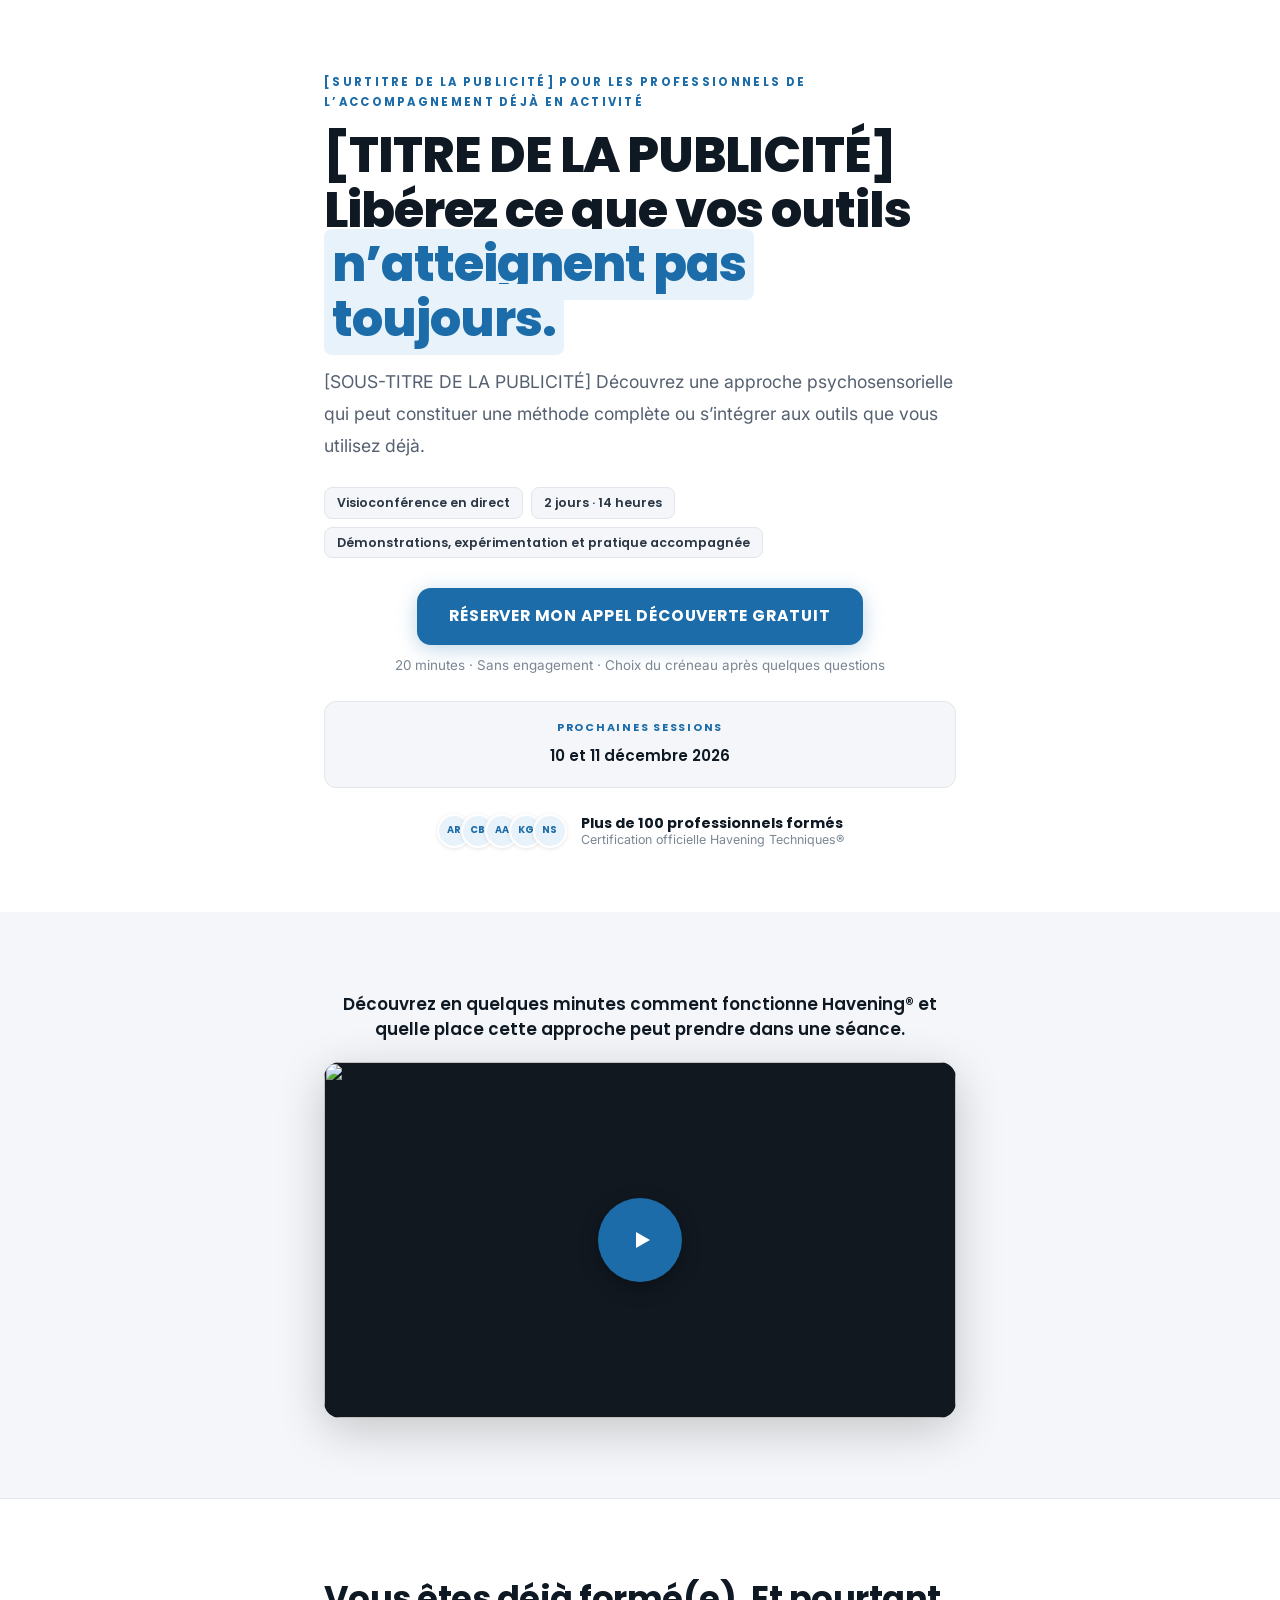
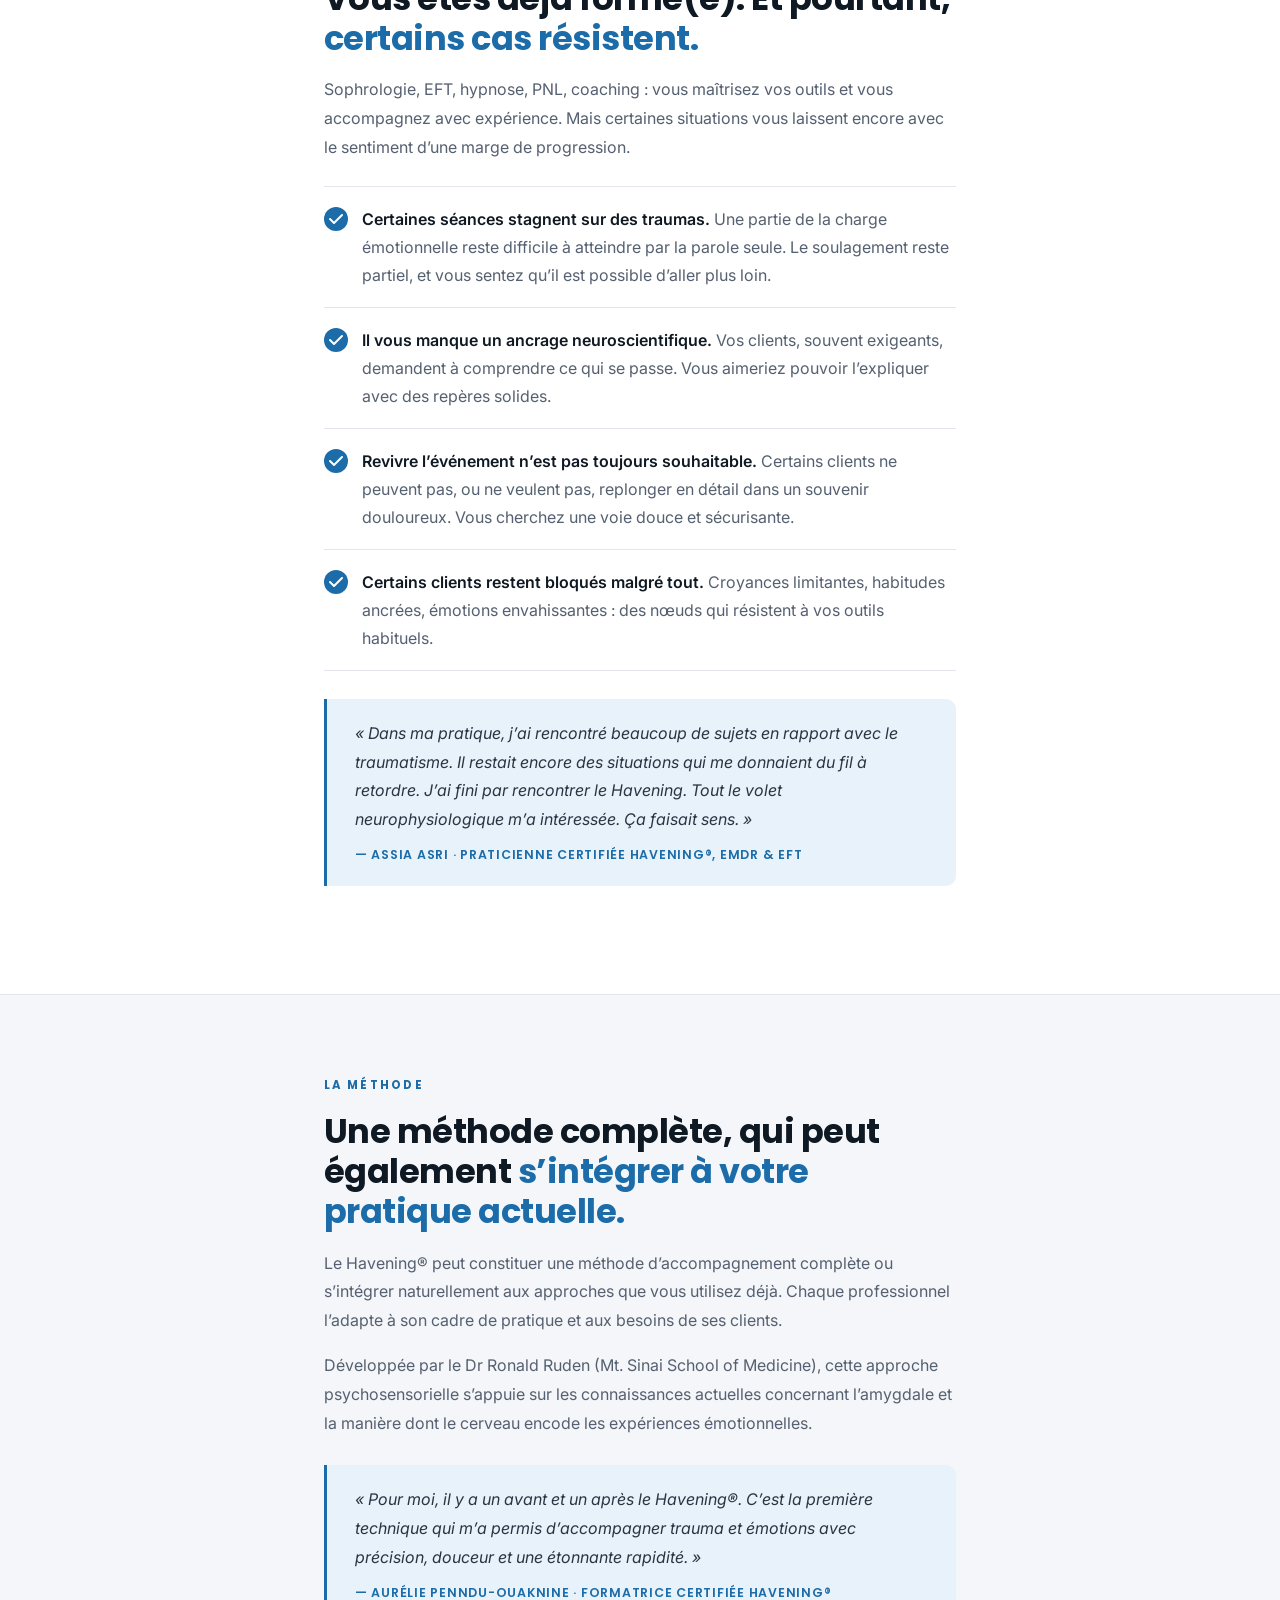
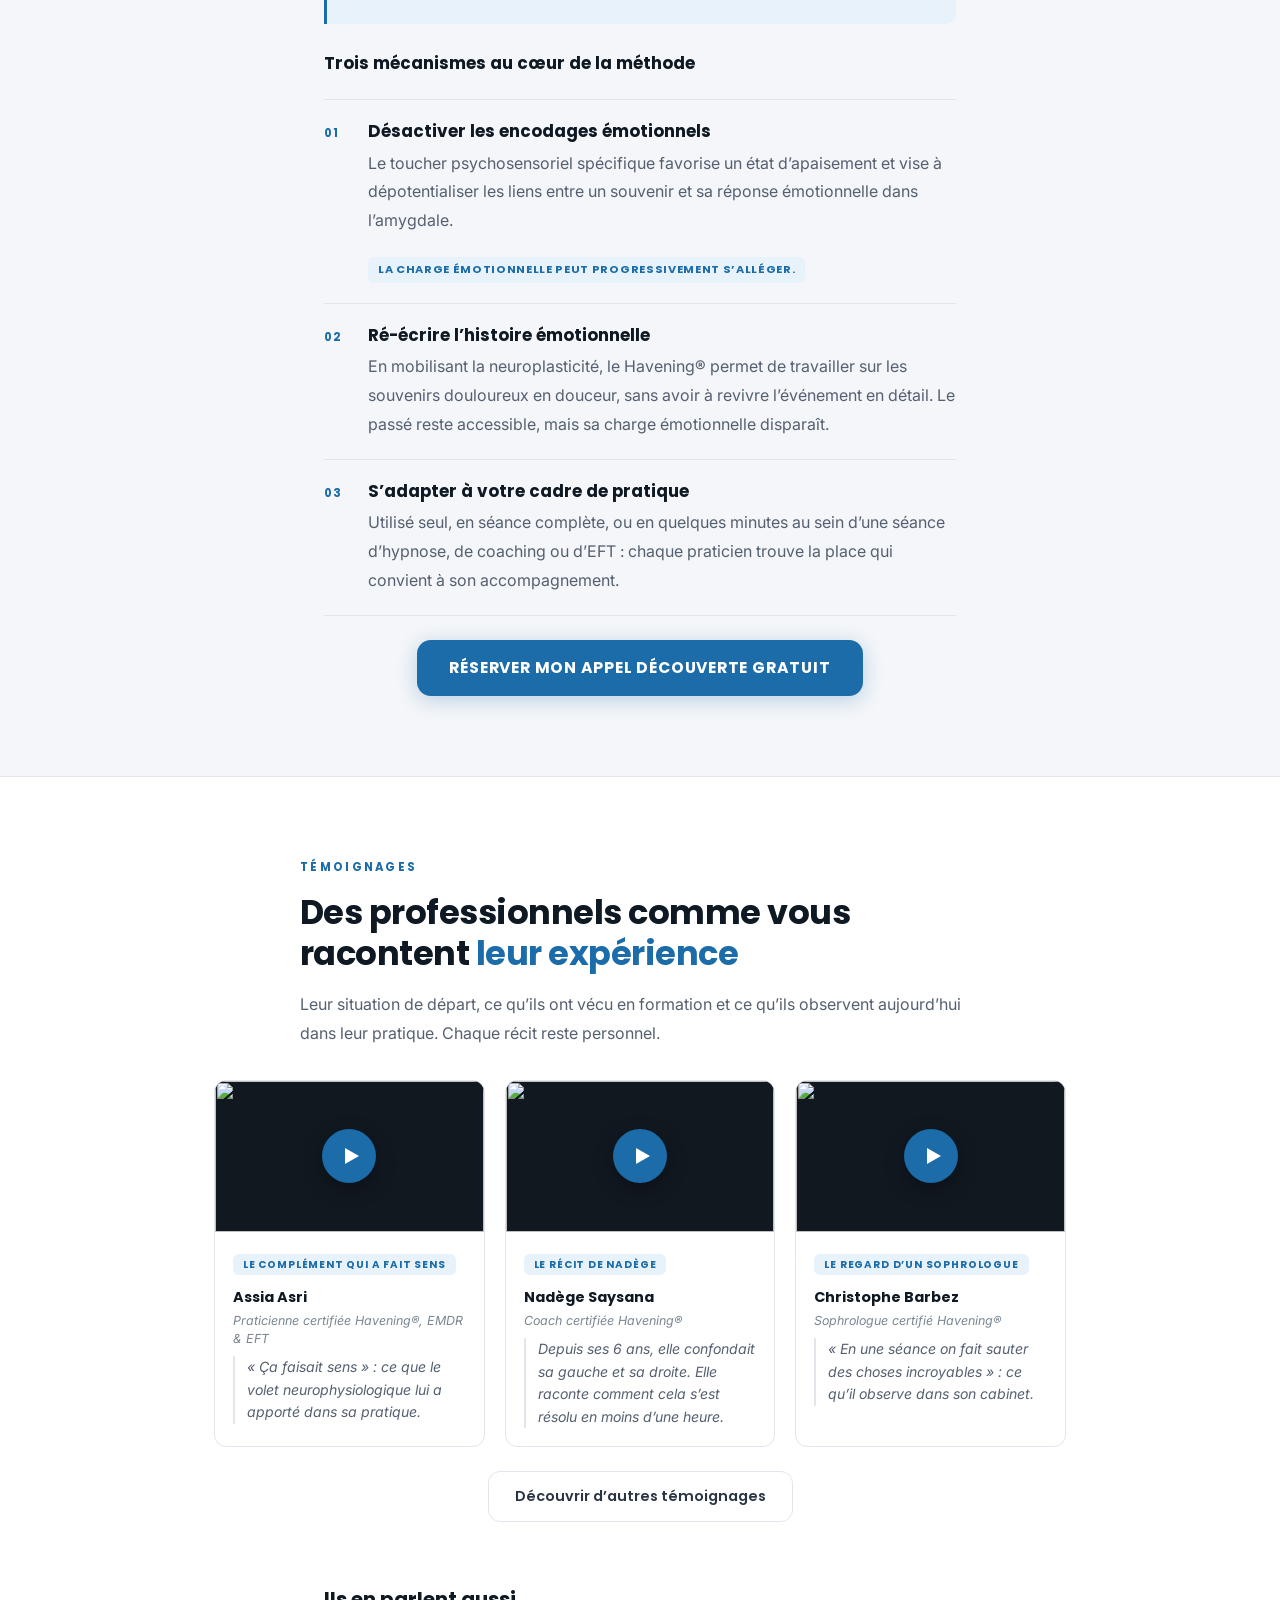
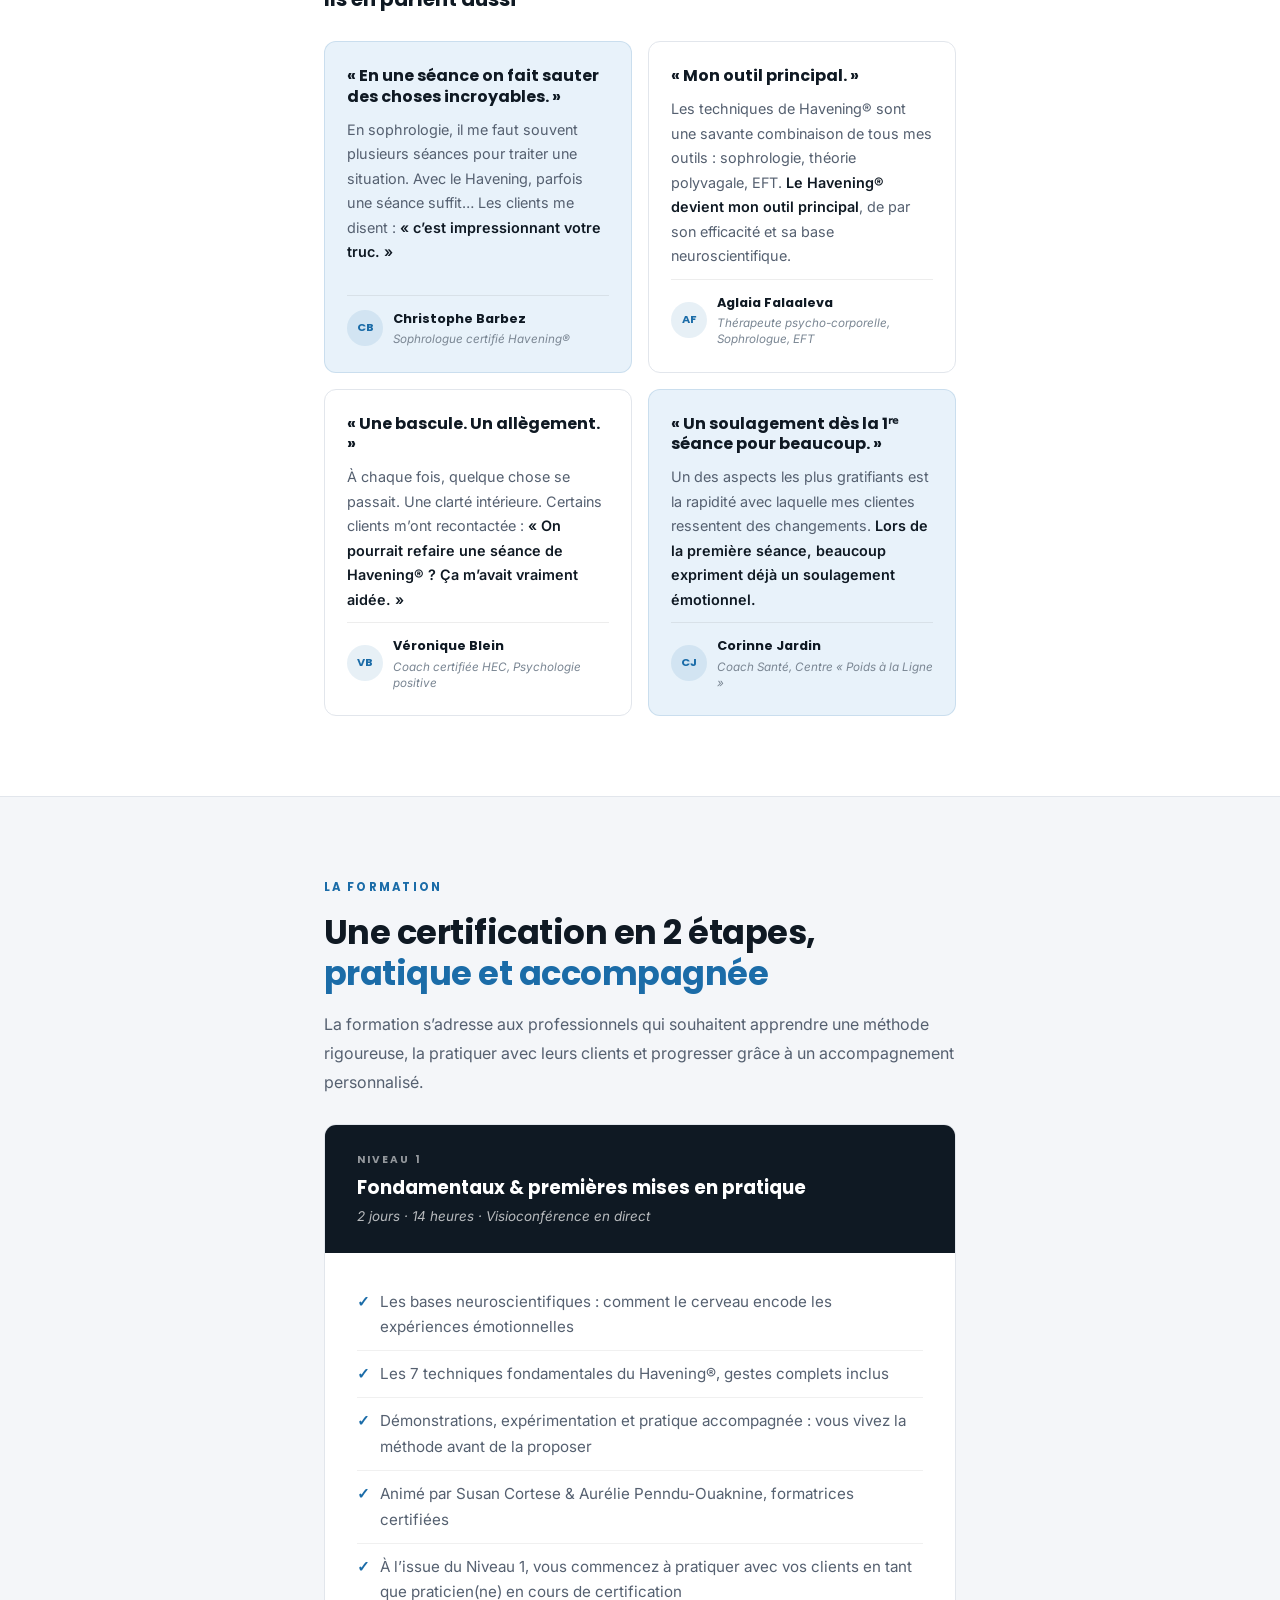
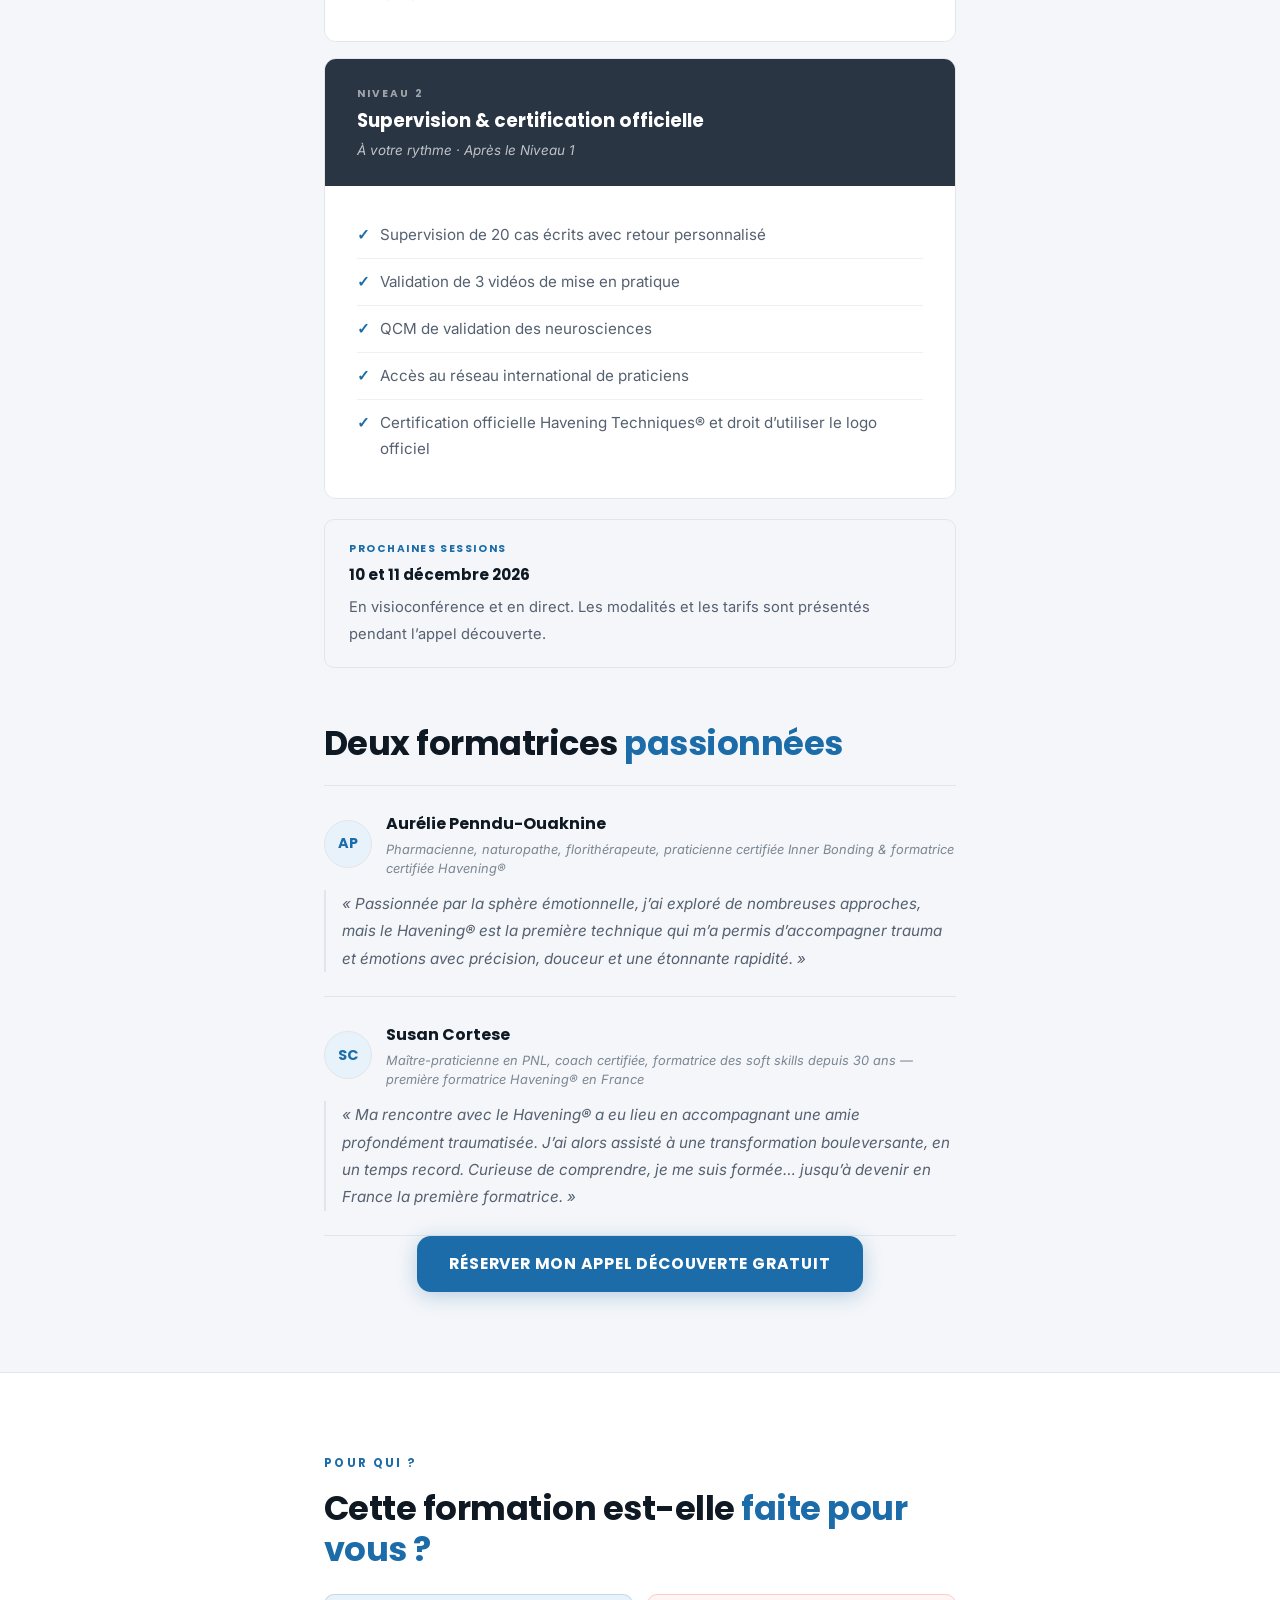
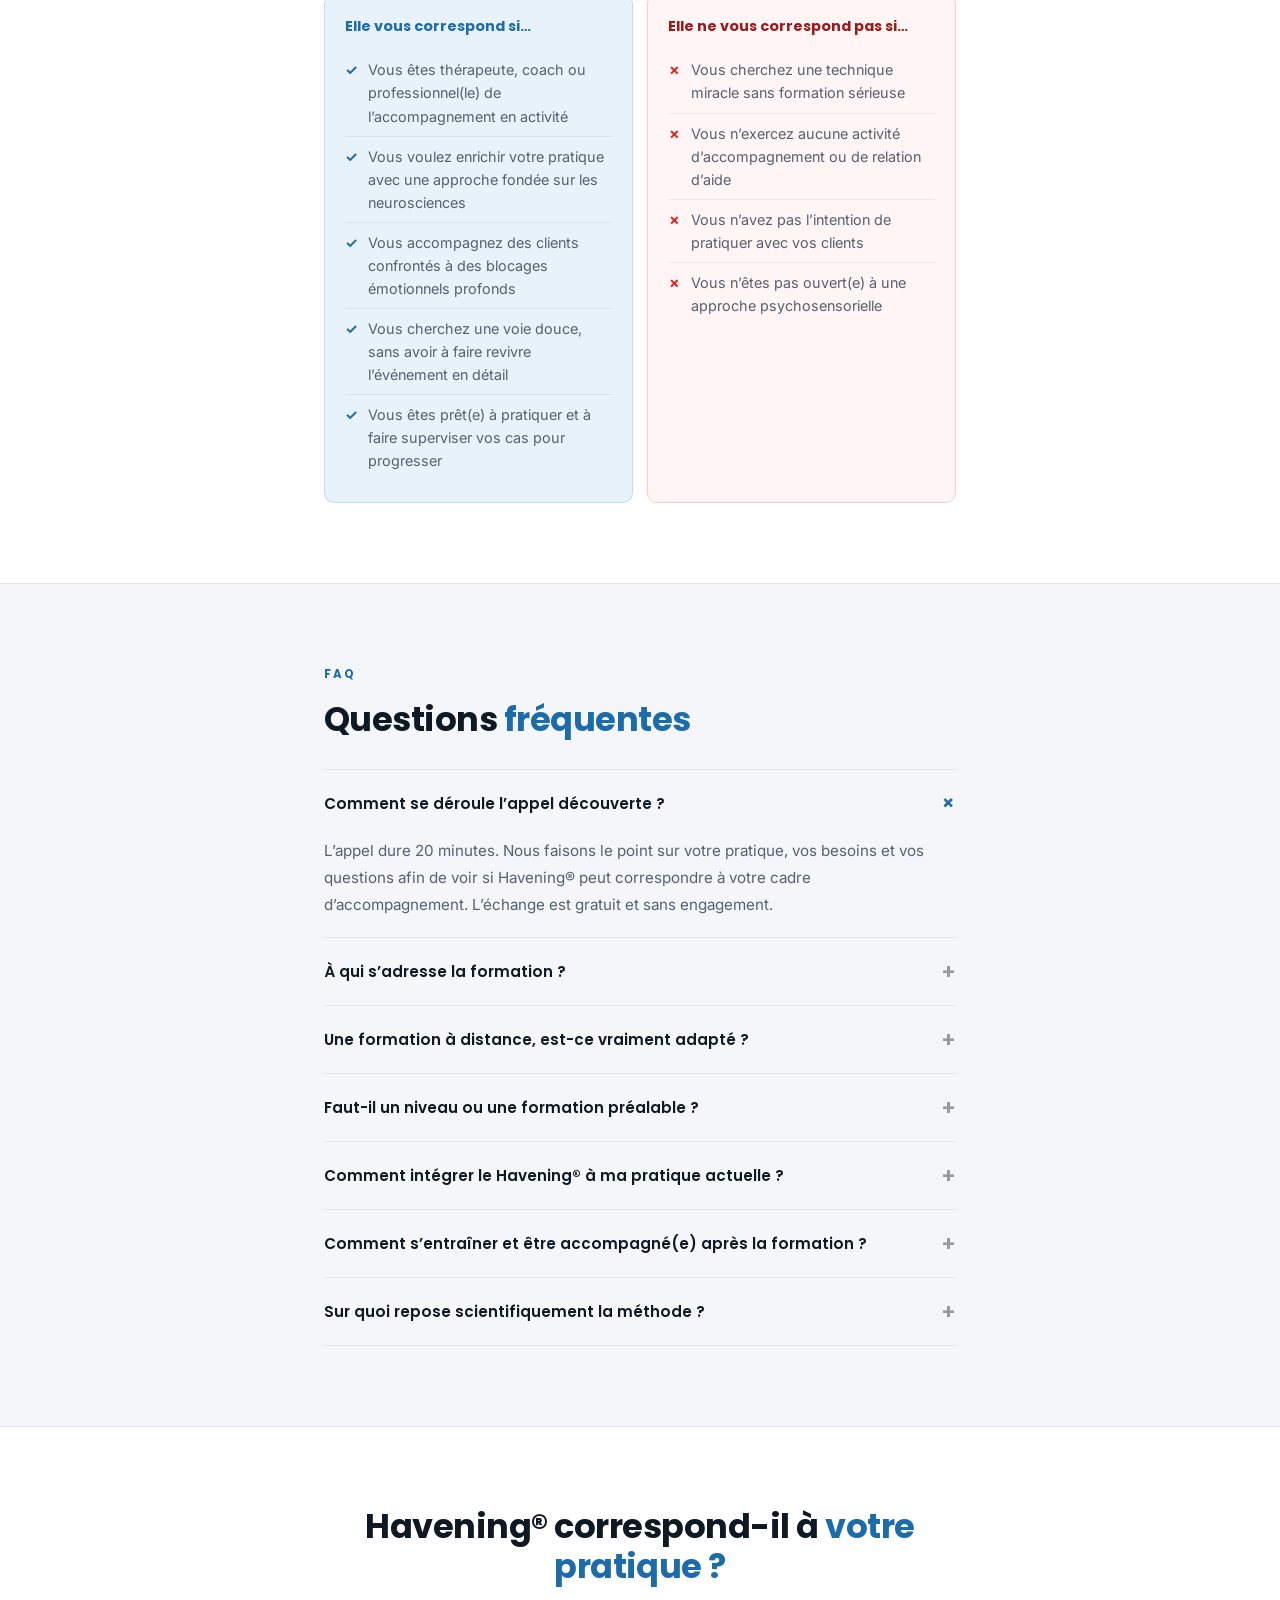
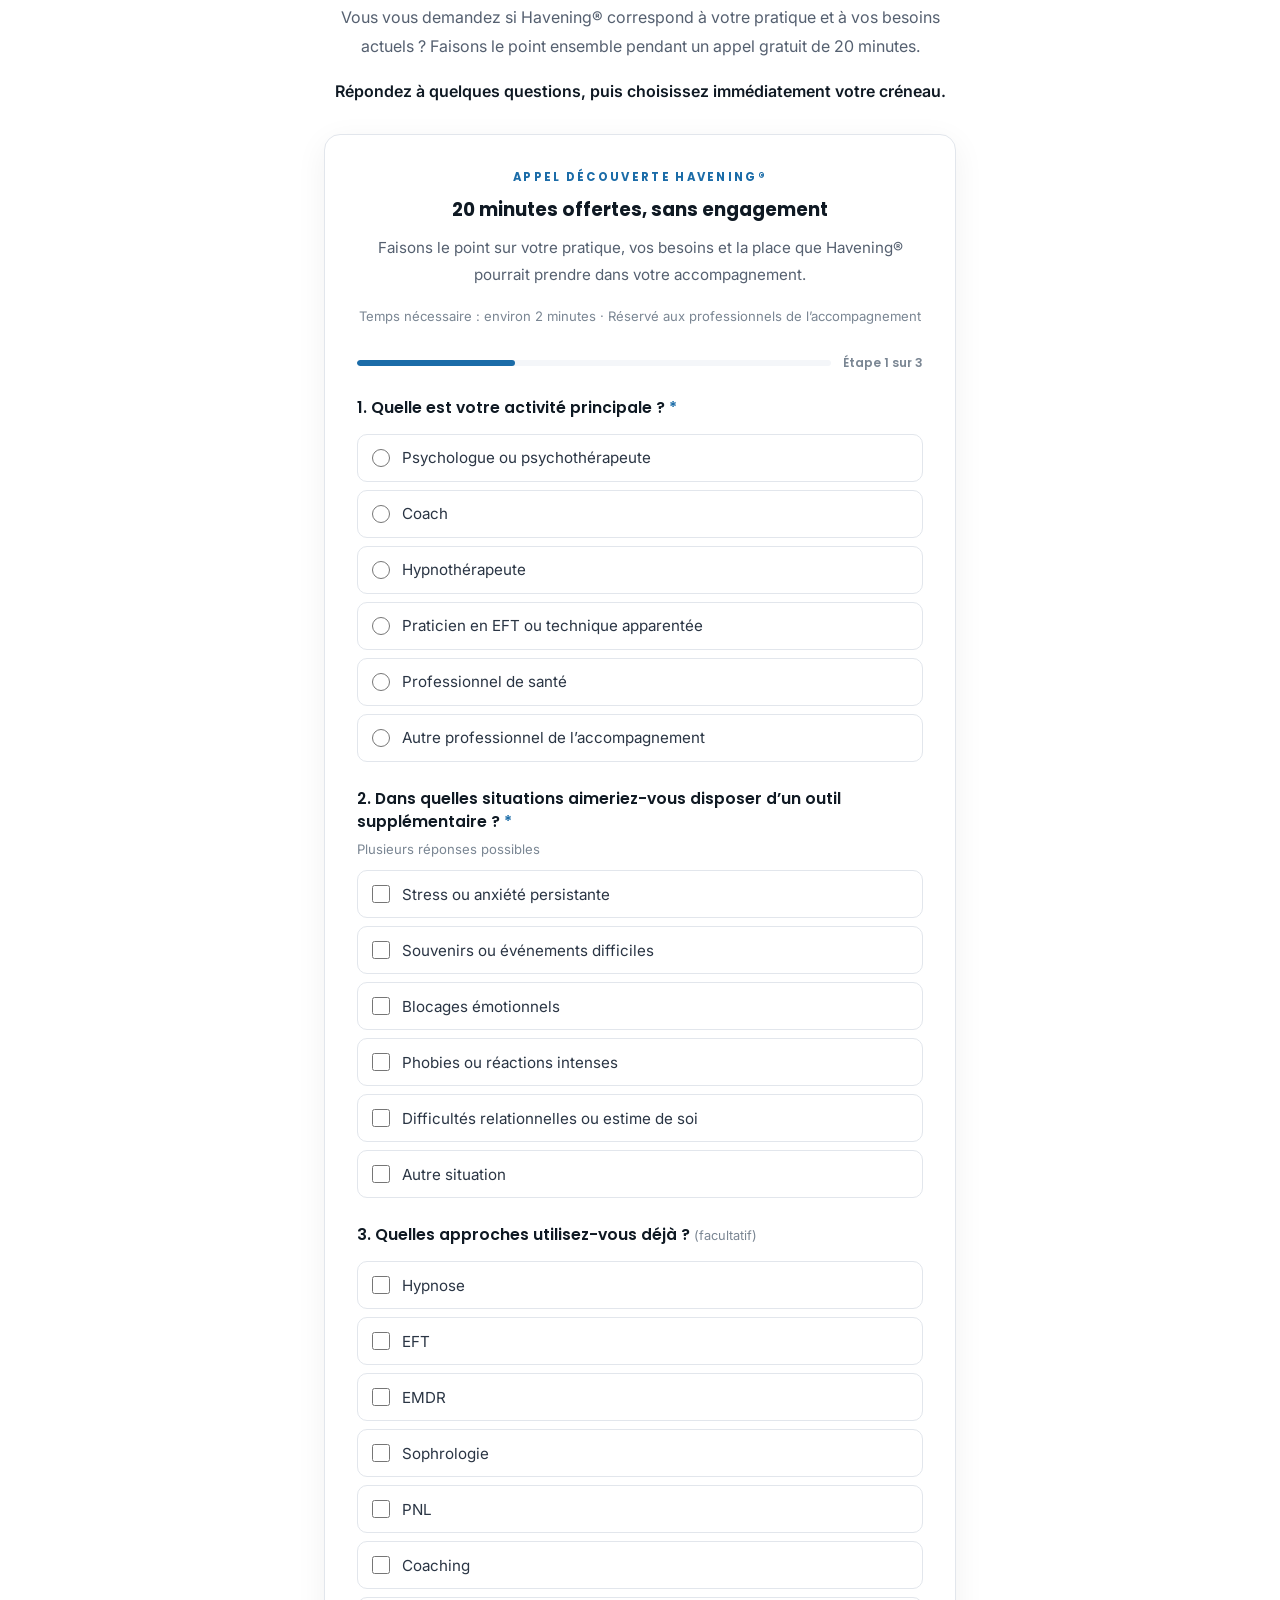
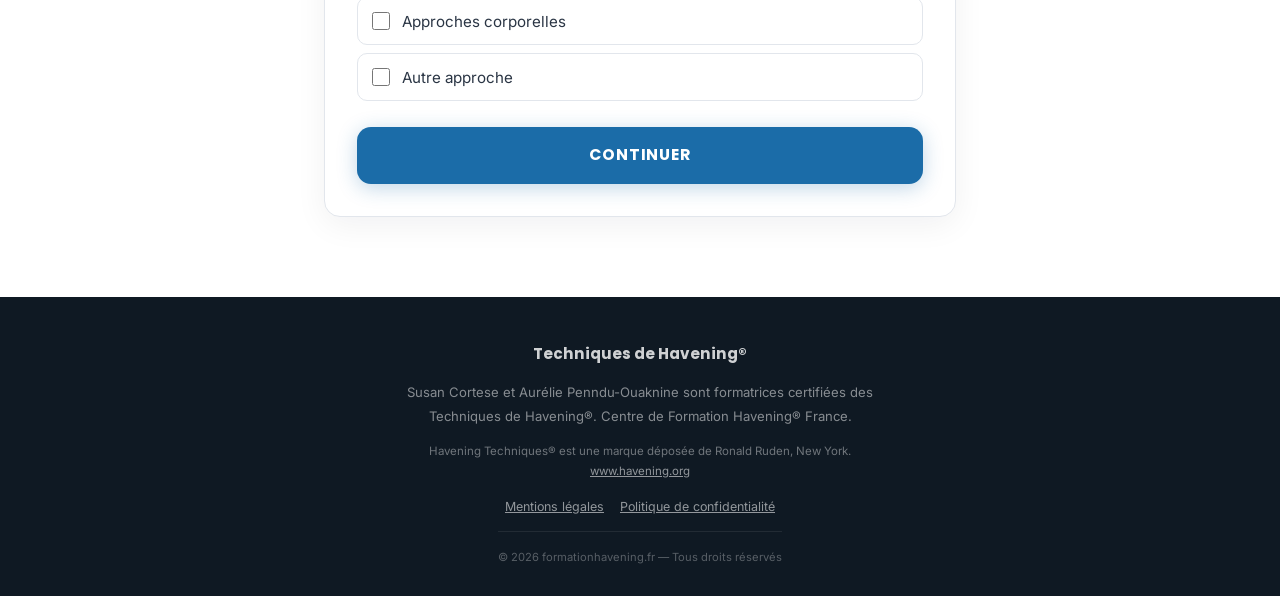
==== appel-decouverte/index.html @ 66b2cfa2 "Nouvelle page appel découverte (spec Emmanuel) Nouvelle page appel découverte (spec Emmanuel)" ====
<!DOCTYPE html>
<html lang="fr">
<head>
<meta charset="UTF-8">
<meta name="viewport" content="width=device-width, initial-scale=1.0, viewport-fit=cover">
<title>Appel découverte Havening® | Formation pour les professionnels de l’accompagnement</title>
<meta name="description" content="Formation certifiante aux Techniques de Havening®. Réservez un appel découverte gratuit de 20 minutes.">
<meta name="robots" content="noindex">
<!-- Page réservée aux publicités Meta : non indexée pour éviter le contenu dupliqué -->
<link rel="preconnect" href="https://fonts.googleapis.com">
<link rel="preconnect" href="https://fonts.gstatic.com" crossorigin>
<link href="https://fonts.googleapis.com/css2?family=Poppins:wght@400;600;700;800&family=Inter:wght@400;500;600&display=swap" rel="stylesheet">
<link rel="stylesheet" href="../assets/havening.css">
<!-- MESURE : coller ici le code Google Tag Manager et/ou Meta Pixel.
     Le script envoie déjà page_view, cta_click, form_start, form_submit,
     calendar_view, booking_confirmed dans window.dataLayer (et fbq si présent). -->
</head>
<body data-page="entree" data-source="meta" data-root="../">

<!-- ============================================================
     1 — PREMIER ÉCRAN (seul bloc qui varie entre YouTube et Meta)
============================================================ -->
<header class="section hero">
  <div class="col">
    <!-- ⚠️ PAGE META — PREMIER ÉCRAN À ALIGNER MOT POUR MOT SUR LA PUBLICITÉ
         Remplacer le surtitre, le titre (H1) et le sous-titre ci-dessous par
         la promesse exacte de l'annonce Meta. Le reste de la page est commun. -->
    <span class="eyebrow rv">[SURTITRE DE LA PUBLICITÉ] Pour les professionnels de l’accompagnement déjà en activité</span>
    <h1 class="rv">[TITRE DE LA PUBLICITÉ] Libérez ce que vos outils <span class="hl">n’atteignent pas toujours.</span></h1>
    <p class="lead rv">[SOUS-TITRE DE LA PUBLICITÉ] Découvrez une approche psychosensorielle qui peut constituer une méthode complète ou s’intégrer aux outils que vous utilisez déjà.</p>

    <div class="practical rv" aria-label="Format de la formation">
      <span>Visioconférence en direct</span><span>2 jours · 14 heures</span><span>Démonstrations, expérimentation et pratique accompagnée</span>
    </div>

    <div class="cta-wrap rv">
      <a href="#questionnaire" class="btn-cta" data-cta="hero" id="hero-cta">Réserver mon appel découverte gratuit</a>
      <span class="cta-micro">20 minutes · Sans engagement · Choix du créneau après quelques questions</span>
    </div>

    <div class="sessions-box rv" data-sessions-wrap>
      <span class="lbl">Prochaines sessions</span>
      <span class="dates" data-sessions>5 et 6 novembre 2026 · 10 et 11 décembre 2026</span>
    </div>

    <!-- Chiffre à confirmer avant mise en ligne -->
    <div class="proof-band rv">
      <div class="proof-avatars" aria-hidden="true">
        <div class="proof-av">AR</div><div class="proof-av">CB</div><div class="proof-av">AA</div><div class="proof-av">KG</div><div class="proof-av">NS</div>
      </div>
      <div class="proof-main">Plus de 100 professionnels formés<span class="proof-sub">Certification officielle Havening Techniques®</span></div>
    </div>
  </div>
</header>

<main>
<!-- ============================================================
     2 — VIDÉO DE PRÉSENTATION
============================================================ -->
<section class="section bg-alt" aria-labelledby="video-title">
  <div class="col">
    <p class="video-title rv" id="video-title">Découvrez en quelques minutes comment fonctionne Havening® et quelle place cette approche peut prendre dans une séance.</p>
    <div class="yt vsl rv" data-id="TIKTUB5kE24" data-title="Présentation Havening® — Susan Cortese et Aurélie Penndu-Ouaknine"></div>
  </div>
</section>

<hr class="sep">

<!-- ============================================================
     3 — SITUATIONS RENCONTRÉES
============================================================ -->
<section class="section">
  <div class="col">
    <h2 class="rv">Vous êtes déjà formé(e). Et pourtant, <span class="hl">certains cas résistent.</span></h2>
    <p class="rv">Sophrologie, EFT, hypnose, PNL, coaching : vous maîtrisez vos outils et vous accompagnez avec expérience. Mais certaines situations vous laissent encore avec le sentiment d’une marge de progression.</p>
    <ul class="check-list">
      <li class="rv"><svg class="chk" viewBox="0 0 24 24" fill="none" aria-hidden="true"><circle cx="12" cy="12" r="12" fill="#1B6CA8"/><polyline points="6,12 10,16 18,8" stroke="white" stroke-width="2" stroke-linecap="round" stroke-linejoin="round"/></svg><div><strong>Certaines séances stagnent sur des traumas.</strong> Une partie de la charge émotionnelle reste difficile à atteindre par la parole seule. Le soulagement reste partiel, et vous sentez qu’il est possible d’aller plus loin.</div></li>
      <li class="rv"><svg class="chk" viewBox="0 0 24 24" fill="none" aria-hidden="true"><circle cx="12" cy="12" r="12" fill="#1B6CA8"/><polyline points="6,12 10,16 18,8" stroke="white" stroke-width="2" stroke-linecap="round" stroke-linejoin="round"/></svg><div><strong>Il vous manque un ancrage neuroscientifique.</strong> Vos clients, souvent exigeants, demandent à comprendre ce qui se passe. Vous aimeriez pouvoir l’expliquer avec des repères solides.</div></li>
      <li class="rv"><svg class="chk" viewBox="0 0 24 24" fill="none" aria-hidden="true"><circle cx="12" cy="12" r="12" fill="#1B6CA8"/><polyline points="6,12 10,16 18,8" stroke="white" stroke-width="2" stroke-linecap="round" stroke-linejoin="round"/></svg><div><strong>Revivre l’événement n’est pas toujours souhaitable.</strong> Certains clients ne peuvent pas, ou ne veulent pas, replonger en détail dans un souvenir douloureux. Vous cherchez une voie douce et sécurisante.</div></li>
      <li class="rv"><svg class="chk" viewBox="0 0 24 24" fill="none" aria-hidden="true"><circle cx="12" cy="12" r="12" fill="#1B6CA8"/><polyline points="6,12 10,16 18,8" stroke="white" stroke-width="2" stroke-linecap="round" stroke-linejoin="round"/></svg><div><strong>Certains clients restent bloqués malgré tout.</strong> Croyances limitantes, habitudes ancrées, émotions envahissantes : des nœuds qui résistent à vos outils habituels.</div></li>
    </ul>
    <blockquote class="bq rv">
      « Dans ma pratique, j’ai rencontré beaucoup de sujets en rapport avec le traumatisme. Il restait encore des situations qui me donnaient du fil à retordre. J’ai fini par rencontrer le Havening. Tout le volet neurophysiologique m’a intéressée. Ça faisait sens. »
      <cite>— Assia Asri · Praticienne certifiée Havening®, EMDR &amp; EFT</cite>
    </blockquote>
  </div>
</section>

<hr class="sep">

<!-- ============================================================
     4 — POSITIONNEMENT DE HAVENING®
============================================================ -->
<section class="section bg-alt" id="methode">
  <div class="col">
    <span class="eyebrow rv">La méthode</span>
    <h2 class="rv">Une méthode complète, qui peut également <span class="hl">s’intégrer à votre pratique actuelle.</span></h2>
    <p class="rv">Le Havening® peut constituer une méthode d’accompagnement complète ou s’intégrer naturellement aux approches que vous utilisez déjà. Chaque professionnel l’adapte à son cadre de pratique et aux besoins de ses clients.</p>
    <p class="rv">Développée par le Dr Ronald Ruden (Mt. Sinai School of Medicine), cette approche psychosensorielle s’appuie sur les connaissances actuelles concernant l’amygdale et la manière dont le cerveau encode les expériences émotionnelles.</p>
    <blockquote class="bq rv">
      « Pour moi, il y a un avant et un après le Havening®. C’est la première technique qui m’a permis d’accompagner trauma et émotions avec précision, douceur et une étonnante rapidité. »
      <cite>— Aurélie Penndu-Ouaknine · Formatrice certifiée Havening®</cite>
    </blockquote>
    <h3 class="rv" style="margin-top:8px;">Trois mécanismes au cœur de la méthode</h3>
    <div class="mecas">
      <div class="meca rv">
        <span class="meca-num">01</span>
        <div>
          <h3>Désactiver les encodages émotionnels</h3>
          <p>Le toucher psychosensoriel spécifique favorise un état d’apaisement et vise à dépotentialiser les liens entre un souvenir et sa réponse émotionnelle dans l’amygdale.</p>
          <span class="meca-tag">La charge émotionnelle peut progressivement s’alléger.</span>
        </div>
      </div>
      <div class="meca rv">
        <span class="meca-num">02</span>
        <div>
          <h3>Ré-écrire l’histoire émotionnelle</h3>
          <p>En mobilisant la neuroplasticité, le Havening® permet de travailler sur les souvenirs douloureux en douceur, sans avoir à revivre l’événement en détail. Le passé reste accessible, mais sa charge émotionnelle disparaît.</p>
        </div>
      </div>
      <div class="meca rv">
        <span class="meca-num">03</span>
        <div>
          <h3>S’adapter à votre cadre de pratique</h3>
          <p>Utilisé seul, en séance complète, ou en quelques minutes au sein d’une séance d’hypnose, de coaching ou d’EFT : chaque praticien trouve la place qui convient à son accompagnement.</p>
        </div>
      </div>
    </div>
    <div class="cta-wrap rv">
      <a href="#questionnaire" class="btn-cta" data-cta="methode">Réserver mon appel découverte gratuit</a>
      
    </div>
  </div>
</section>

<hr class="sep">

<!-- ============================================================
     5 — PREUVES ET TÉMOIGNAGES
============================================================ -->
<section class="section" id="temoignages">
  <div class="col-w">
    <div class="col" style="padding:0;">
      <span class="eyebrow rv">Témoignages</span>
      <h2 class="rv">Des professionnels comme vous racontent <span class="hl">leur expérience</span></h2>
      <p class="rv">Leur situation de départ, ce qu’ils ont vécu en formation et ce qu’ils observent aujourd’hui dans leur pratique. Chaque récit reste personnel.</p>
    </div>
    <div class="vcaps-grid">
      <article class="vcap-card rv">
        <div class="yt" data-id="d1nTHNxgK-o" data-title="Témoignage de Assia Asri"></div>
        <div class="vcap-info">
          <span class="vcap-label">Le complément qui a fait sens</span>
          <div class="vcap-name">Assia Asri</div>
          <div class="vcap-role">Praticienne certifiée Havening®, EMDR &amp; EFT</div>
          <p class="vcap-excerpt">« Ça faisait sens » : ce que le volet neurophysiologique lui a apporté dans sa pratique.</p>
        </div>
      </article>
      <article class="vcap-card rv">
        <div class="yt" data-id="MORXqnJ2fpM" data-title="Témoignage de Nadège Saysana"></div>
        <div class="vcap-info">
          <span class="vcap-label">Le récit de Nadège</span>
          <div class="vcap-name">Nadège Saysana</div>
          <div class="vcap-role">Coach certifiée Havening®</div>
          <p class="vcap-excerpt">Depuis ses 6 ans, elle confondait sa gauche et sa droite. Elle raconte comment cela s’est résolu en moins d’une heure.</p>
        </div>
      </article>
      <article class="vcap-card rv">
        <div class="yt" data-id="PdjAirt2N_8" data-title="Témoignage de Christophe Barbez"></div>
        <div class="vcap-info">
          <span class="vcap-label">Le regard d’un sophrologue</span>
          <div class="vcap-name">Christophe Barbez</div>
          <div class="vcap-role">Sophrologue certifié Havening®</div>
          <p class="vcap-excerpt">« En une séance on fait sauter des choses incroyables » : ce qu’il observe dans son cabinet.</p>
        </div>
      </article>
    </div>
    <div class="vcaps-grid vcaps-more" id="more-testimonials">
      <article class="vcap-card">
        <div class="yt" data-id="2Y4aPY_aAiM" data-title="Témoignage de Anne Rigaud Walker"></div>
        <div class="vcap-info">
          <span class="vcap-label">Découverte sur scène</span>
          <div class="vcap-name">Anne Rigaud Walker</div>
          <div class="vcap-role">Thérapeute RTT &amp; hypnose certifiée Havening®</div>
          <p class="vcap-excerpt">« J’avais jamais vu ça » : la démonstration qui l’a convaincue.</p>
        </div>
      </article>
      <article class="vcap-card">
        <div class="yt" data-id="m8uNyORZWqs" data-title="Témoignage de Sébastien Roger"></div>
        <div class="vcap-info">
          <span class="vcap-label">Blocages émotionnels profonds</span>
          <div class="vcap-name">Sébastien Roger</div>
          <div class="vcap-role">Coach transition de carrière certifié Havening®</div>
          <p class="vcap-excerpt">« Son passé ne va plus dicter son avenir » : l’accompagnement d’un client bloqué.</p>
        </div>
      </article>
      <article class="vcap-card">
        <div class="yt" data-id="l86QuWbDgC4" data-title="Témoignage de Karine Giraud"></div>
        <div class="vcap-info">
          <span class="vcap-label">Une rapidité inattendue</span>
          <div class="vcap-name">Karine Giraud</div>
          <div class="vcap-role">Art-thérapeute certifiée Havening®</div>
          <p class="vcap-excerpt">« C’est allé trop vite » : une semaine après, sa cliente lui disait ne plus ressentir d’angoisse.</p>
        </div>
      </article>
      <article class="vcap-card">
        <div class="yt" data-id="O12qx7CHIMM" data-title="Témoignage de Pierre Valla"></div>
        <div class="vcap-info">
          <span class="vcap-label">Neurosciences — amygdale &amp; sécurité</span>
          <div class="vcap-name">Pierre Valla</div>
          <div class="vcap-role">Thérapeute intégratif certifié Havening®</div>
          <p class="vcap-excerpt">« C’est l’amygdale qui mène le bal » : pourquoi il cherchait cet outil depuis des années.</p>
        </div>
      </article>
      <article class="vcap-card">
        <div class="yt" data-id="A2jwwsX2fCQ" data-title="Témoignage de Assia Asri"></div>
        <div class="vcap-info">
          <span class="vcap-label">Un cadre qui protège aussi le praticien</span>
          <div class="vcap-name">Assia Asri</div>
          <div class="vcap-role">Praticienne certifiée Havening®, EMDR &amp; EFT</div>
          <p class="vcap-excerpt">Comment le Havening® l’aide à préserver sa propre énergie pendant les séances.</p>
        </div>
      </article>
    </div>
    <div class="more-wrap">
      <button type="button" class="btn-ghost" id="more-testimonials-btn" aria-expanded="false" aria-controls="more-testimonials">Découvrir d’autres témoignages</button>
    </div>
    <!-- Satisfaction : n'afficher qu'après validation de la mesure, par ex. :
         « 100 % de satisfaction parmi les répondants aux questionnaires d'évaluation (période à préciser). » -->
  </div>

  <div class="col" style="margin-top:64px;">
    <h3 class="rv" style="font-size:1.25rem;">Ils en parlent aussi</h3>
    <div class="tc-grid">
      <div class="tc-card tc-blue rv">
        <p class="tc-result">« En une séance on fait sauter des choses incroyables. »</p>
        <p class="tc-body">En sophrologie, il me faut souvent plusieurs séances pour traiter une situation. Avec le Havening, parfois une séance suffit… Les clients me disent : <strong>« c’est impressionnant votre truc. »</strong></p>
        <div class="tc-footer"><div class="tc-av" aria-hidden="true">CB</div><div><div class="tc-name">Christophe Barbez</div><div class="tc-role">Sophrologue certifié Havening®</div></div></div>
      </div>
      <div class="tc-card tc-gray rv">
        <p class="tc-result">« Mon outil principal. »</p>
        <p class="tc-body">Les techniques de Havening® sont une savante combinaison de tous mes outils : sophrologie, théorie polyvagale, EFT. <strong>Le Havening® devient mon outil principal</strong>, de par son efficacité et sa base neuroscientifique.</p>
        <div class="tc-footer"><div class="tc-av" aria-hidden="true">AF</div><div><div class="tc-name">Aglaia Falaaleva</div><div class="tc-role">Thérapeute psycho-corporelle, Sophrologue, EFT</div></div></div>
      </div>
      <div class="tc-card tc-gray rv">
        <p class="tc-result">« Une bascule. Un allègement. »</p>
        <p class="tc-body">À chaque fois, quelque chose se passait. Une clarté intérieure. Certains clients m’ont recontactée : <strong>« On pourrait refaire une séance de Havening® ? Ça m’avait vraiment aidée. »</strong></p>
        <div class="tc-footer"><div class="tc-av" aria-hidden="true">VB</div><div><div class="tc-name">Véronique Blein</div><div class="tc-role">Coach certifiée HEC, Psychologie positive</div></div></div>
      </div>
      <div class="tc-card tc-blue rv">
        <p class="tc-result">« Un soulagement dès la 1ʳᵉ séance pour beaucoup. »</p>
        <p class="tc-body">Un des aspects les plus gratifiants est la rapidité avec laquelle mes clientes ressentent des changements. <strong>Lors de la première séance, beaucoup expriment déjà un soulagement émotionnel.</strong></p>
        <div class="tc-footer"><div class="tc-av" aria-hidden="true">CJ</div><div><div class="tc-name">Corinne Jardin</div><div class="tc-role">Coach Santé, Centre « Poids à la Ligne »</div></div></div>
      </div>
    </div>
  </div>
</section>

<hr class="sep">

<!-- ============================================================
     6 — CONTENU DE LA FORMATION (+ formatrices)
============================================================ -->
<section class="section bg-alt" id="programme">
  <div class="col">
    <span class="eyebrow rv">La formation</span>
    <h2 class="rv">Une certification en 2 étapes, <span class="hl">pratique et accompagnée</span></h2>
    <p class="rv">La formation s’adresse aux professionnels qui souhaitent apprendre une méthode rigoureuse, la pratiquer avec leurs clients et progresser grâce à un accompagnement personnalisé.</p>
    <div class="prog-cards">
      <div class="prog-card rv">
        <div class="prog-head">
          <div class="prog-level">Niveau 1</div>
          <h3>Fondamentaux &amp; premières mises en pratique</h3>
          <div class="prog-dur">2 jours · 14 heures · Visioconférence en direct</div>
        </div>
        <div class="prog-body">
          <ul class="prog-feats">
            <li>Les bases neuroscientifiques : comment le cerveau encode les expériences émotionnelles</li>
            <li>Les 7 techniques fondamentales du Havening®, gestes complets inclus</li>
            <li>Démonstrations, expérimentation et pratique accompagnée : vous vivez la méthode avant de la proposer</li>
            <li>Animé par Susan Cortese &amp; Aurélie Penndu-Ouaknine, formatrices certifiées</li>
            <li>À l’issue du Niveau 1, vous commencez à pratiquer avec vos clients en tant que praticien(ne) en cours de certification</li>
          </ul>
        </div>
      </div>
      <div class="prog-card rv">
        <div class="prog-head alt">
          <div class="prog-level">Niveau 2</div>
          <h3>Supervision &amp; certification officielle</h3>
          <div class="prog-dur">À votre rythme · Après le Niveau 1</div>
        </div>
        <div class="prog-body">
          <ul class="prog-feats">
            <li>Supervision de 20 cas écrits avec retour personnalisé</li>
            <li>Validation de 3 vidéos de mise en pratique</li>
            <li>QCM de validation des neurosciences</li>
            <li>Accès au réseau international de praticiens</li>
            <li>Certification officielle Havening Techniques® et droit d’utiliser le logo officiel</li>
          </ul>
        </div>
      </div>
    </div>
    <div class="note-box rv" data-sessions-wrap>
      <div class="lbl">Prochaines sessions</div>
      <h4 data-sessions>5 et 6 novembre 2026 · 10 et 11 décembre 2026</h4>
      <p>En visioconférence et en direct. Les modalités et les tarifs sont présentés pendant l’appel découverte.</p>
    </div>

    <h2 class="rv sub-title">Deux formatrices <span class="hl">passionnées</span></h2>
    <div class="fmt-cards">
      <div class="fmt-card rv">
        <div class="fmt-header">
          <div class="fmt-av" aria-hidden="true">AP</div>
          <div>
            <div class="fmt-name">Aurélie Penndu-Ouaknine</div>
            <div class="fmt-role">Pharmacienne, naturopathe, florithérapeute, praticienne certifiée Inner Bonding &amp; formatrice certifiée Havening®</div>
          </div>
        </div>
        <p class="fmt-quote">« Passionnée par la sphère émotionnelle, j’ai exploré de nombreuses approches, mais le Havening® est la première technique qui m’a permis d’accompagner trauma et émotions avec précision, douceur et une étonnante rapidité. »</p>
      </div>
      <div class="fmt-card rv">
        <div class="fmt-header">
          <div class="fmt-av" aria-hidden="true">SC</div>
          <div>
            <div class="fmt-name">Susan Cortese</div>
            <div class="fmt-role">Maître-praticienne en PNL, coach certifiée, formatrice des soft skills depuis 30 ans — première formatrice Havening® en France</div>
          </div>
        </div>
        <p class="fmt-quote">« Ma rencontre avec le Havening® a eu lieu en accompagnant une amie profondément traumatisée. J’ai alors assisté à une transformation bouleversante, en un temps record. Curieuse de comprendre, je me suis formée… jusqu’à devenir en France la première formatrice. »</p>
      </div>
    </div>
    <div class="cta-wrap rv">
      <a href="#questionnaire" class="btn-cta" data-cta="programme">Réserver mon appel découverte gratuit</a>
      
    </div>
  </div>
</section>

<hr class="sep">

<!-- ============================================================
     7 — POUR QUI / POUR QUI NON
============================================================ -->
<section class="section">
  <div class="col">
    <span class="eyebrow rv">Pour qui ?</span>
    <h2 class="rv">Cette formation est-elle <span class="hl">faite pour vous ?</span></h2>
    <div class="qual-cols">
      <div class="qc qoui rv">
        <h3>Elle vous correspond si…</h3>
        <ul class="qlist">
          <li><span class="co" aria-hidden="true">✓</span>Vous êtes thérapeute, coach ou professionnel(le) de l’accompagnement en activité</li>
          <li><span class="co" aria-hidden="true">✓</span>Vous voulez enrichir votre pratique avec une approche fondée sur les neurosciences</li>
          <li><span class="co" aria-hidden="true">✓</span>Vous accompagnez des clients confrontés à des blocages émotionnels profonds</li>
          <li><span class="co" aria-hidden="true">✓</span>Vous cherchez une voie douce, sans avoir à faire revivre l’événement en détail</li>
          <li><span class="co" aria-hidden="true">✓</span>Vous êtes prêt(e) à pratiquer et à faire superviser vos cas pour progresser</li>
        </ul>
      </div>
      <div class="qc qnon rv">
        <h3>Elle ne vous correspond pas si…</h3>
        <ul class="qlist">
          <li><span class="cn" aria-hidden="true">✗</span>Vous cherchez une technique miracle sans formation sérieuse</li>
          <li><span class="cn" aria-hidden="true">✗</span>Vous n’exercez aucune activité d’accompagnement ou de relation d’aide</li>
          <li><span class="cn" aria-hidden="true">✗</span>Vous n’avez pas l’intention de pratiquer avec vos clients</li>
          <li><span class="cn" aria-hidden="true">✗</span>Vous n’êtes pas ouvert(e) à une approche psychosensorielle</li>
        </ul>
      </div>
    </div>
  </div>
</section>

<hr class="sep">

<!-- ============================================================
     8 — QUESTIONS FRÉQUENTES (1re ouverte par défaut)
============================================================ -->
<section class="section bg-alt" id="faq">
  <div class="col">
    <span class="eyebrow rv">FAQ</span>
    <h2 class="rv">Questions <span class="hl">fréquentes</span></h2>
    <div class="faq-list">
      <div class="faq-item">
        <h3><button class="faq-btn" type="button" aria-expanded="true" aria-controls="faq-0" id="faq-q-0">Comment se déroule l’appel découverte ?<span class="faq-ico" aria-hidden="true">+</span></button></h3>
        <div class="faq-ans" id="faq-0" role="region" aria-labelledby="faq-q-0">L’appel dure 20 minutes. Nous faisons le point sur votre pratique, vos besoins et vos questions afin de voir si Havening® peut correspondre à votre cadre d’accompagnement. L’échange est gratuit et sans engagement.</div>
      </div>
      <div class="faq-item">
        <h3><button class="faq-btn" type="button" aria-expanded="false" aria-controls="faq-1" id="faq-q-1">À qui s’adresse la formation ?<span class="faq-ico" aria-hidden="true">+</span></button></h3>
        <div class="faq-ans" id="faq-1" role="region" aria-labelledby="faq-q-1" hidden>Aux professionnels de l’accompagnement déjà en activité : psychologues, psychothérapeutes, coachs, hypnothérapeutes, praticiens EFT, sophrologues, naturopathes, professionnels de santé et toute personne exerçant dans la relation d’aide.</div>
      </div>
      <div class="faq-item">
        <h3><button class="faq-btn" type="button" aria-expanded="false" aria-controls="faq-2" id="faq-q-2">Une formation à distance, est-ce vraiment adapté ?<span class="faq-ico" aria-hidden="true">+</span></button></h3>
        <div class="faq-ans" id="faq-2" role="region" aria-labelledby="faq-q-2" hidden>Oui. La formation se déroule en visioconférence et en direct, sur 2 jours (14 heures). Elle alterne démonstrations, expérimentation et pratique accompagnée en petits groupes. Le Havening® ne nécessite aucun matériel particulier.</div>
      </div>
      <div class="faq-item">
        <h3><button class="faq-btn" type="button" aria-expanded="false" aria-controls="faq-3" id="faq-q-3">Faut-il un niveau ou une formation préalable ?<span class="faq-ico" aria-hidden="true">+</span></button></h3>
        <div class="faq-ans" id="faq-3" role="region" aria-labelledby="faq-q-3" hidden>La formation s’adresse aux professionnels qui accompagnent déjà des personnes. Aucune connaissance préalable en neurosciences n’est nécessaire : les bases sont expliquées pendant la formation.</div>
      </div>
      <div class="faq-item">
        <h3><button class="faq-btn" type="button" aria-expanded="false" aria-controls="faq-4" id="faq-q-4">Comment intégrer le Havening® à ma pratique actuelle ?<span class="faq-ico" aria-hidden="true">+</span></button></h3>
        <div class="faq-ans" id="faq-4" role="region" aria-labelledby="faq-q-4" hidden>Le Havening® peut être utilisé comme méthode à part entière ou combiné aux approches que vous utilisez déjà : hypnose, EFT, coaching, sophrologie, thérapies corporelles… Chaque professionnel l’adapte à son cadre et aux besoins de ses clients.</div>
      </div>
      <div class="faq-item">
        <h3><button class="faq-btn" type="button" aria-expanded="false" aria-controls="faq-5" id="faq-q-5">Comment s’entraîner et être accompagné(e) après la formation ?<span class="faq-ico" aria-hidden="true">+</span></button></h3>
        <div class="faq-ans" id="faq-5" role="region" aria-labelledby="faq-q-5" hidden>Après le Niveau 1, vous commencez à pratiquer avec vos clients en tant que praticien(ne) en cours de certification. La certification officielle demande 20 cas écrits supervisés, 3 vidéos de mise en pratique et un QCM sur les neurosciences. Vous progressez ainsi avec un retour personnalisé sur votre pratique.</div>
      </div>
      <div class="faq-item">
        <h3><button class="faq-btn" type="button" aria-expanded="false" aria-controls="faq-6" id="faq-q-6">Sur quoi repose scientifiquement la méthode ?<span class="faq-ico" aria-hidden="true">+</span></button></h3>
        <div class="faq-ans" id="faq-6" role="region" aria-labelledby="faq-q-6" hidden>Le Havening® a été développé par le Dr Ronald Ruden (Mt. Sinai School of Medicine) à partir de travaux sur l’amygdale et l’encodage des expériences émotionnelles. Les recherches se poursuivent ; nous présentons pendant la formation ce qui est établi et ce qui reste à confirmer.</div>
      </div>
    </div>
  </div>
</section>

<hr class="sep">

<!-- ============================================================
     9 — APPEL À L'ACTION FINAL + QUESTIONNAIRE COMMUN
     (ancre unique de tous les boutons : #questionnaire)
============================================================ -->
<section class="section" id="questionnaire" aria-labelledby="form-title">
  <div class="col">
    <div class="form-intro rv">
      <h2>Havening® correspond-il à <span class="hl">votre pratique ?</span></h2>
      <p>Vous vous demandez si Havening® correspond à votre pratique et à vos besoins actuels ? Faisons le point ensemble pendant un appel gratuit de 20 minutes.</p>
      <p><strong>Répondez à quelques questions, puis choisissez immédiatement votre créneau.</strong></p>
    </div>

    <div class="form-card">
      <div class="form-head">
        <span class="eyebrow">Appel découverte Havening®</span>
        <p class="offer" id="form-title">20 minutes offertes, sans engagement</p>
        <p>Faisons le point sur votre pratique, vos besoins et la place que Havening® pourrait prendre dans votre accompagnement.</p>
        <p class="meta">Temps nécessaire : environ 2 minutes · Réservé aux professionnels de l’accompagnement</p>
      </div>

      <div class="progress" aria-hidden="true">
        <div class="progress-bar"><span id="progress-fill" style="width:33%"></span></div>
        <span class="progress-txt" id="progress-txt">Étape 1 sur 3</span>
      </div>

      <form id="hv-form" novalidate>
        <!-- ÉTAPE 1 — VOTRE PRATIQUE -->
        <div class="step" data-step="1">
          <fieldset class="q" data-validate="radio">
            <legend>1. Quelle est votre activité principale ? <span class="req" aria-hidden="true">*</span></legend>
            <div class="choices">
              <label class="choice"><input type="radio" name="activite" value="Psychologue ou psychothérapeute"> Psychologue ou psychothérapeute</label>
              <label class="choice"><input type="radio" name="activite" value="Coach"> Coach</label>
              <label class="choice"><input type="radio" name="activite" value="Hypnothérapeute"> Hypnothérapeute</label>
              <label class="choice"><input type="radio" name="activite" value="Praticien en EFT ou technique apparentée"> Praticien en EFT ou technique apparentée</label>
              <label class="choice"><input type="radio" name="activite" value="Professionnel de santé"> Professionnel de santé</label>
              <label class="choice"><input type="radio" name="activite" value="Autre professionnel de l’accompagnement"> Autre professionnel de l’accompagnement</label>
            </div>
            <span class="err" role="alert"></span>
          </fieldset>

          <fieldset class="q" data-validate="checkbox">
            <legend>2. Dans quelles situations aimeriez-vous disposer d’un outil supplémentaire ? <span class="req" aria-hidden="true">*</span></legend>
            <span class="hint">Plusieurs réponses possibles</span>
            <div class="choices">
              <label class="choice"><input type="checkbox" name="situations" value="Stress ou anxiété persistante"> Stress ou anxiété persistante</label>
              <label class="choice"><input type="checkbox" name="situations" value="Souvenirs ou événements difficiles"> Souvenirs ou événements difficiles</label>
              <label class="choice"><input type="checkbox" name="situations" value="Blocages émotionnels"> Blocages émotionnels</label>
              <label class="choice"><input type="checkbox" name="situations" value="Phobies ou réactions intenses"> Phobies ou réactions intenses</label>
              <label class="choice"><input type="checkbox" name="situations" value="Difficultés relationnelles ou estime de soi"> Difficultés relationnelles ou estime de soi</label>
              <label class="choice"><input type="checkbox" name="situations" value="Autre situation" data-other="situations-autre"> Autre situation</label>
            </div>
            <input type="text" class="other-input" id="situations-autre" name="situations_autre" placeholder="Précisez en quelques mots (facultatif)" aria-label="Autre situation" hidden>
            <span class="err" role="alert"></span>
          </fieldset>

          <fieldset class="q">
            <legend>3. Quelles approches utilisez-vous déjà ? <span class="opt">(facultatif)</span></legend>
            <div class="choices">
              <label class="choice"><input type="checkbox" name="approches" value="Hypnose"> Hypnose</label>
              <label class="choice"><input type="checkbox" name="approches" value="EFT"> EFT</label>
              <label class="choice"><input type="checkbox" name="approches" value="EMDR"> EMDR</label>
              <label class="choice"><input type="checkbox" name="approches" value="Sophrologie"> Sophrologie</label>
              <label class="choice"><input type="checkbox" name="approches" value="PNL"> PNL</label>
              <label class="choice"><input type="checkbox" name="approches" value="Coaching"> Coaching</label>
              <label class="choice"><input type="checkbox" name="approches" value="Approches corporelles"> Approches corporelles</label>
              <label class="choice"><input type="checkbox" name="approches" value="Autre approche" data-other="approches-autre"> Autre approche</label>
            </div>
            <input type="text" class="other-input" id="approches-autre" name="approches_autre" placeholder="Laquelle ?" aria-label="Autre approche" hidden>
          </fieldset>

          <div class="form-nav">
            <button type="button" class="btn-cta" data-next>Continuer</button>
          </div>
        </div>

        <!-- ÉTAPE 2 — VOTRE APPEL -->
        <div class="step" data-step="2" hidden>
          <fieldset class="q" data-validate="radio">
            <legend>4. Qu’aimeriez-vous clarifier pendant cet appel ? <span class="req" aria-hidden="true">*</span></legend>
            <div class="choices">
              <label class="choice"><input type="radio" name="objectif" value="Vérifier si Havening® correspond à ma pratique"> Vérifier si Havening® correspond à ma pratique</label>
              <label class="choice"><input type="radio" name="objectif" value="Comprendre le contenu et le déroulement de la formation"> Comprendre le contenu et le déroulement de la formation</label>
              <label class="choice"><input type="radio" name="objectif" value="Savoir comment intégrer la méthode à mes outils actuels"> Savoir comment intégrer la méthode à mes outils actuels</label>
              <label class="choice"><input type="radio" name="objectif" value="Poser des questions sur une situation professionnelle"> Poser des questions sur une situation professionnelle</label>
              <label class="choice"><input type="radio" name="objectif" value="Autre question"> Autre question</label>
            </div>
            <span class="err" role="alert"></span>
          </fieldset>

          <fieldset class="q" data-validate="radio">
            <legend>5. À quel moment envisagez-vous de vous former ? <span class="req" aria-hidden="true">*</span></legend>
            <!-- Options générées depuis assets/config.js (sessions) -->
            <div class="choices" id="horizon-choices"></div>
            <span class="err" role="alert"></span>
          </fieldset>

          <div class="form-nav">
            <button type="button" class="btn-ghost" data-prev>← Retour</button>
            <button type="button" class="btn-cta" data-next>Continuer</button>
          </div>
        </div>

        <!-- ÉTAPE 3 — VOS COORDONNÉES -->
        <div class="step" data-step="3" hidden>
          <p class="q-label">6. Vos coordonnées</p>
          <div class="fields">
            <div class="q field" data-validate="text">
              <label for="f-prenom">Prénom <span class="req" aria-hidden="true">*</span></label>
              <input id="f-prenom" name="prenom" type="text" autocomplete="given-name" required aria-describedby="e-prenom">
              <span class="err" id="e-prenom" role="alert"></span>
            </div>
            <div class="q field" data-validate="text">
              <label for="f-nom">Nom <span class="req" aria-hidden="true">*</span></label>
              <input id="f-nom" name="nom" type="text" autocomplete="family-name" required aria-describedby="e-nom">
              <span class="err" id="e-nom" role="alert"></span>
            </div>
            <div class="q field" data-validate="text">
              <label for="f-email">Adresse email <span class="req" aria-hidden="true">*</span></label>
              <input id="f-email" name="email" type="email" autocomplete="email" inputmode="email" required aria-describedby="e-email">
              <span class="err" id="e-email" role="alert"></span>
            </div>
            <div class="q field" data-validate="text">
              <label for="f-tel">Téléphone <span class="req" aria-hidden="true">*</span></label>
              <input id="f-tel" name="telephone" type="tel" autocomplete="tel" inputmode="tel" required aria-describedby="e-tel">
              <span class="err" id="e-tel" role="alert"></span>
            </div>
          </div>

          <div class="q field" style="margin-top:22px;">
            <label for="f-precision">7. Souhaitez-vous ajouter une précision avant l’appel ? <span class="opt">(facultatif)</span></label>
            <textarea id="f-precision" name="precision" rows="3"></textarea>
          </div>

          <div class="form-nav">
            <button type="button" class="btn-ghost" data-prev>← Retour</button>
            <button type="submit" class="btn-cta">Continuer et choisir mon créneau</button>
          </div>
          <p class="form-status" id="form-status" role="status" aria-live="polite"></p>

          <p class="rgpd">Vos réponses servent uniquement à préparer l’appel découverte et à vous recontacter à ce sujet. Elles sont conservées par le Centre de Formation Havening® France et ne sont jamais cédées. Vous pouvez demander leur modification ou leur suppression à tout moment. <a href="#" data-link="confidentialite">Politique de confidentialité</a></p>
        </div>
      </form>
    </div>
  </div>
</section>
</main>

<!-- === BOUTON FIXE MOBILE (masqué quand le questionnaire est visible) === -->
<div class="sticky-cta" id="sticky-cta" aria-hidden="true">
  <a href="#questionnaire" class="btn-cta" data-cta="sticky-mobile" tabindex="-1">Réserver mon appel découverte gratuit</a>
</div>

<!-- === FOOTER === -->
<footer>
  <div class="col">
    <div class="footer-inner">
      <div class="footer-logo">Techniques de Havening®</div>
      <p class="footer-desc">Susan Cortese et Aurélie Penndu-Ouaknine sont formatrices certifiées des Techniques de Havening®. Centre de Formation Havening® France.</p>
      <p class="footer-legal">Havening Techniques® est une marque déposée de Ronald Ruden, New York. <a href="https://havening.org" target="_blank" rel="noopener">www.havening.org</a></p>
      <div class="footer-links"><a href="#" data-link="mentions">Mentions légales</a><a href="#" data-link="confidentialite">Politique de confidentialité</a></div>
      <div class="footer-copy">© 2026 formationhavening.fr — Tous droits réservés</div>
    </div>
  </div>
</footer>

<script src="../assets/config.js"></script>
<script src="../assets/app.js"></script>
</body>
</html>
---- assets/havening.css ----
/* ============================================================
   TOKENS — charte actuelle (bleu institutionnel)
============================================================ */
:root {
  --ink:#0F1923; --ink2:#2A3544; --mid:#556070; --soft:#7A8693;
  --bg:#FFFFFF; --bg-alt:#F4F6F9; --border:#E2E6EC;
  --accent:#1B6CA8; --accent-bg:#E8F2FA;
  --cta:#1B6CA8; --cta-hover:#155A8E;
  --gold:#C49A3C; --error:#B42318; --error-bg:#FEF3F2;
  --poppins:'Poppins',sans-serif; --inter:'Inter',sans-serif;
}

/* === RESET === */
*,*::before,*::after{margin:0;padding:0;box-sizing:border-box}
html{scroll-behavior:smooth}
body{font-family:var(--inter);background:var(--bg);color:var(--ink2);font-size:17px;line-height:1.75;overflow-x:hidden}
body.has-sticky{padding-bottom:84px}
img{max-width:100%;display:block}
:focus-visible{outline:3px solid var(--accent);outline-offset:3px;border-radius:4px}

/* === LAYOUT === */
.col{max-width:680px;margin:0 auto;padding:0 24px}
.col-w{max-width:900px;margin:0 auto;padding:0 24px}
.section{padding:80px 0}
.bg-alt{background:var(--bg-alt)}
hr.sep{border:none;border-top:1px solid var(--border);margin:0}
.center{text-align:center}

/* === TYPOGRAPHIE === */
h1{font-family:var(--poppins);font-size:clamp(2.1rem,5vw,3.1rem);font-weight:800;line-height:1.1;color:var(--ink);letter-spacing:-0.02em;margin-bottom:20px}
h1 .hl{background:var(--accent-bg);color:var(--accent);border-radius:8px;padding:0 8px 2px;-webkit-box-decoration-break:clone;box-decoration-break:clone}
h2{font-family:var(--poppins);font-size:clamp(1.5rem,3.5vw,2.1rem);font-weight:700;line-height:1.2;color:var(--ink);letter-spacing:-0.015em;margin-bottom:16px}
h2 .hl{color:var(--accent)}
h3{font-family:var(--poppins);font-size:1.05rem;font-weight:700;color:var(--ink);margin-bottom:6px;line-height:1.35}
p{font-size:1rem;color:var(--mid);line-height:1.8;margin-bottom:16px}
p:last-child{margin-bottom:0}
p strong,li strong{font-weight:600;color:var(--ink)}
.lead{font-size:1.1rem;color:var(--mid);line-height:1.8;margin-bottom:0}

/* === EYEBROW === */
.eyebrow{display:block;font-family:var(--poppins);font-size:.72rem;font-weight:700;letter-spacing:.2em;text-transform:uppercase;color:var(--accent);margin-bottom:16px}

/* === BOUTON CTA (libellé unique) === */
.btn-cta{display:inline-flex;align-items:center;justify-content:center;text-align:center;background:var(--cta);color:#fff;text-decoration:none;border-radius:14px;padding:18px 32px;border:none;cursor:pointer;box-shadow:0 4px 20px rgba(27,108,168,.28);transition:background .2s,transform .15s,box-shadow .2s;font-family:var(--poppins);font-size:.98rem;font-weight:700;letter-spacing:.05em;text-transform:uppercase;line-height:1.3;min-height:56px}
.btn-cta:hover{background:var(--cta-hover);transform:translateY(-2px);box-shadow:0 8px 28px rgba(27,108,168,.35)}
.btn-cta:disabled{opacity:.6;cursor:wait;transform:none}
.cta-wrap{text-align:center}
.cta-micro{display:block;margin-top:10px;font-size:.84rem;color:var(--soft);line-height:1.5}
.btn-ghost{background:none;border:1.5px solid var(--border);color:var(--ink2);font-family:var(--poppins);font-size:.9rem;font-weight:600;border-radius:12px;padding:14px 26px;cursor:pointer;transition:border-color .2s,color .2s;min-height:48px}
.btn-ghost:hover{border-color:var(--accent);color:var(--accent)}

/* === PREMIER ÉCRAN === */
.hero{padding-top:72px;padding-bottom:64px}
.practical{display:flex;flex-wrap:wrap;gap:8px;margin:26px 0 30px}
.practical span{font-family:var(--poppins);font-size:.78rem;font-weight:600;color:var(--ink2);background:var(--bg-alt);border:1px solid var(--border);border-radius:8px;padding:6px 12px;line-height:1.4}
.sessions-box{margin-top:26px;padding:16px 20px;border:1px solid var(--border);border-radius:12px;background:var(--bg-alt);text-align:center}
.sessions-box .lbl{display:block;font-family:var(--poppins);font-size:.68rem;font-weight:700;letter-spacing:.16em;text-transform:uppercase;color:var(--accent);margin-bottom:4px}
.sessions-box .dates{font-family:var(--poppins);font-size:.95rem;font-weight:600;color:var(--ink)}
.proof-band{display:flex;align-items:center;justify-content:center;gap:14px;margin-top:26px}
.proof-avatars{display:flex}
.proof-av{width:34px;height:34px;border-radius:50%;border:2px solid #fff;background:var(--accent-bg);display:flex;align-items:center;justify-content:center;font-family:var(--poppins);font-size:.6rem;font-weight:700;color:var(--accent);margin-left:-10px;box-shadow:0 1px 4px rgba(0,0,0,.1)}
.proof-av:first-child{margin-left:0}
.proof-main{font-family:var(--poppins);font-size:.9rem;font-weight:700;color:var(--ink);line-height:1.25}
.proof-sub{display:block;font-size:.78rem;color:var(--soft);line-height:1.3;font-weight:400;font-family:var(--inter)}

/* === VIDÉO (façade cliquable, ratio 16:9) === */
.video-title{font-family:var(--poppins);font-size:1.05rem;font-weight:600;color:var(--ink);text-align:center;line-height:1.5;margin-bottom:20px}
.yt{position:relative;width:100%;padding-top:56.25%;background:#111820;overflow:hidden;cursor:pointer}
.yt img{position:absolute;inset:0;width:100%;height:100%;object-fit:cover;transition:opacity .2s}
.yt:hover img{opacity:.85}
.yt iframe{position:absolute;inset:0;width:100%;height:100%;border:none}
.yt-play{position:absolute;top:50%;left:50%;transform:translate(-50%,-50%);width:68px;height:68px;border-radius:50%;background:var(--cta);border:none;cursor:pointer;display:flex;align-items:center;justify-content:center;box-shadow:0 6px 20px rgba(0,0,0,.3);transition:transform .2s}
.yt:hover .yt-play{transform:translate(-50%,-50%) scale(1.06)}
.yt-play svg{width:24px;height:24px;margin-left:4px}
.vsl{border-radius:16px;box-shadow:0 12px 48px rgba(0,0,0,.2)}
.vsl .yt-play{width:84px;height:84px}

/* === SITUATIONS === */
.check-list{list-style:none;margin:24px 0}
.check-list li{display:flex;gap:14px;align-items:flex-start;padding:18px 0;border-bottom:1px solid var(--border);font-size:1rem;color:var(--mid);line-height:1.75}
.check-list li:first-child{border-top:1px solid var(--border)}
.chk{width:24px;height:24px;flex-shrink:0;margin-top:2px}

/* === CITATION === */
.bq{border-left:3px solid var(--accent);background:var(--accent-bg);border-radius:0 10px 10px 0;padding:20px 28px;margin:28px 0;font-style:italic;font-size:1rem;color:var(--ink2);line-height:1.8}
.bq cite{display:block;margin-top:10px;font-style:normal;font-size:.78rem;font-weight:600;font-family:var(--poppins);color:var(--accent);letter-spacing:.06em;text-transform:uppercase}

/* === MÉCANISMES === */
.mecas{margin:24px 0}
.meca{display:flex;gap:16px;align-items:flex-start;padding:20px 0;border-bottom:1px solid var(--border)}
.meca:first-child{border-top:1px solid var(--border)}
.meca-num{font-family:var(--poppins);font-size:.72rem;font-weight:700;color:var(--accent);letter-spacing:.1em;flex-shrink:0;margin-top:3px;width:28px}
.meca-tag{display:inline-block;background:var(--accent-bg);color:var(--accent);font-family:var(--poppins);font-size:.7rem;font-weight:700;letter-spacing:.06em;text-transform:uppercase;padding:3px 10px;border-radius:6px;margin-top:6px}

/* === TÉMOIGNAGES VIDÉO === */
.vcaps-grid{display:grid;grid-template-columns:repeat(3,1fr);gap:20px;margin-top:32px}
.vcaps-more{display:none;margin-top:20px}
.vcaps-more.open{display:grid}
.vcap-card{background:var(--bg);border:1px solid var(--border);border-radius:12px;overflow:hidden;transition:border-color .2s,transform .2s,box-shadow .2s;display:flex;flex-direction:column}
.vcap-card:hover{border-color:var(--accent);transform:translateY(-3px);box-shadow:0 10px 28px rgba(0,0,0,.08)}
.vcap-card .yt-play{width:54px;height:54px}
.vcap-info{padding:16px 18px 18px}
.vcap-label{display:inline-block;background:var(--accent-bg);color:var(--accent);font-family:var(--poppins);font-size:.64rem;font-weight:700;letter-spacing:.08em;text-transform:uppercase;padding:3px 10px;border-radius:6px;margin-bottom:10px;line-height:1.5}
.vcap-name{font-family:var(--poppins);font-size:.9rem;font-weight:700;color:var(--ink);margin-bottom:2px}
.vcap-role{font-size:.78rem;color:var(--soft);font-style:italic;margin-bottom:8px;line-height:1.45}
.vcap-excerpt{font-size:.88rem;font-style:italic;color:var(--mid);line-height:1.6;border-left:2px solid var(--border);padding-left:12px;margin:0}
.more-wrap{text-align:center;margin-top:24px}
.stat-line{margin-top:26px;text-align:center;font-family:var(--poppins);font-size:.9rem;font-weight:600;color:var(--ink2)}

/* === TÉMOIGNAGES ÉCRITS === */
.tc-grid{display:grid;grid-template-columns:1fr 1fr;gap:16px;margin-top:28px}
.tc-card{border-radius:12px;padding:24px 22px;display:flex;flex-direction:column;gap:10px}
.tc-blue{background:var(--accent-bg);border:1px solid rgba(27,108,168,.15)}
.tc-gray{background:var(--bg);border:1px solid var(--border)}
.tc-result{font-family:var(--poppins);font-size:1rem;font-weight:700;color:var(--ink);line-height:1.3;margin:0}
.tc-body{font-size:.9rem;color:var(--mid);line-height:1.7;margin:0;flex:1}
.tc-footer{display:flex;align-items:center;gap:10px;padding-top:12px;border-top:1px solid rgba(0,0,0,.07);margin-top:auto}
.tc-av{width:36px;height:36px;border-radius:50%;background:rgba(27,108,168,.1);flex-shrink:0;display:flex;align-items:center;justify-content:center;font-family:var(--poppins);font-size:.7rem;font-weight:700;color:var(--accent)}
.tc-name{font-family:var(--poppins);font-size:.8rem;font-weight:700;color:var(--ink);margin-bottom:1px}
.tc-role{font-size:.73rem;color:var(--soft);font-style:italic;line-height:1.4}

/* === PROGRAMME === */
.prog-cards{display:flex;flex-direction:column;gap:16px;margin-top:28px}
.prog-card{border-radius:12px;overflow:hidden;border:1px solid var(--border)}
.prog-head{padding:26px 32px;background:var(--ink);color:#fff}
.prog-head.alt{background:var(--ink2)}
.prog-level{font-family:var(--poppins);font-size:.65rem;font-weight:700;letter-spacing:.2em;text-transform:uppercase;opacity:.55;margin-bottom:6px}
.prog-head h3{font-size:1.15rem;color:#fff;margin-bottom:6px}
.prog-dur{font-size:.84rem;opacity:.7;font-style:italic;line-height:1.5}
.prog-body{background:#fff;padding:26px 32px}
.prog-feats{list-style:none}
.prog-feats li{display:flex;gap:10px;align-items:flex-start;font-size:.95rem;color:var(--mid);line-height:1.7;padding:10px 0;border-bottom:1px solid #f0f0f0}
.prog-feats li:last-child{border-bottom:none}
.prog-feats li::before{content:'✓';color:var(--accent);font-weight:700;flex-shrink:0;font-family:var(--poppins)}
.note-box{background:var(--bg-alt);border:1px solid var(--border);border-radius:10px;padding:20px 24px;margin-top:20px}
.note-box .lbl{font-family:var(--poppins);font-size:.65rem;font-weight:700;letter-spacing:.15em;text-transform:uppercase;color:var(--accent);margin-bottom:4px}
.note-box h4{font-family:var(--poppins);font-size:.95rem;font-weight:700;color:var(--ink);margin-bottom:6px}
.note-box p{font-size:.92rem}

/* === FORMATRICES === */
.sub-title{margin-top:56px}
.fmt-cards{margin-top:20px}
.fmt-card{padding:24px 0;border-bottom:1px solid var(--border)}
.fmt-card:first-child{border-top:1px solid var(--border)}
.fmt-header{display:flex;align-items:center;gap:14px;margin-bottom:12px}
.fmt-av{width:48px;height:48px;border-radius:50%;background:var(--accent-bg);display:flex;align-items:center;justify-content:center;font-family:var(--poppins);font-size:.9rem;font-weight:700;color:var(--accent);flex-shrink:0;border:1px solid var(--border)}
.fmt-name{font-family:var(--poppins);font-size:1rem;font-weight:700;color:var(--ink);margin-bottom:2px}
.fmt-role{font-size:.8rem;color:var(--soft);font-style:italic;line-height:1.5}
.fmt-quote{font-style:italic;font-size:.95rem;color:var(--mid);line-height:1.8;border-left:2px solid var(--border);padding-left:16px}

/* === POUR QUI === */
.qual-cols{display:grid;grid-template-columns:1fr 1fr;gap:14px;margin-top:24px}
.qc{border-radius:10px;padding:22px 20px}
.qoui{background:var(--accent-bg);border:1px solid rgba(27,108,168,.18)}
.qnon{background:#FFF5F5;border:1px solid #FECACA}
.qc h3{font-size:.9rem;margin-bottom:14px}
.qoui h3{color:var(--accent)} .qnon h3{color:#991B1B}
.qlist{list-style:none}
.qlist li{display:flex;gap:10px;align-items:flex-start;padding:8px 0;border-bottom:1px solid rgba(0,0,0,.06);font-size:.9rem;color:var(--mid);line-height:1.6}
.qlist li:last-child{border-bottom:none}
.co{color:var(--accent);font-weight:700;flex-shrink:0} .cn{color:#DC2626;font-weight:700;flex-shrink:0}

/* === FAQ (accordéon accessible) === */
.faq-list{margin:28px 0 0}
.faq-item{border-bottom:1px solid var(--border)}
.faq-item:first-child{border-top:1px solid var(--border)}
.faq-item h3{margin:0;font-size:inherit}
.faq-btn{width:100%;background:none;border:none;cursor:pointer;text-align:left;padding:18px 0;display:flex;justify-content:space-between;align-items:center;gap:16px;font-family:var(--poppins);font-size:.95rem;font-weight:600;color:var(--ink);transition:color .2s;min-height:48px}
.faq-btn:hover{color:var(--accent)}
.faq-ico{font-size:1.3rem;color:#999;flex-shrink:0;transition:transform .25s}
.faq-btn[aria-expanded="true"] .faq-ico{transform:rotate(45deg);color:var(--accent)}
.faq-ans{padding:0 0 18px;font-size:.95rem;color:var(--mid);line-height:1.8}
.faq-ans[hidden]{display:none}

/* === QUESTIONNAIRE === */
.form-intro{text-align:center;margin-bottom:28px}
.form-card{background:#fff;border:1px solid var(--border);border-radius:16px;padding:32px;box-shadow:0 8px 32px rgba(15,25,35,.06)}
.form-head{text-align:center;margin-bottom:24px}
.form-head .eyebrow{margin-bottom:6px}
.form-head .offer{font-family:var(--poppins);font-size:1.15rem;font-weight:700;color:var(--ink);margin-bottom:8px}
.form-head p{font-size:.95rem}
.form-head .meta{font-size:.82rem;color:var(--soft)}
.progress{display:flex;align-items:center;gap:12px;margin-bottom:24px}
.progress-bar{flex:1;height:6px;background:var(--bg-alt);border-radius:6px;overflow:hidden}
.progress-bar span{display:block;height:100%;background:var(--accent);border-radius:6px;transition:width .3s}
.progress-txt{font-family:var(--poppins);font-size:.75rem;font-weight:600;color:var(--soft);white-space:nowrap}
.step[hidden]{display:none}
.q{border:none;margin:0 0 26px;padding:0}
.q legend,.q .q-label{display:block;font-family:var(--poppins);font-size:.98rem;font-weight:600;color:var(--ink);margin-bottom:4px;line-height:1.45}
.q .hint{display:block;font-size:.82rem;color:var(--soft);margin-bottom:10px}
.req{color:var(--accent)}
.opt{font-family:var(--inter);font-weight:400;font-size:.8rem;color:var(--soft)}
.choices{display:grid;gap:8px;margin-top:10px}
.choice{display:flex;align-items:center;gap:12px;padding:12px 14px;border:1.5px solid var(--border);border-radius:10px;cursor:pointer;transition:border-color .15s,background .15s;font-size:.95rem;color:var(--ink2);line-height:1.4;min-height:48px}
.choice:hover{border-color:#B9CCDD}
.choice input{width:18px;height:18px;accent-color:var(--accent);flex-shrink:0;margin:0}
.choice:has(input:checked){border-color:var(--accent);background:var(--accent-bg)}
.fields{display:grid;grid-template-columns:1fr 1fr;gap:14px}
.field label{display:block;font-family:var(--poppins);font-size:.84rem;font-weight:600;color:var(--ink);margin-bottom:6px}
.field input,.field textarea,.other-input{width:100%;font-family:var(--inter);font-size:16px;color:var(--ink);border:1.5px solid var(--border);border-radius:10px;padding:12px 14px;background:#fff;transition:border-color .15s}
.field input:focus,.field textarea:focus,.other-input:focus{outline:none;border-color:var(--accent);box-shadow:0 0 0 3px var(--accent-bg)}
.field textarea{resize:vertical;min-height:84px}
.other-input{margin-top:8px}
[aria-invalid="true"]{border-color:var(--error)!important;background:var(--error-bg)}
.q[data-invalid="true"] .choice{border-color:#F3B4AE}
.err{display:block;color:var(--error);font-size:.84rem;font-weight:500;margin-top:6px;min-height:0}
.err:empty{display:none}
.form-nav{display:flex;gap:12px;justify-content:space-between;align-items:center;margin-top:8px}
.form-nav .btn-cta{flex:1}
.rgpd{font-size:.78rem;color:var(--soft);line-height:1.6;margin-top:18px}
.rgpd a{color:var(--mid)}
.form-status{margin-top:14px;font-size:.9rem;text-align:center;color:var(--mid)}

/* === BOUTON FIXE MOBILE === */
.sticky-cta{position:fixed;left:0;right:0;bottom:0;z-index:50;padding:10px 16px calc(10px + env(safe-area-inset-bottom));background:rgba(255,255,255,.96);border-top:1px solid var(--border);box-shadow:0 -6px 20px rgba(0,0,0,.06);transform:translateY(110%);transition:transform .25s ease;display:none}
.sticky-cta.show{transform:translateY(0)}
.sticky-cta .btn-cta{width:100%;font-size:.88rem;padding:14px 16px;min-height:52px}

/* === FOOTER === */
footer{background:var(--ink);padding:44px 0 28px}
.footer-inner{display:flex;flex-direction:column;align-items:center;text-align:center;gap:14px}
.footer-logo{font-family:var(--poppins);font-size:.95rem;font-weight:700;color:rgba(255,255,255,.8)}
.footer-desc{font-size:.82rem;color:rgba(255,255,255,.5);line-height:1.8;max-width:480px;margin:0}
.footer-legal{font-size:.72rem;color:rgba(255,255,255,.4);line-height:1.7;max-width:480px;margin:0}
.footer-legal a,.footer-links a{color:rgba(255,255,255,.55)}
.footer-links{font-size:.78rem;display:flex;gap:16px;flex-wrap:wrap;justify-content:center}
.footer-copy{font-size:.7rem;color:rgba(255,255,255,.3);padding-top:16px;border-top:1px solid rgba(255,255,255,.08)}

/* === PAGE CRÉNEAU === */
.slot-head{text-align:center;padding:56px 0 24px}
.steps-mini{display:flex;justify-content:center;gap:8px;flex-wrap:wrap;margin-bottom:22px}
.steps-mini span{font-family:var(--poppins);font-size:.72rem;font-weight:600;padding:5px 12px;border-radius:20px;background:var(--bg-alt);color:var(--soft);border:1px solid var(--border)}
.steps-mini span.done{background:var(--accent-bg);color:var(--accent);border-color:rgba(27,108,168,.2)}
.calendly-box{min-height:700px;border:1px solid var(--border);border-radius:16px;overflow:hidden;background:#fff}
.notice{background:#FFF8E6;border:1px solid #F1D79A;border-radius:12px;padding:18px 22px;font-size:.95rem;color:#6B5310;line-height:1.6}
.confirm{display:none;text-align:center;padding:48px 24px;border:1px solid rgba(27,108,168,.2);border-radius:16px;background:var(--accent-bg)}
.confirm.show{display:block}
.confirm .ico{width:56px;height:56px;margin:0 auto 16px}
.back-link{display:inline-block;margin-top:18px;font-size:.88rem;color:var(--mid)}

/* === RESPONSIVE === */
@media (max-width:860px){ .vcaps-grid{grid-template-columns:1fr 1fr} }
@media (max-width:767px){
  body{font-size:16px}
  .col,.col-w{padding:0 18px}
  .section{padding:56px 0}
  .hero{padding-top:48px}
  .vcaps-grid,.tc-grid,.qual-cols,.fields{grid-template-columns:1fr}
  .btn-cta{width:100%;padding:16px 18px;font-size:.9rem}
  .proof-band{flex-direction:column;gap:8px;text-align:center}
  .prog-body,.prog-head{padding:20px 18px}
  .form-card{padding:22px 16px}
  .form-nav{flex-direction:column-reverse}
  .form-nav .btn-ghost{width:100%}
  .sticky-cta{display:block}
  .calendly-box{min-height:900px}
}

/* === ANIMATIONS SCROLL === */
.rv{opacity:0;transform:translateY(16px);transition:opacity .4s ease,transform .4s ease}
.rv.visible{opacity:1;transform:none}
@media (prefers-reduced-motion:reduce){ .rv{opacity:1;transform:none;transition:none} html{scroll-behavior:auto} }
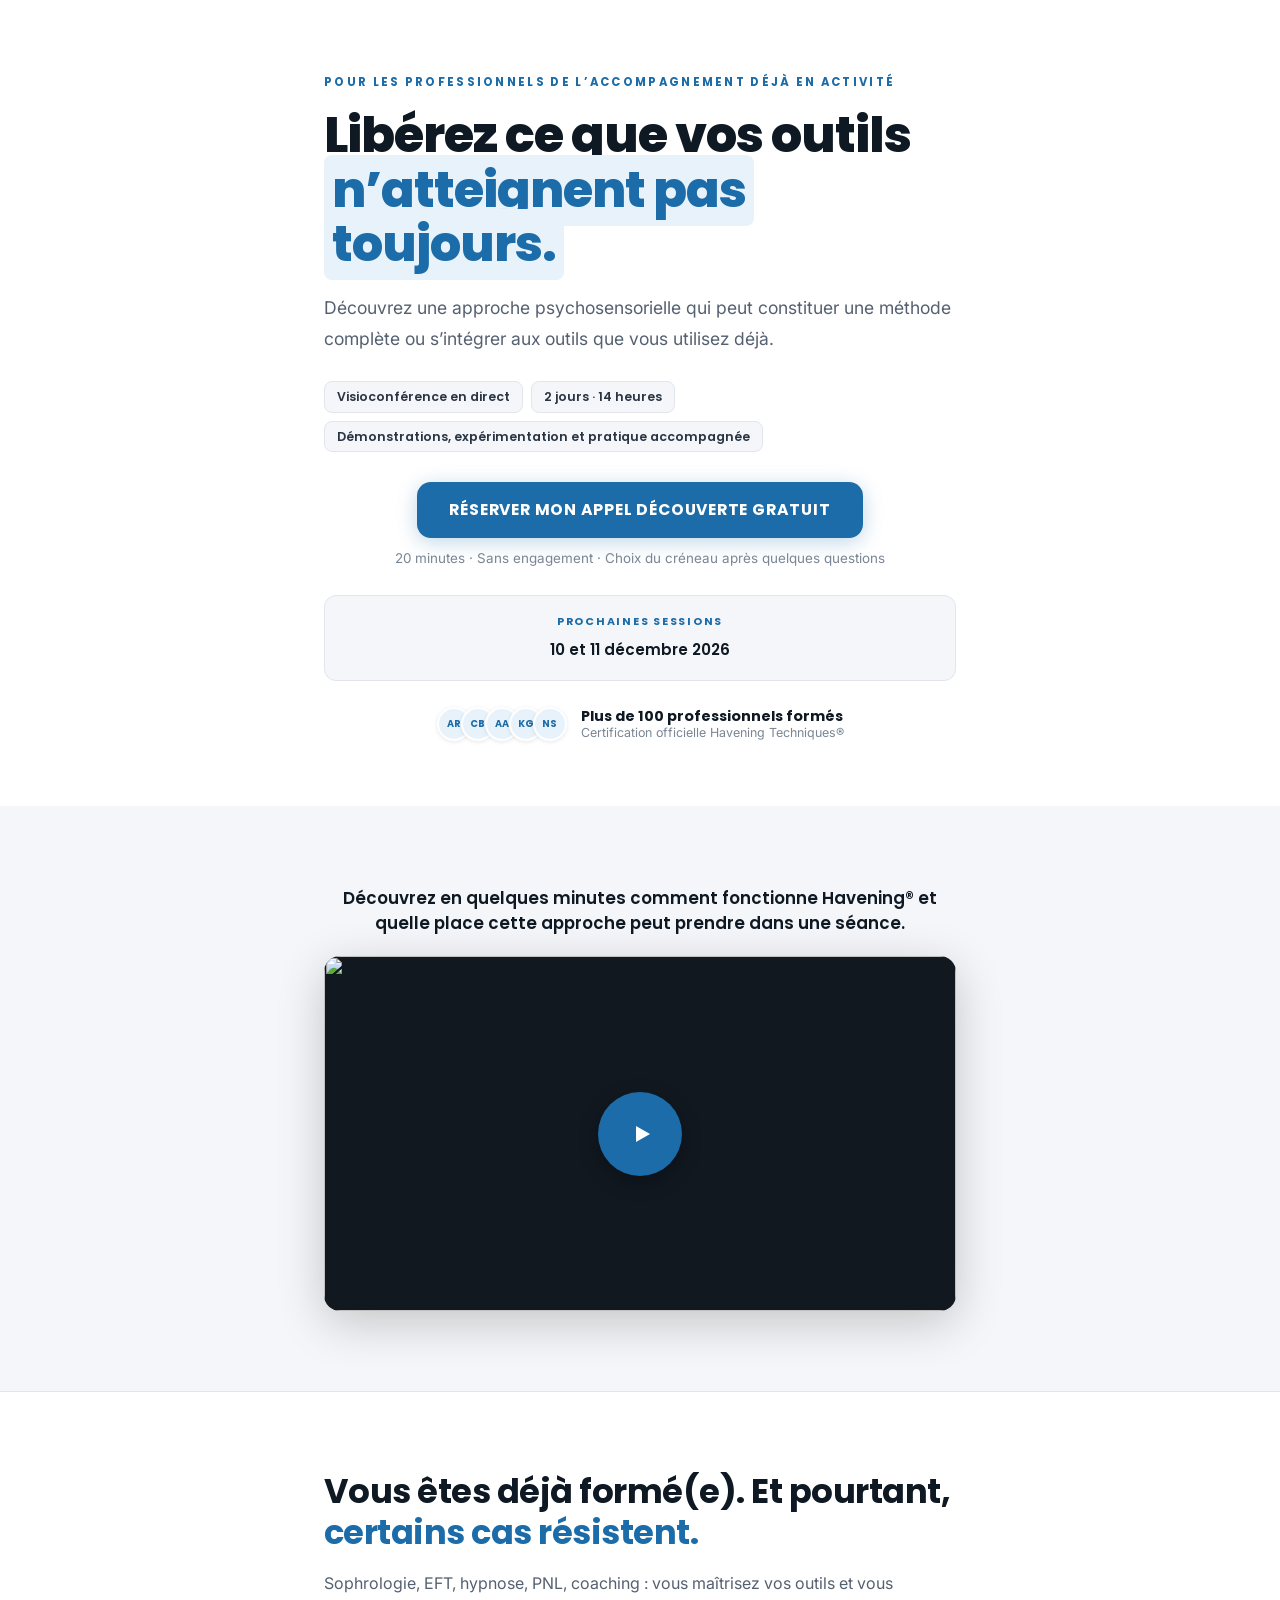
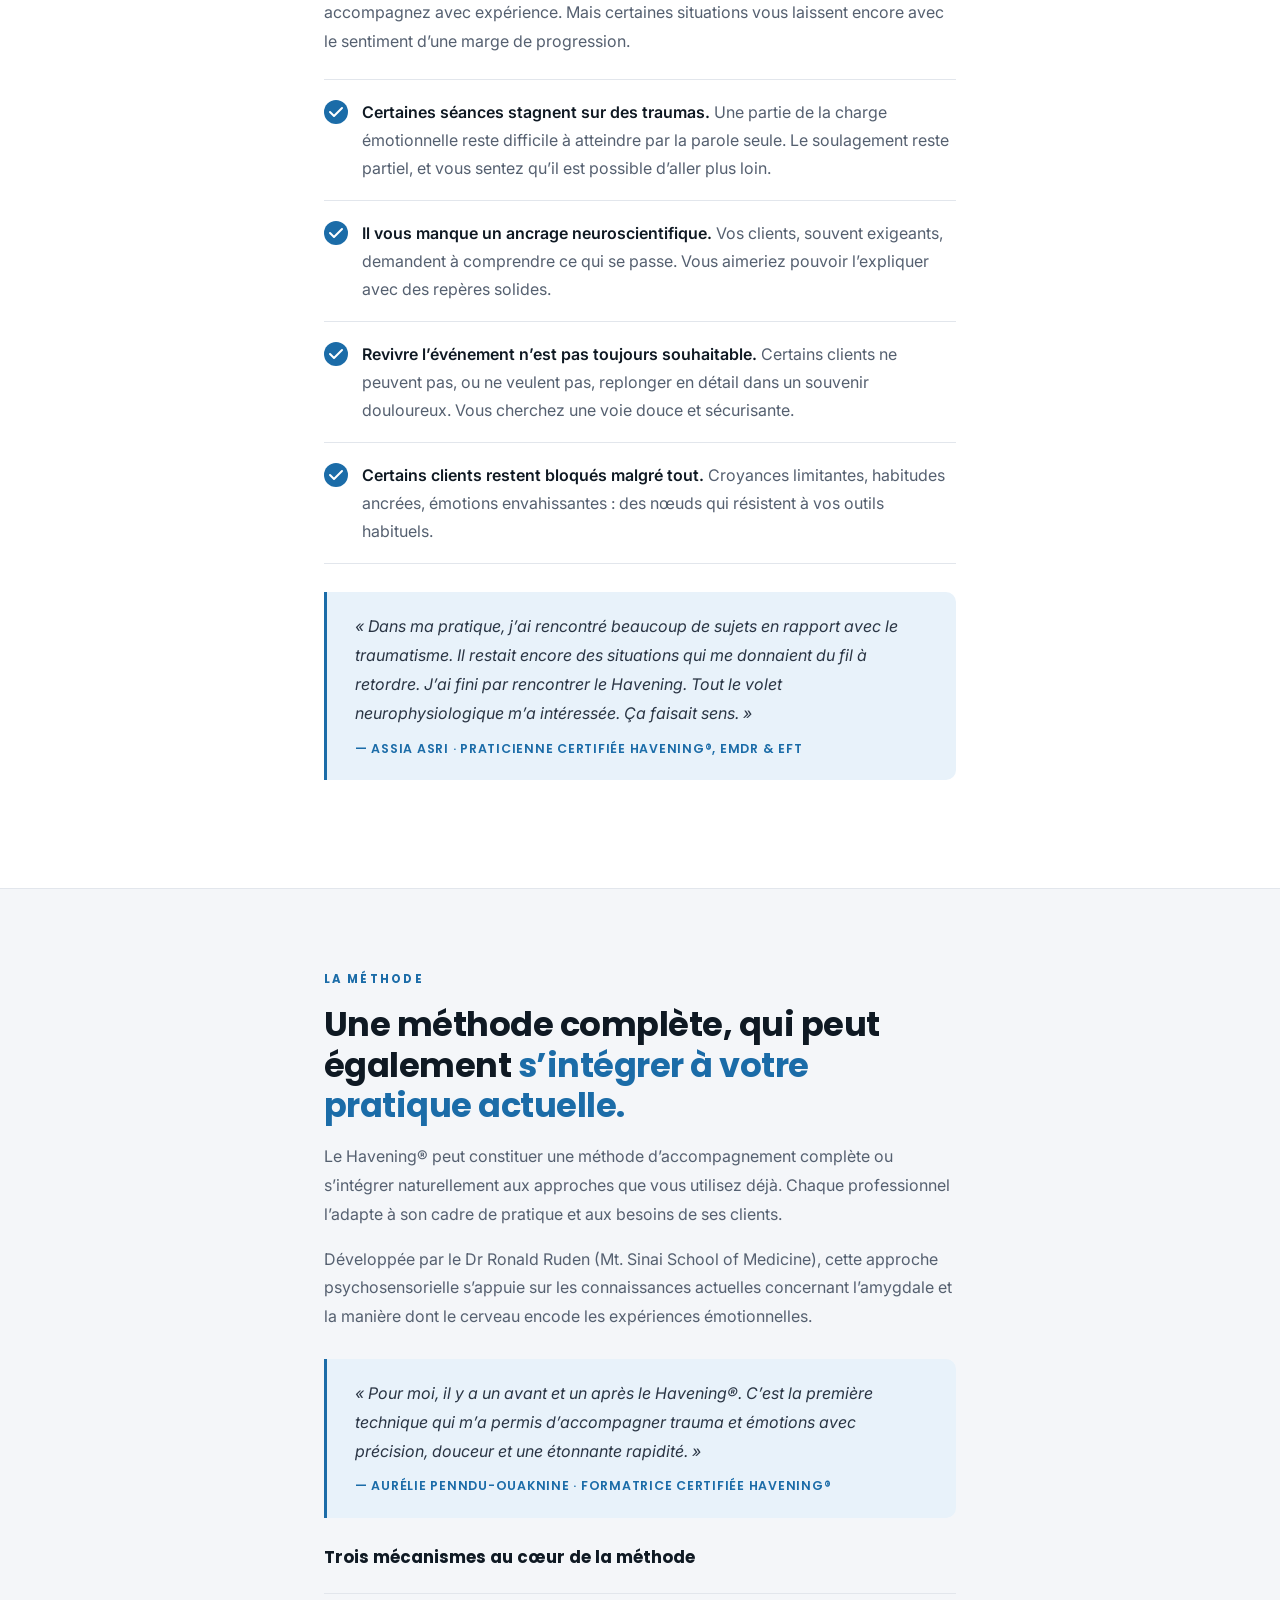
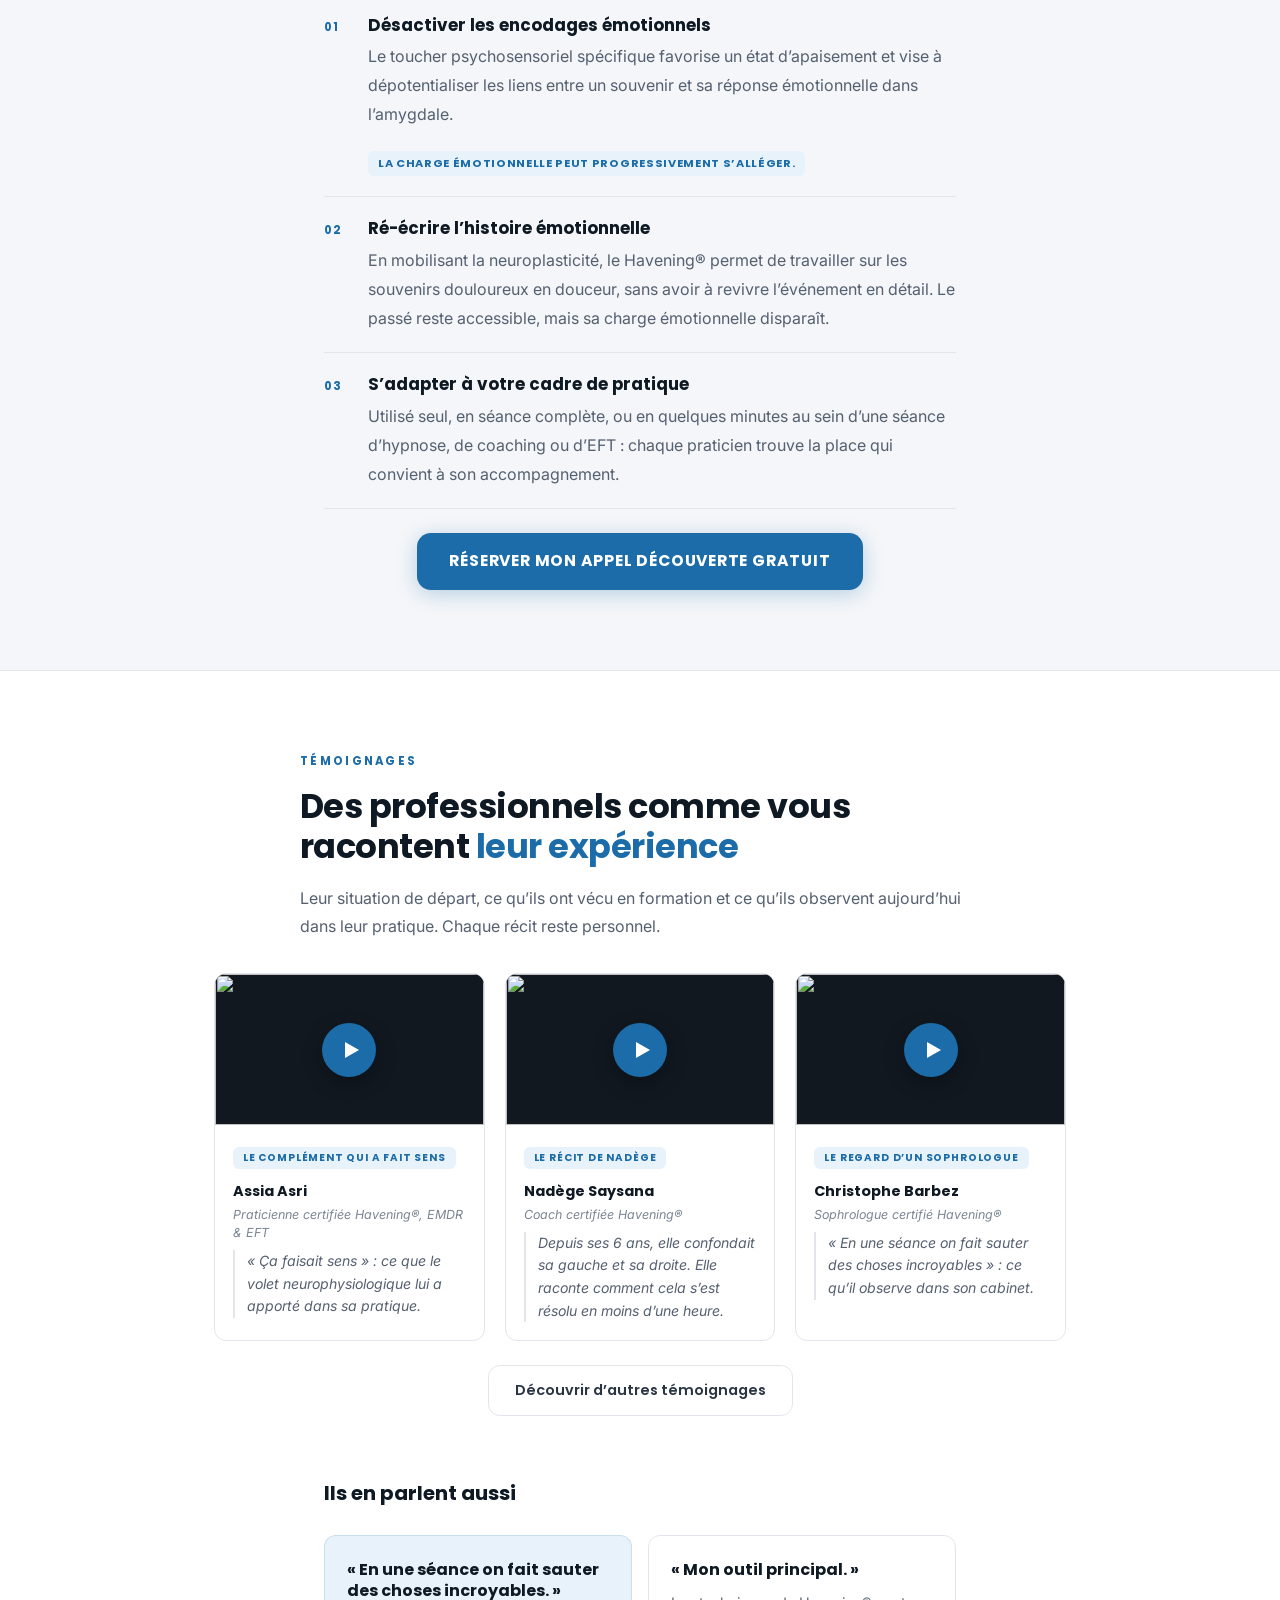
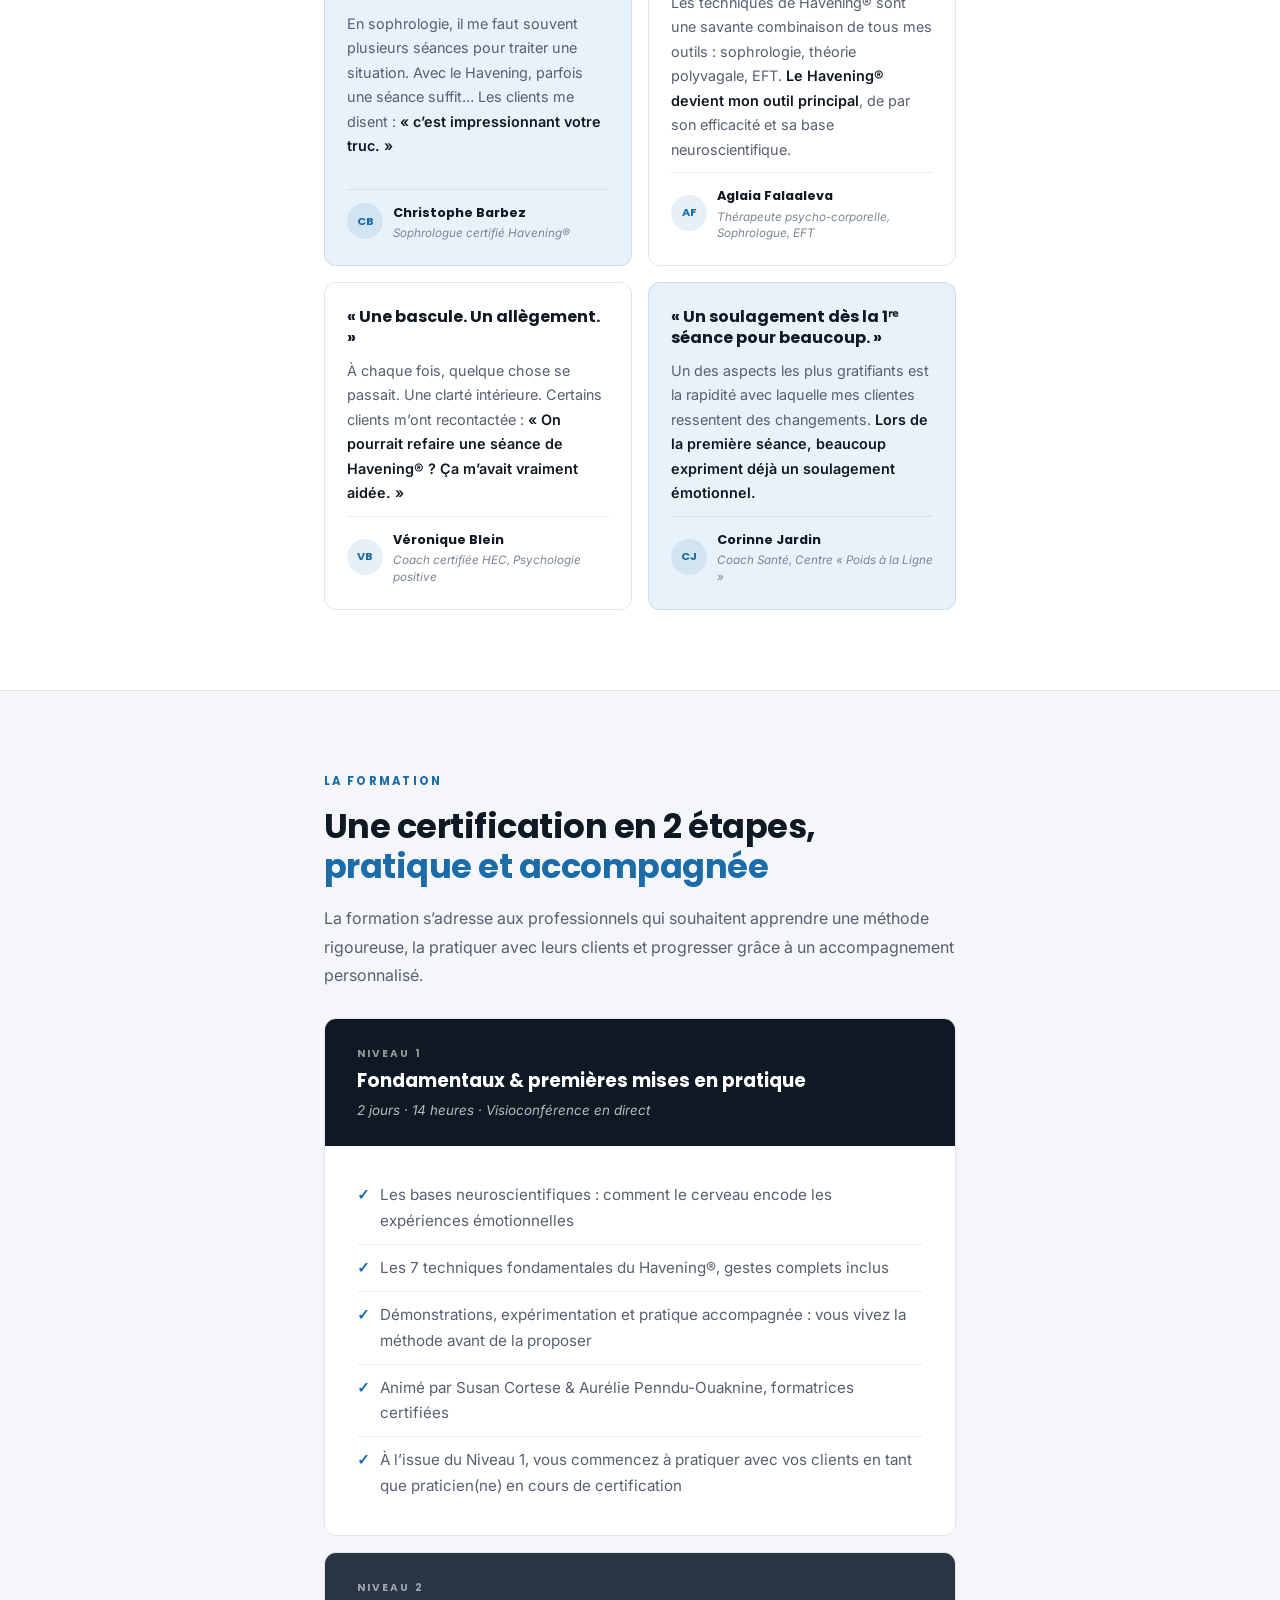
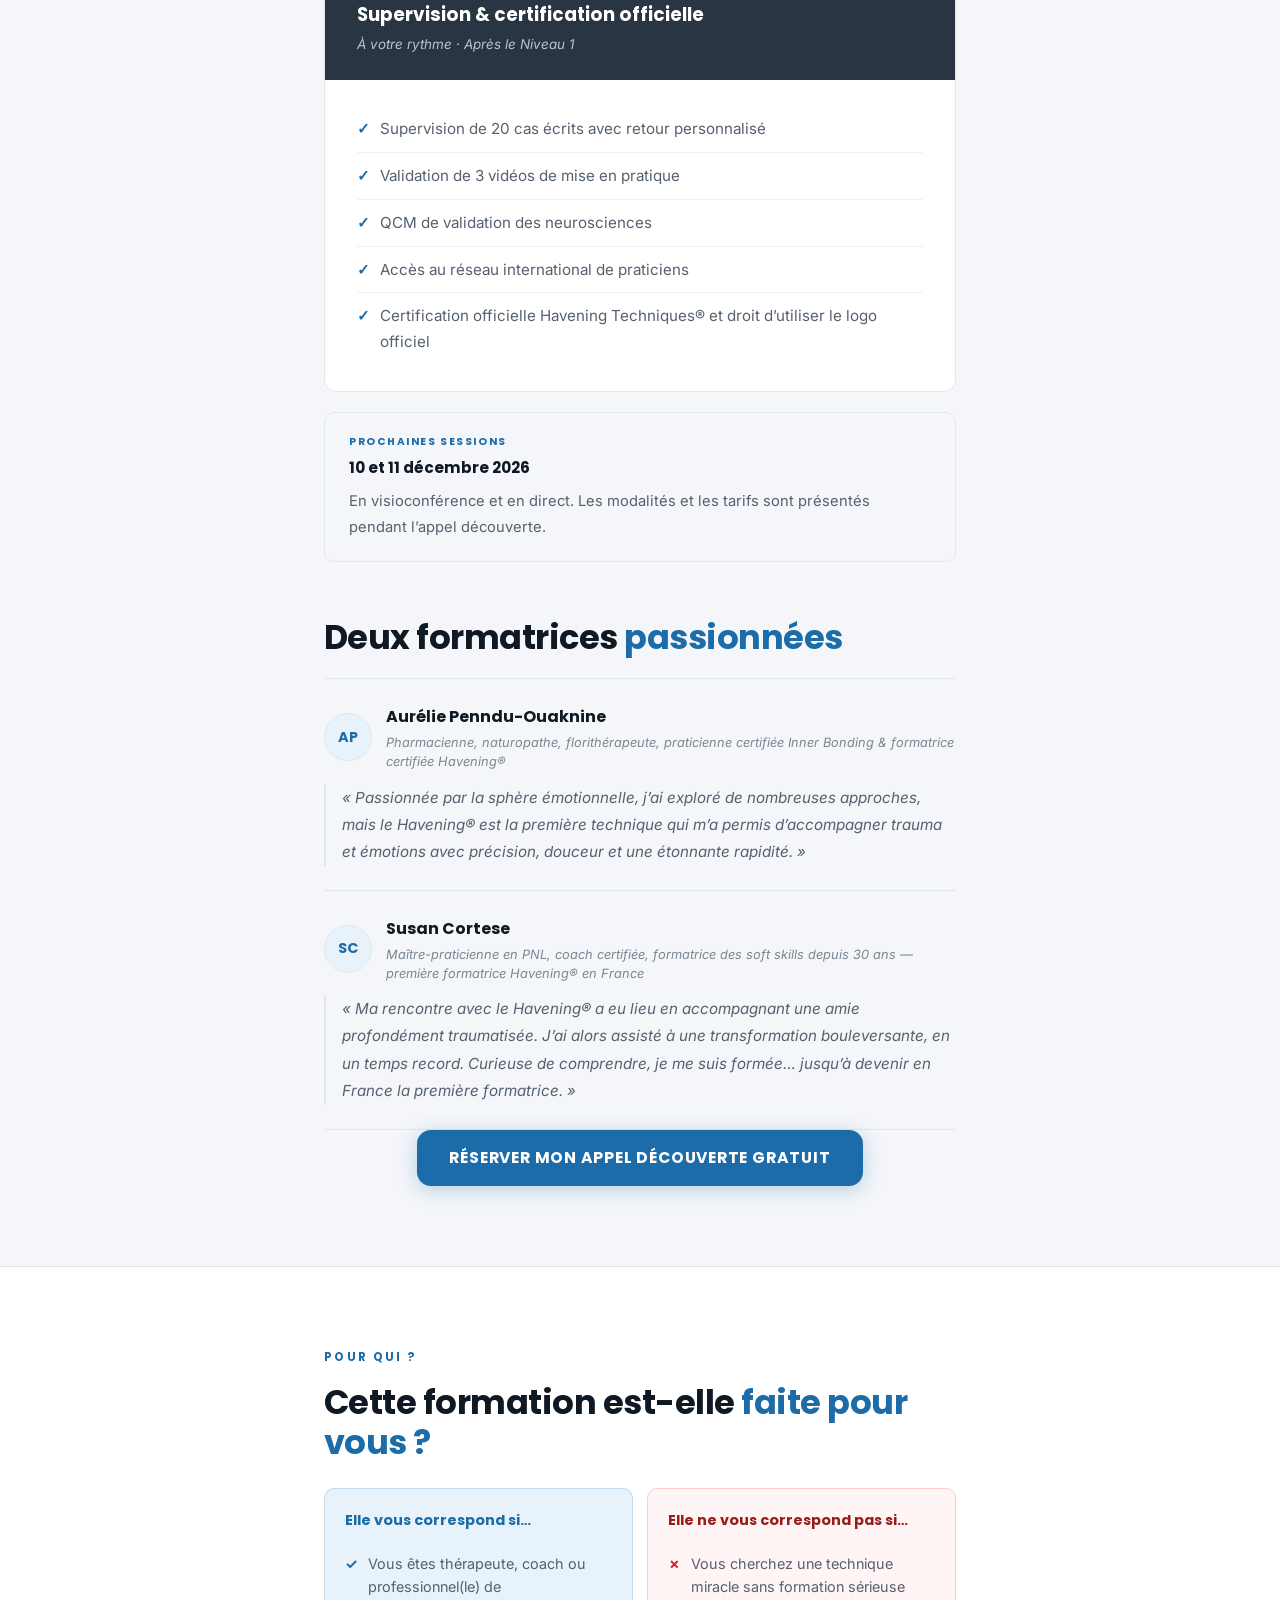
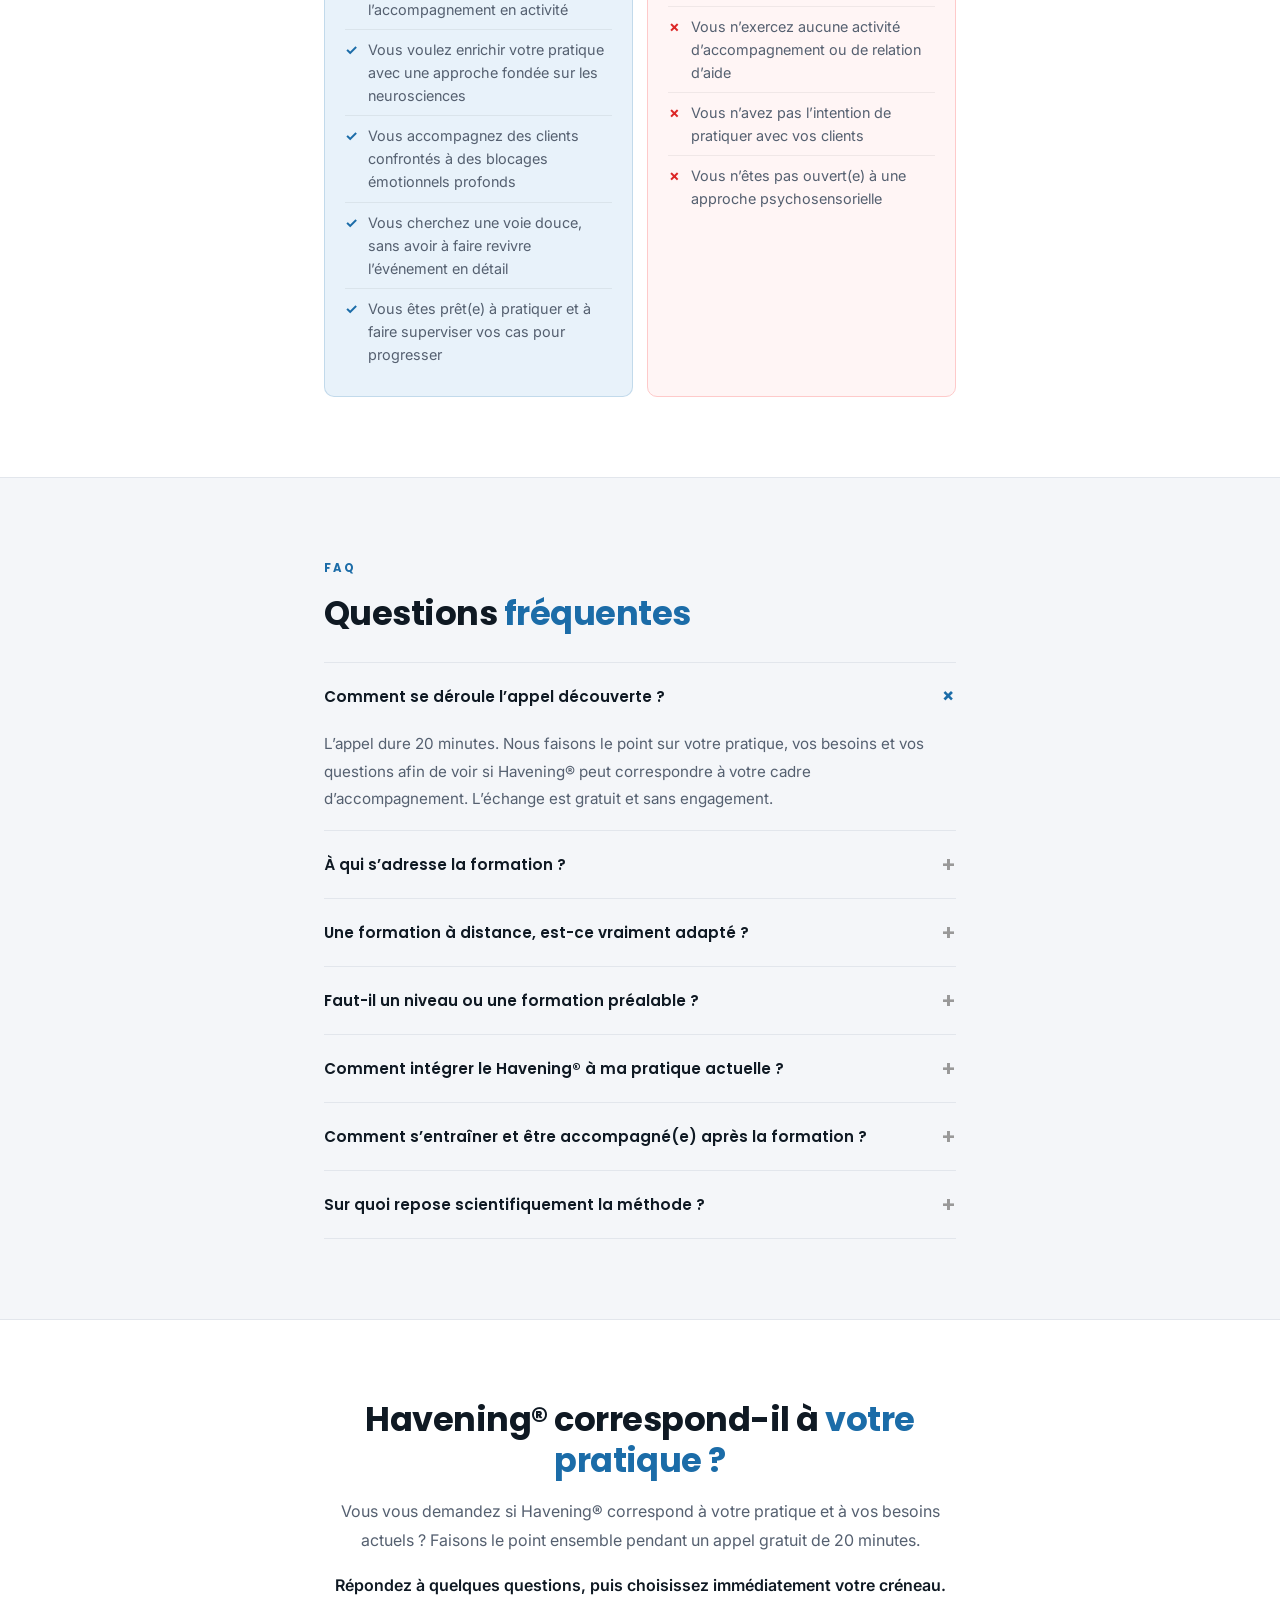
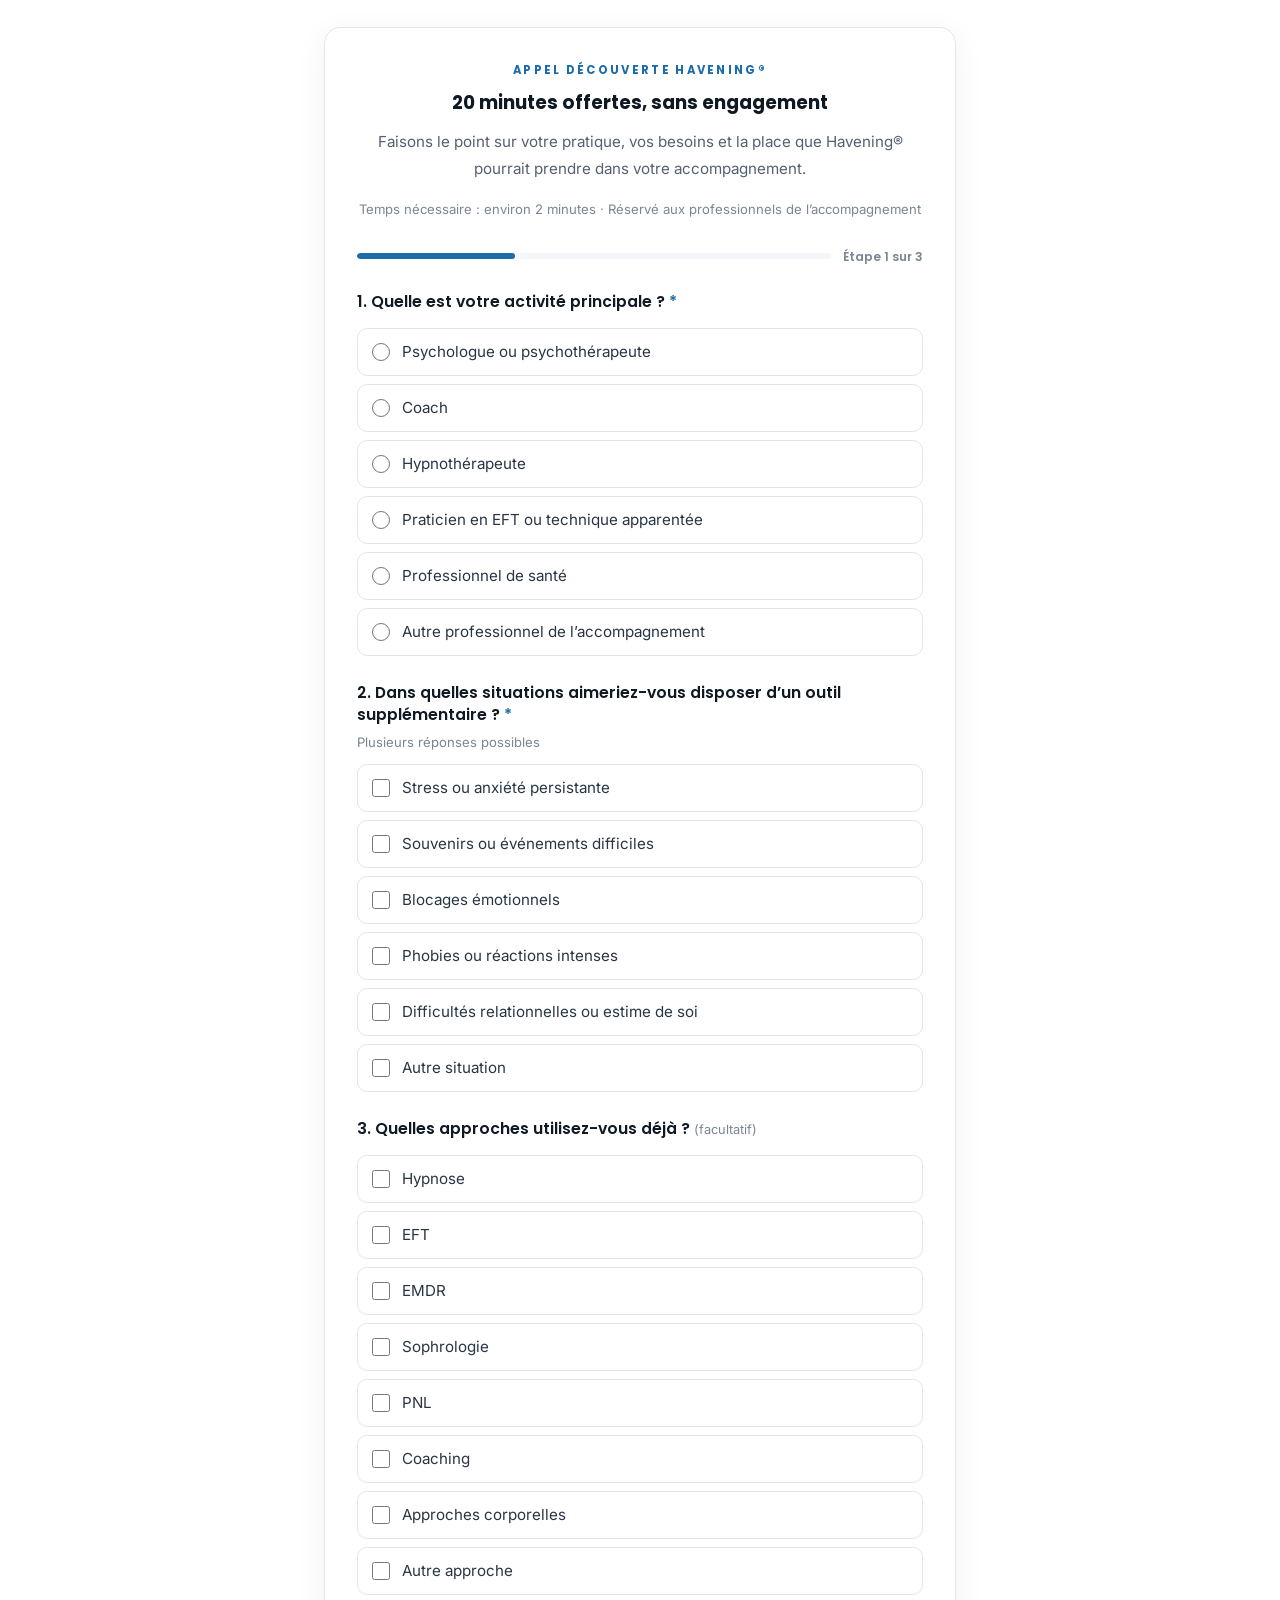
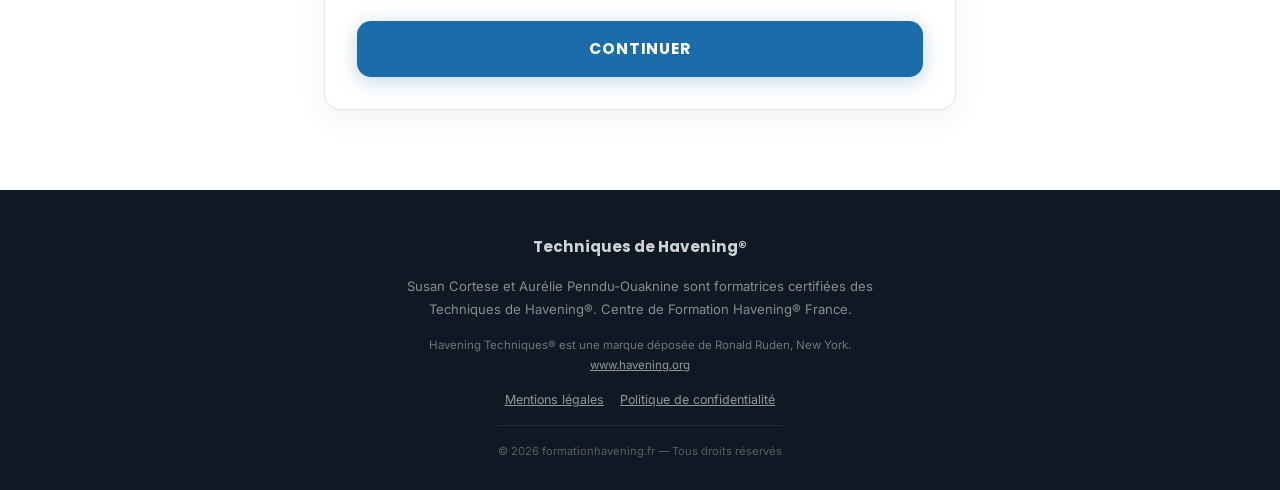
==== commit 25ff99f0: "Add files via upload" ====
--- a/appel-decouverte/index.html
+++ b/appel-decouverte/index.html
@@ -22,12 +22,12 @@
 ============================================================ -->
 <header class="section hero">
   <div class="col">
-    <!-- ⚠️ PAGE META — PREMIER ÉCRAN À ALIGNER MOT POUR MOT SUR LA PUBLICITÉ
-         Remplacer le surtitre, le titre (H1) et le sous-titre ci-dessous par
-         la promesse exacte de l'annonce Meta. Le reste de la page est commun. -->
-    <span class="eyebrow rv">[SURTITRE DE LA PUBLICITÉ] Pour les professionnels de l’accompagnement déjà en activité</span>
-    <h1 class="rv">[TITRE DE LA PUBLICITÉ] Libérez ce que vos outils <span class="hl">n’atteignent pas toujours.</span></h1>
-    <p class="lead rv">[SOUS-TITRE DE LA PUBLICITÉ] Découvrez une approche psychosensorielle qui peut constituer une méthode complète ou s’intégrer aux outils que vous utilisez déjà.</p>
+    <!-- PAGE META — premier écran provisoire identique à la page YouTube.
+         Quand l'annonce sera rédigée, remplacer le surtitre, le titre (H1)
+         et le sous-titre par la promesse exacte de la publicité. -->
+    <span class="eyebrow rv">Pour les professionnels de l’accompagnement déjà en activité</span>
+    <h1 class="rv">Libérez ce que vos outils <span class="hl">n’atteignent pas toujours.</span></h1>
+    <p class="lead rv">Découvrez une approche psychosensorielle qui peut constituer une méthode complète ou s’intégrer aux outils que vous utilisez déjà.</p>
 
     <div class="practical rv" aria-label="Format de la formation">
       <span>Visioconférence en direct</span><span>2 jours · 14 heures</span><span>Démonstrations, expérimentation et pratique accompagnée</span>
--- a/assets/havening.css
+++ b/assets/havening.css
@@ -231,7 +231,9 @@
 .steps-mini{display:flex;justify-content:center;gap:8px;flex-wrap:wrap;margin-bottom:22px}
 .steps-mini span{font-family:var(--poppins);font-size:.72rem;font-weight:600;padding:5px 12px;border-radius:20px;background:var(--bg-alt);color:var(--soft);border:1px solid var(--border)}
 .steps-mini span.done{background:var(--accent-bg);color:var(--accent);border-color:rgba(27,108,168,.2)}
-.calendly-box{min-height:700px;border:1px solid var(--border);border-radius:16px;overflow:hidden;background:#fff}
+.calendly-box{height:760px;transition:height .2s}
+.calendly-box iframe{width:100%;height:100%;border:none}
+body[data-page="creneau"] .col-w{max-width:1080px}
 .notice{background:#FFF8E6;border:1px solid #F1D79A;border-radius:12px;padding:18px 22px;font-size:.95rem;color:#6B5310;line-height:1.6}
 .confirm{display:none;text-align:center;padding:48px 24px;border:1px solid rgba(27,108,168,.2);border-radius:16px;background:var(--accent-bg)}
 .confirm.show{display:block}
@@ -253,7 +255,7 @@
   .form-nav{flex-direction:column-reverse}
   .form-nav .btn-ghost{width:100%}
   .sticky-cta{display:block}
-  .calendly-box{min-height:900px}
+  .calendly-box{height:1050px}
 }
 
 /* === ANIMATIONS SCROLL === */
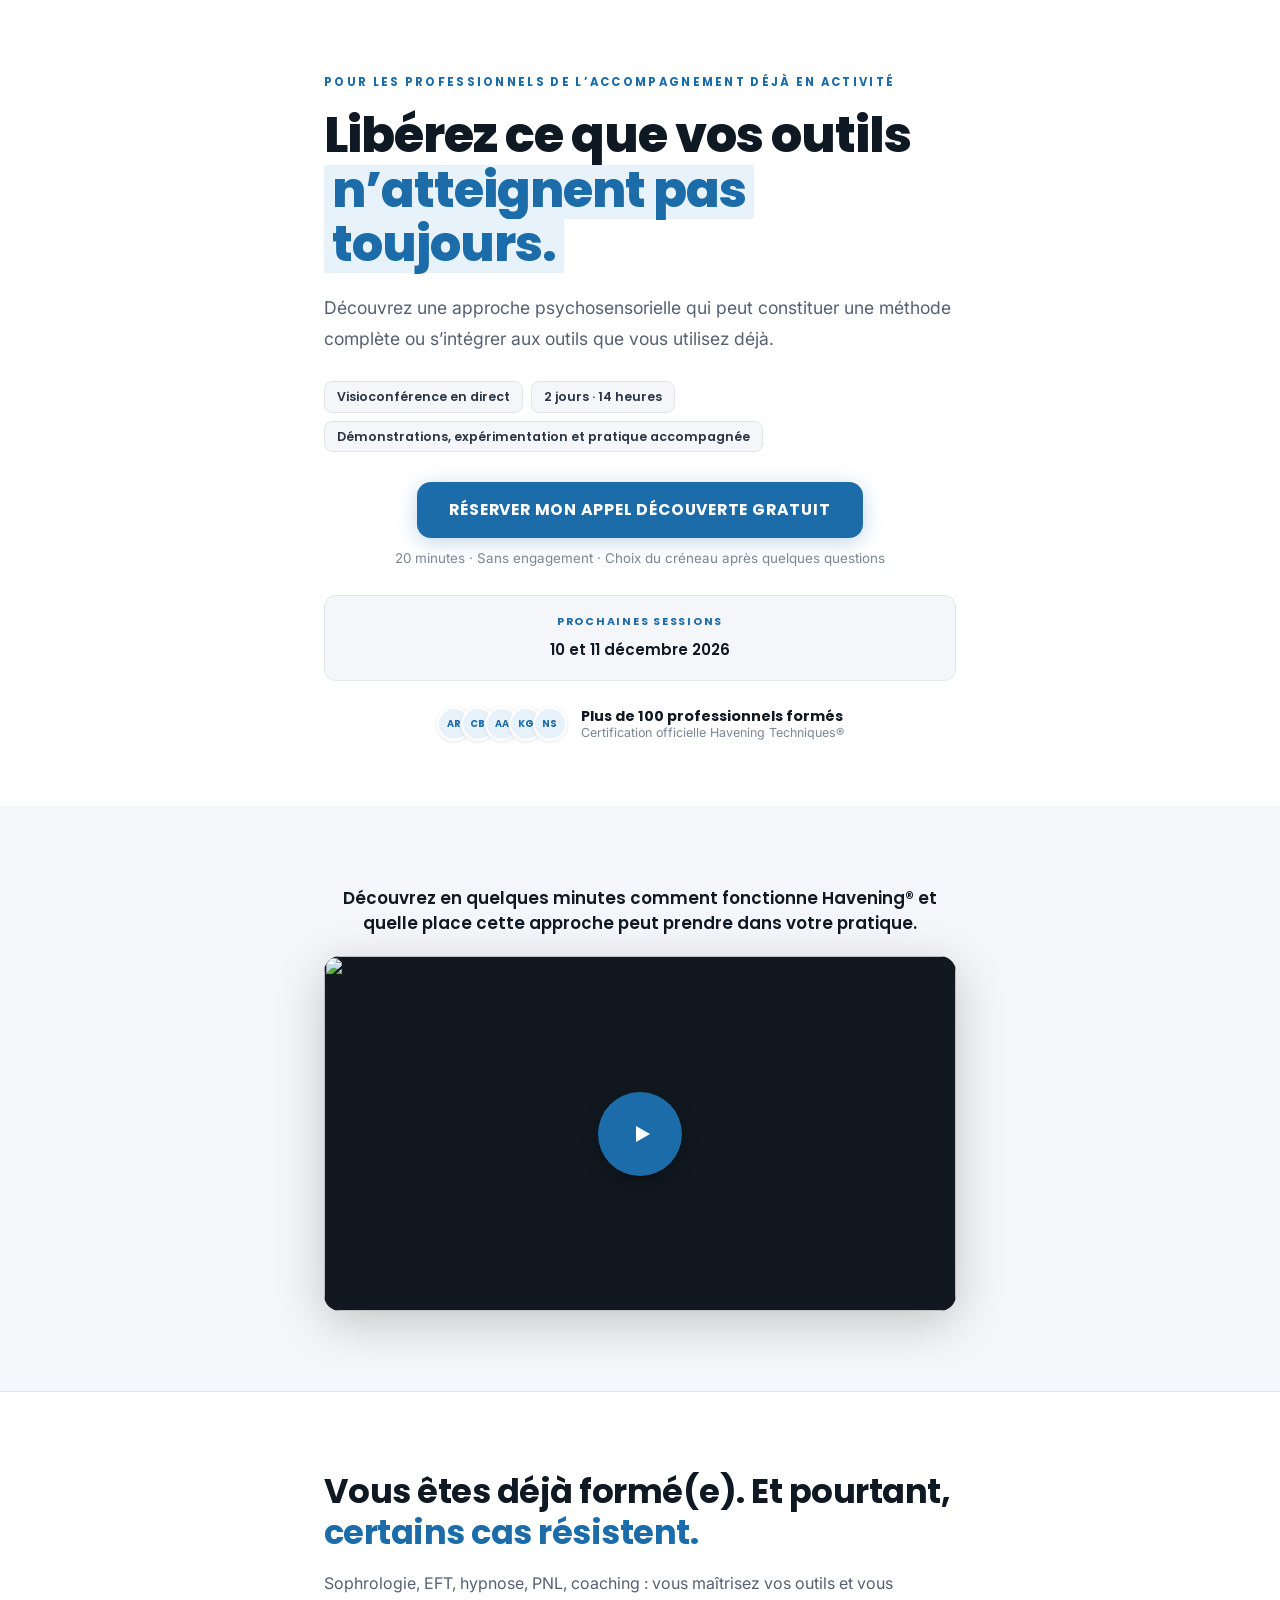
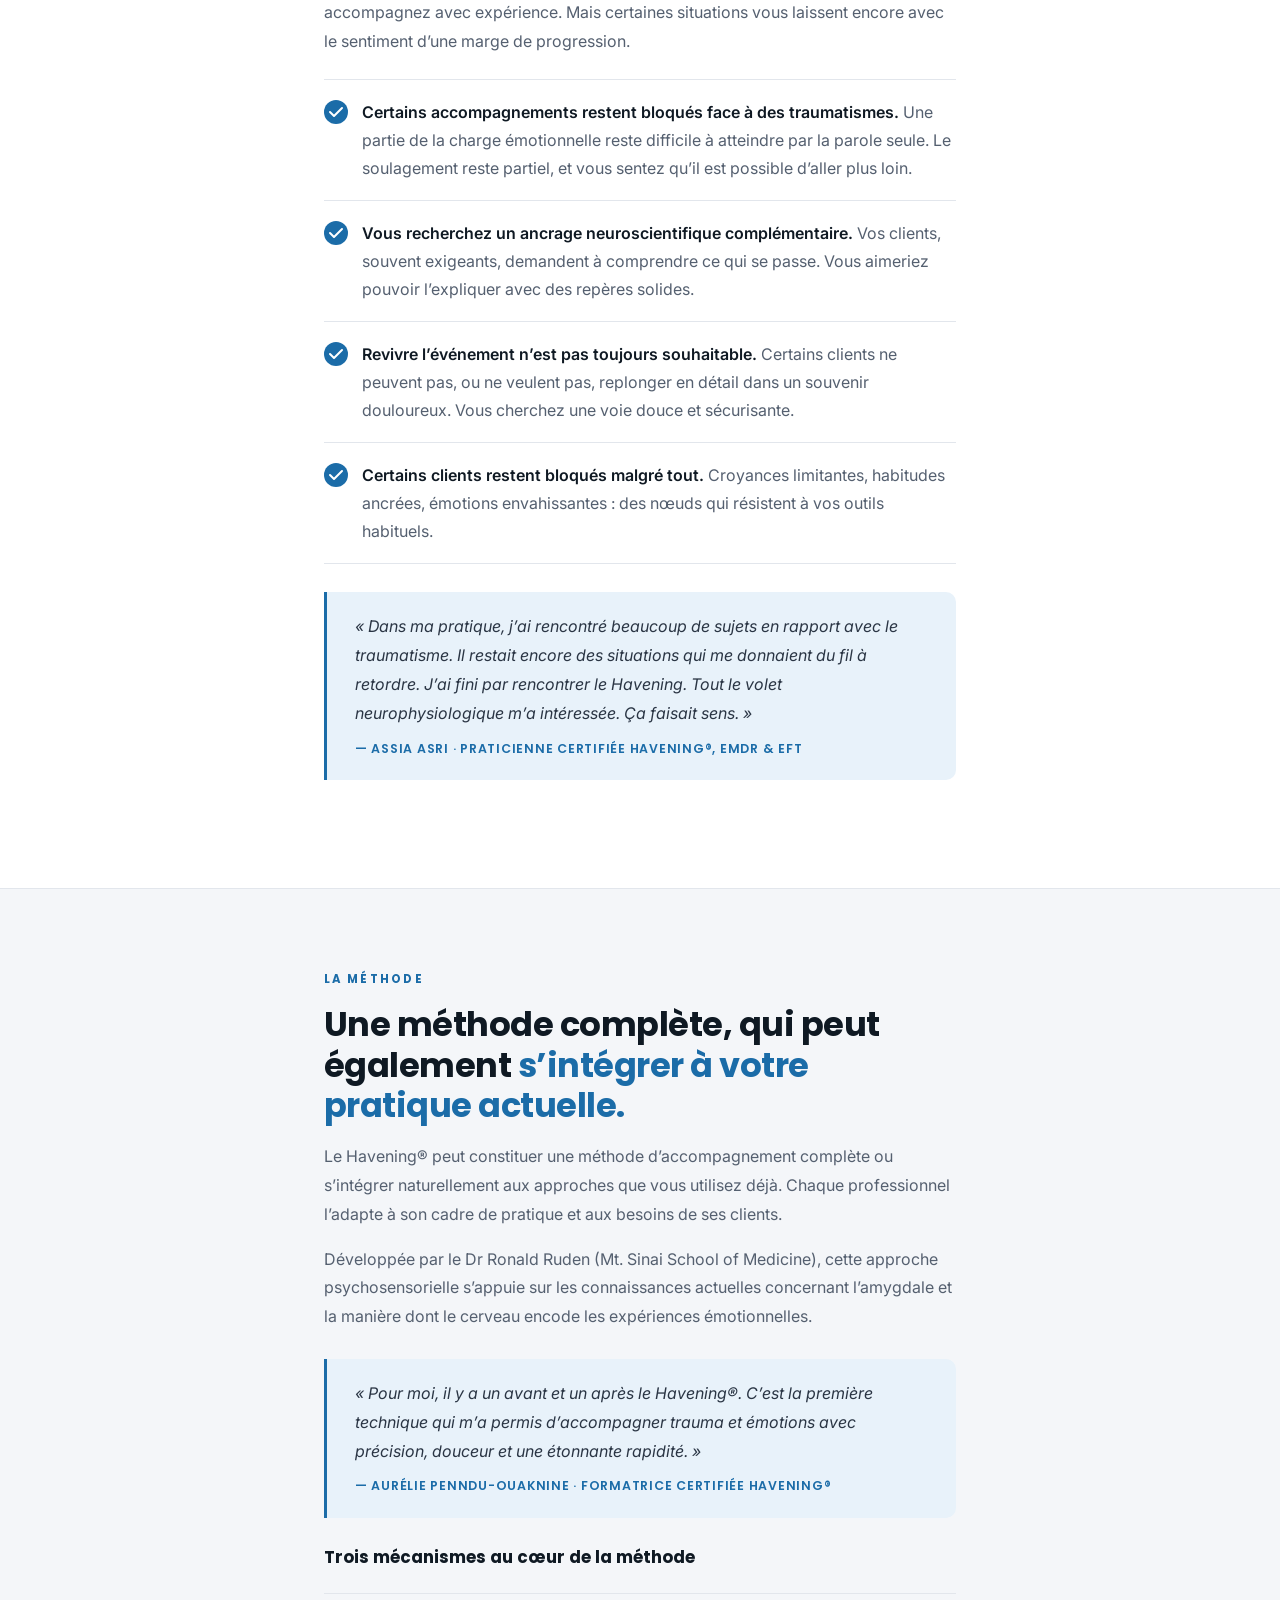
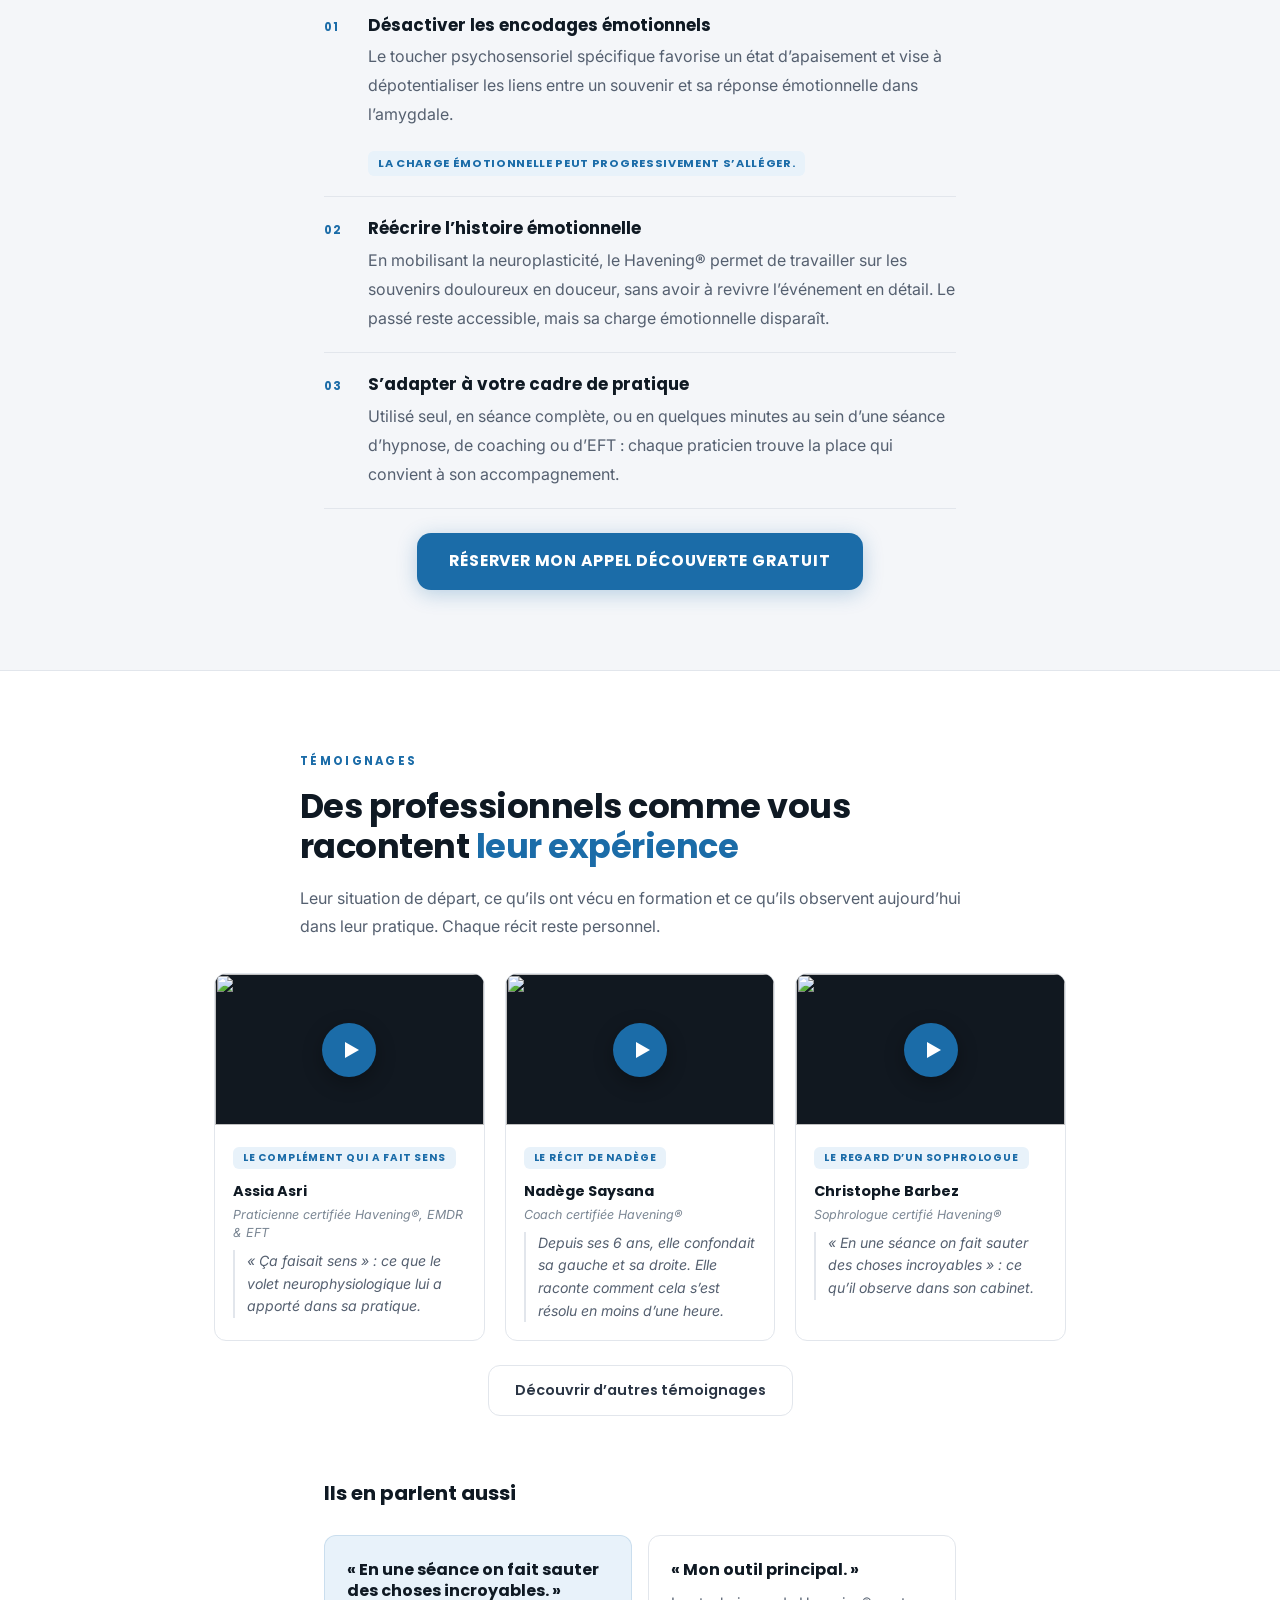
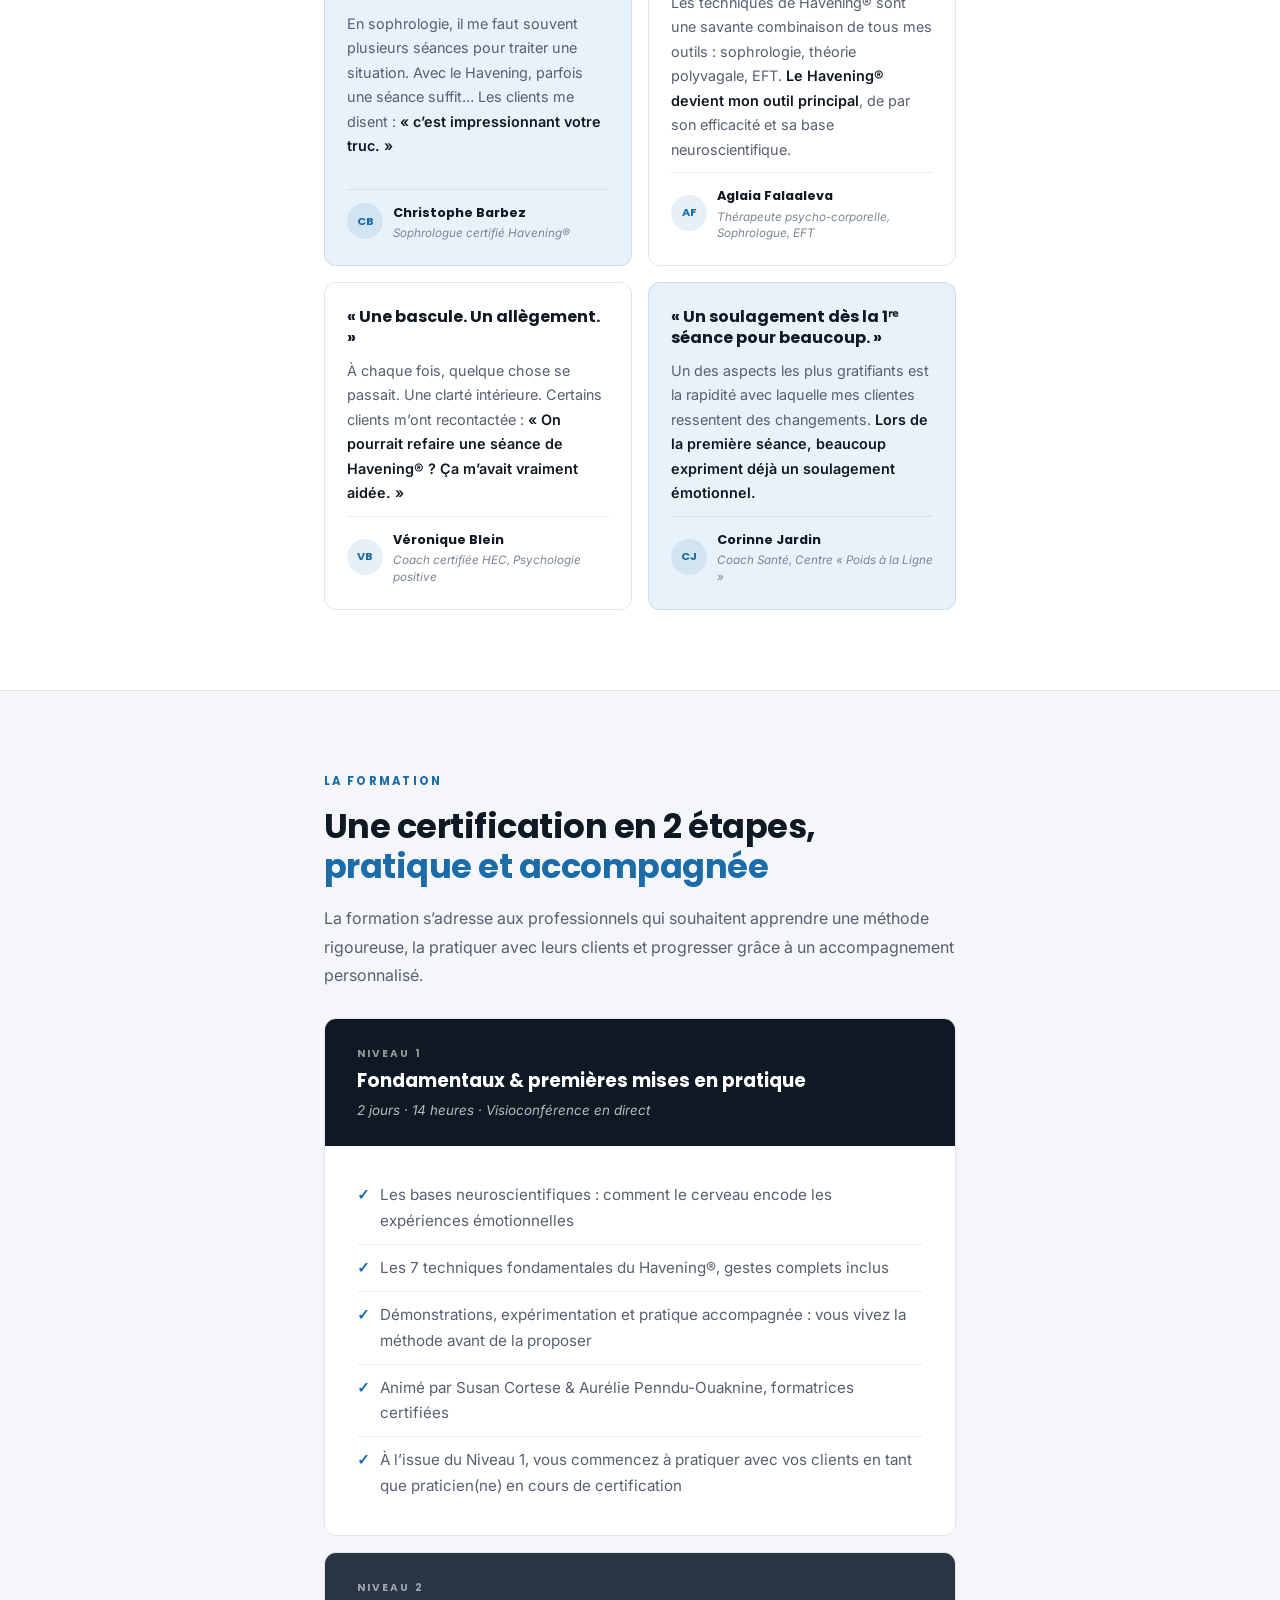
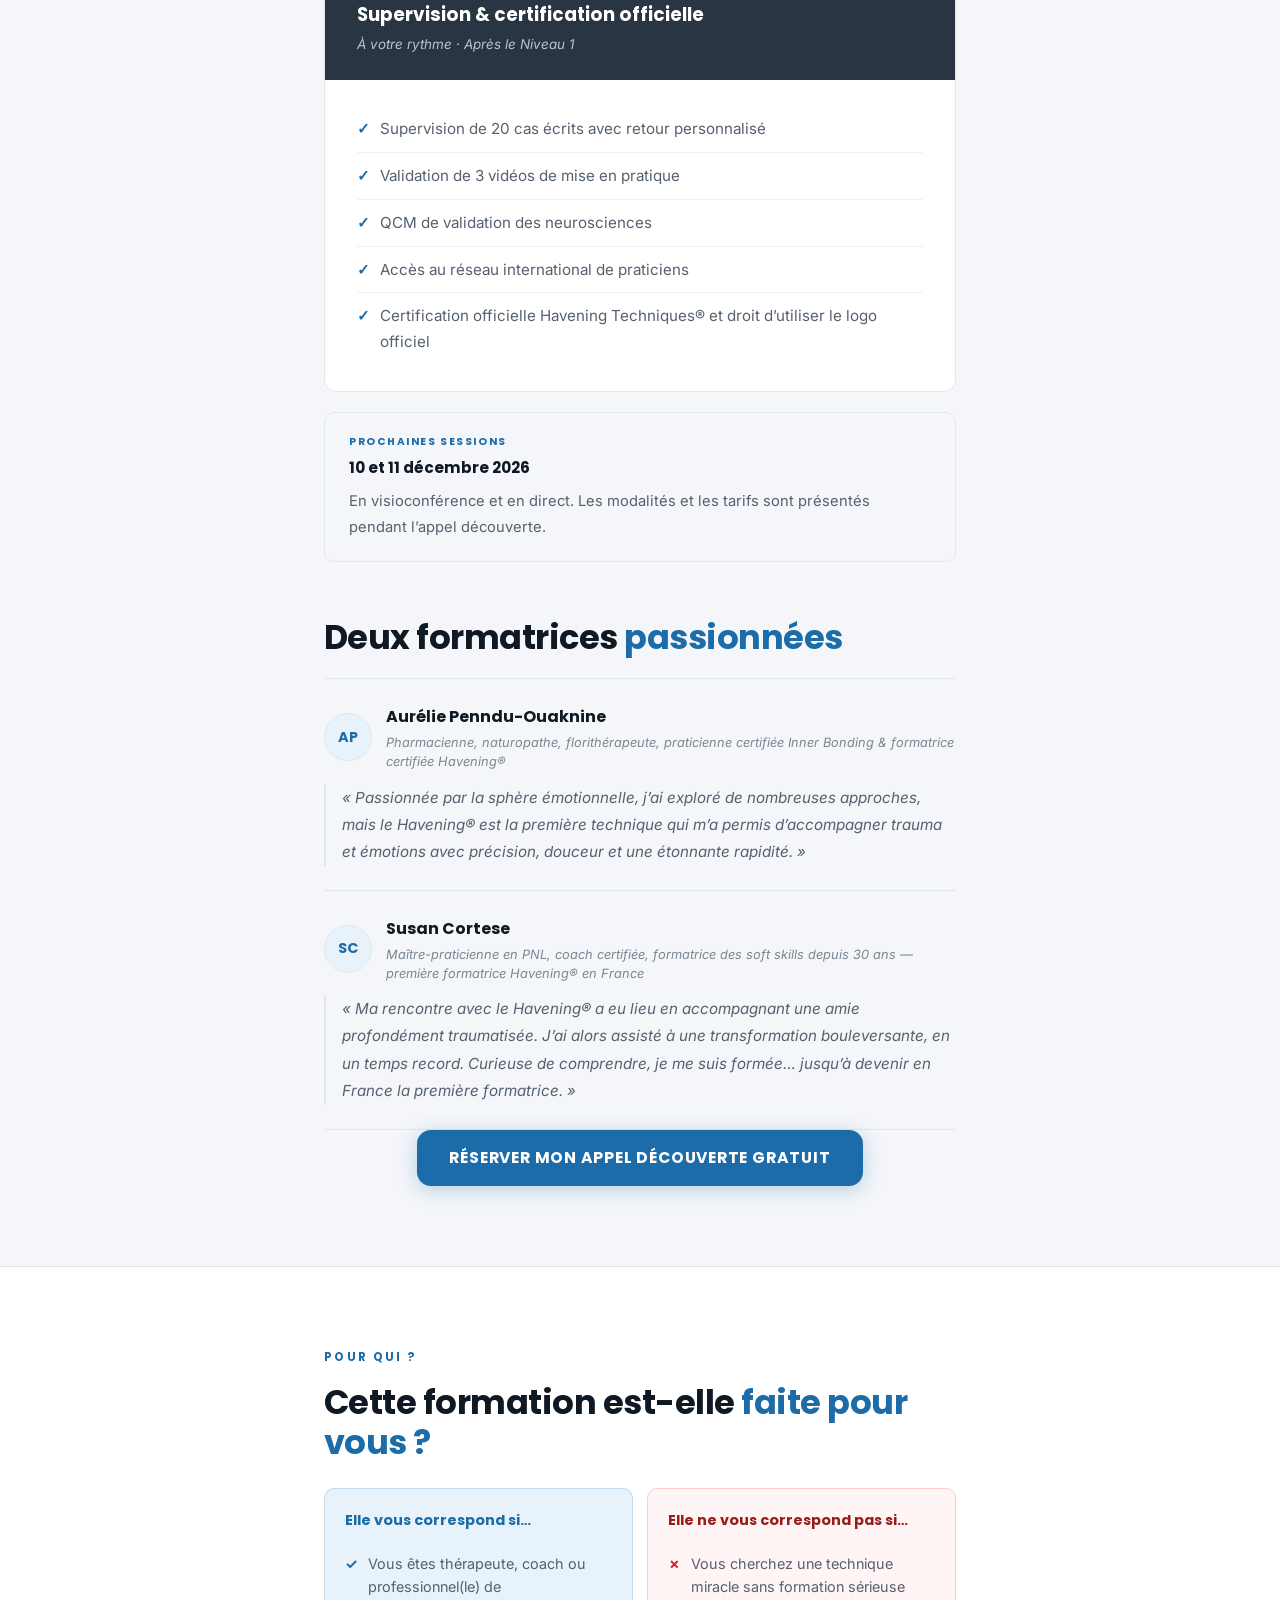
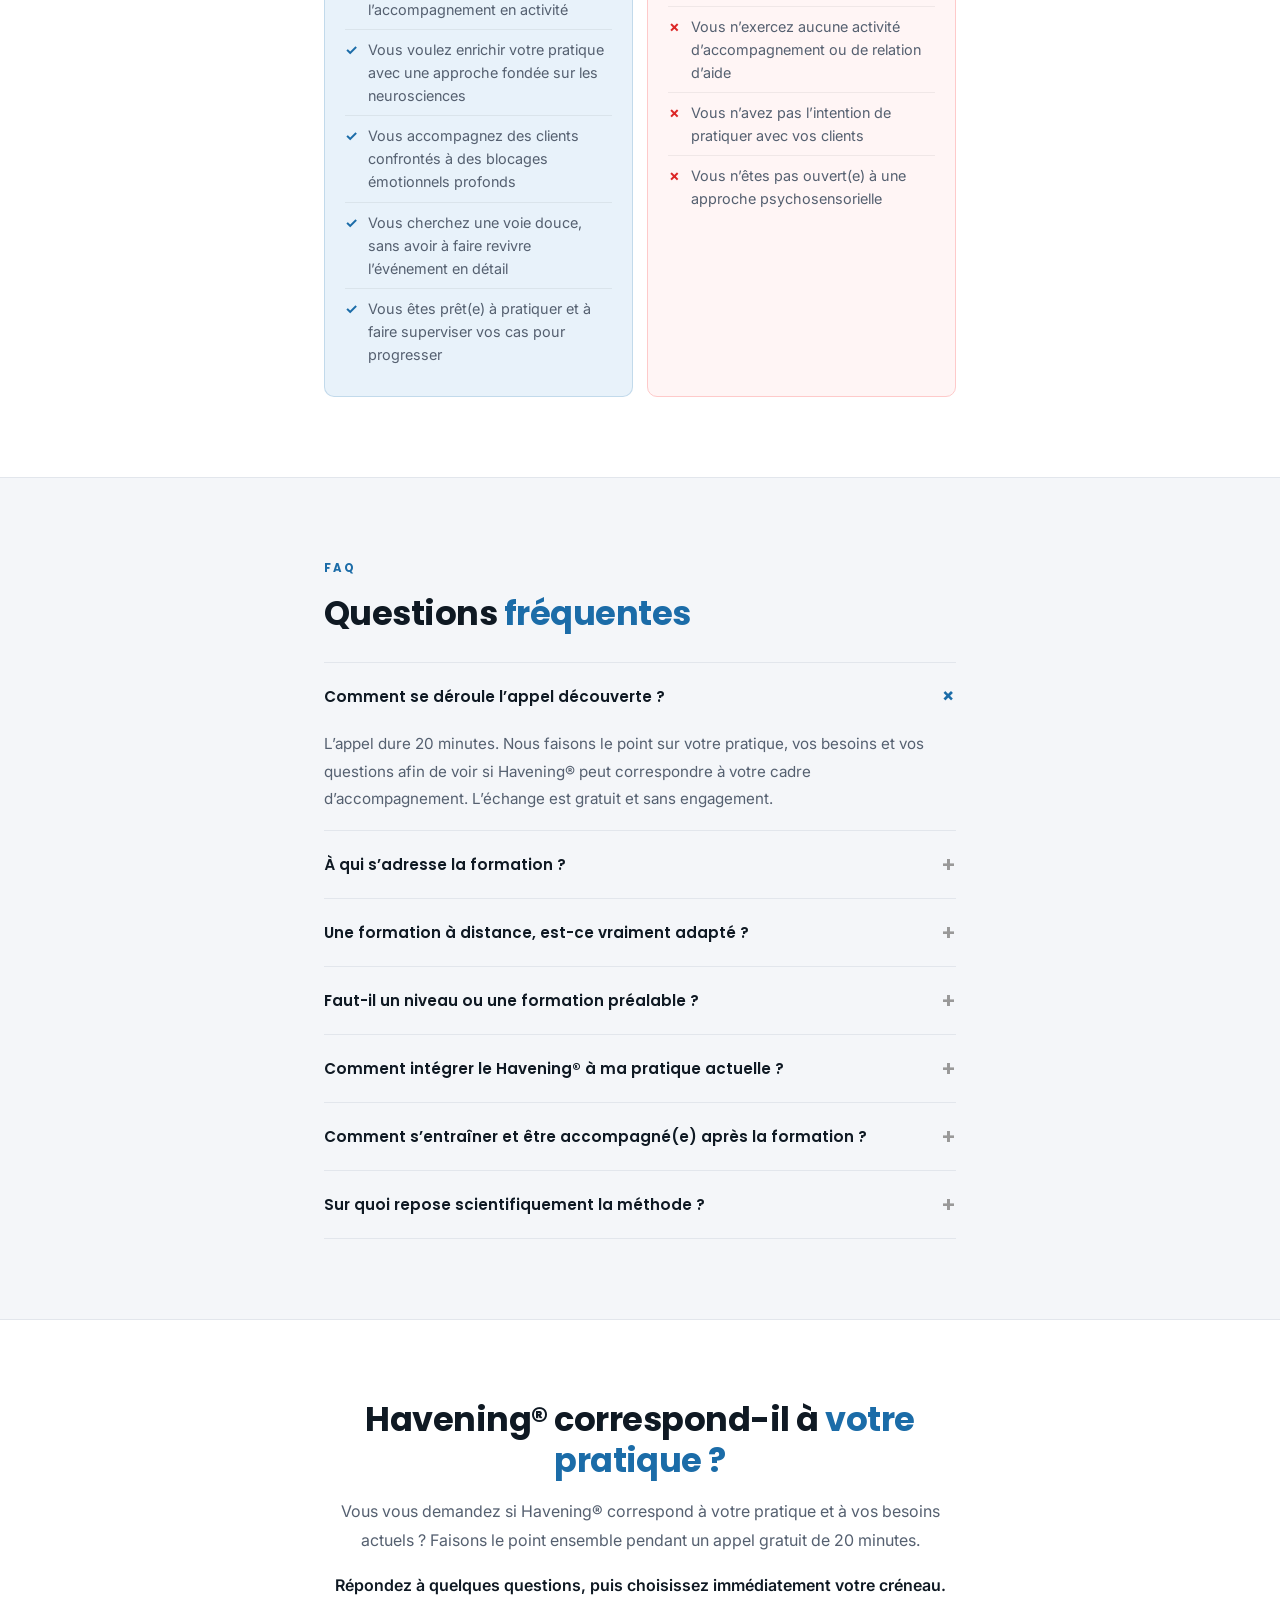
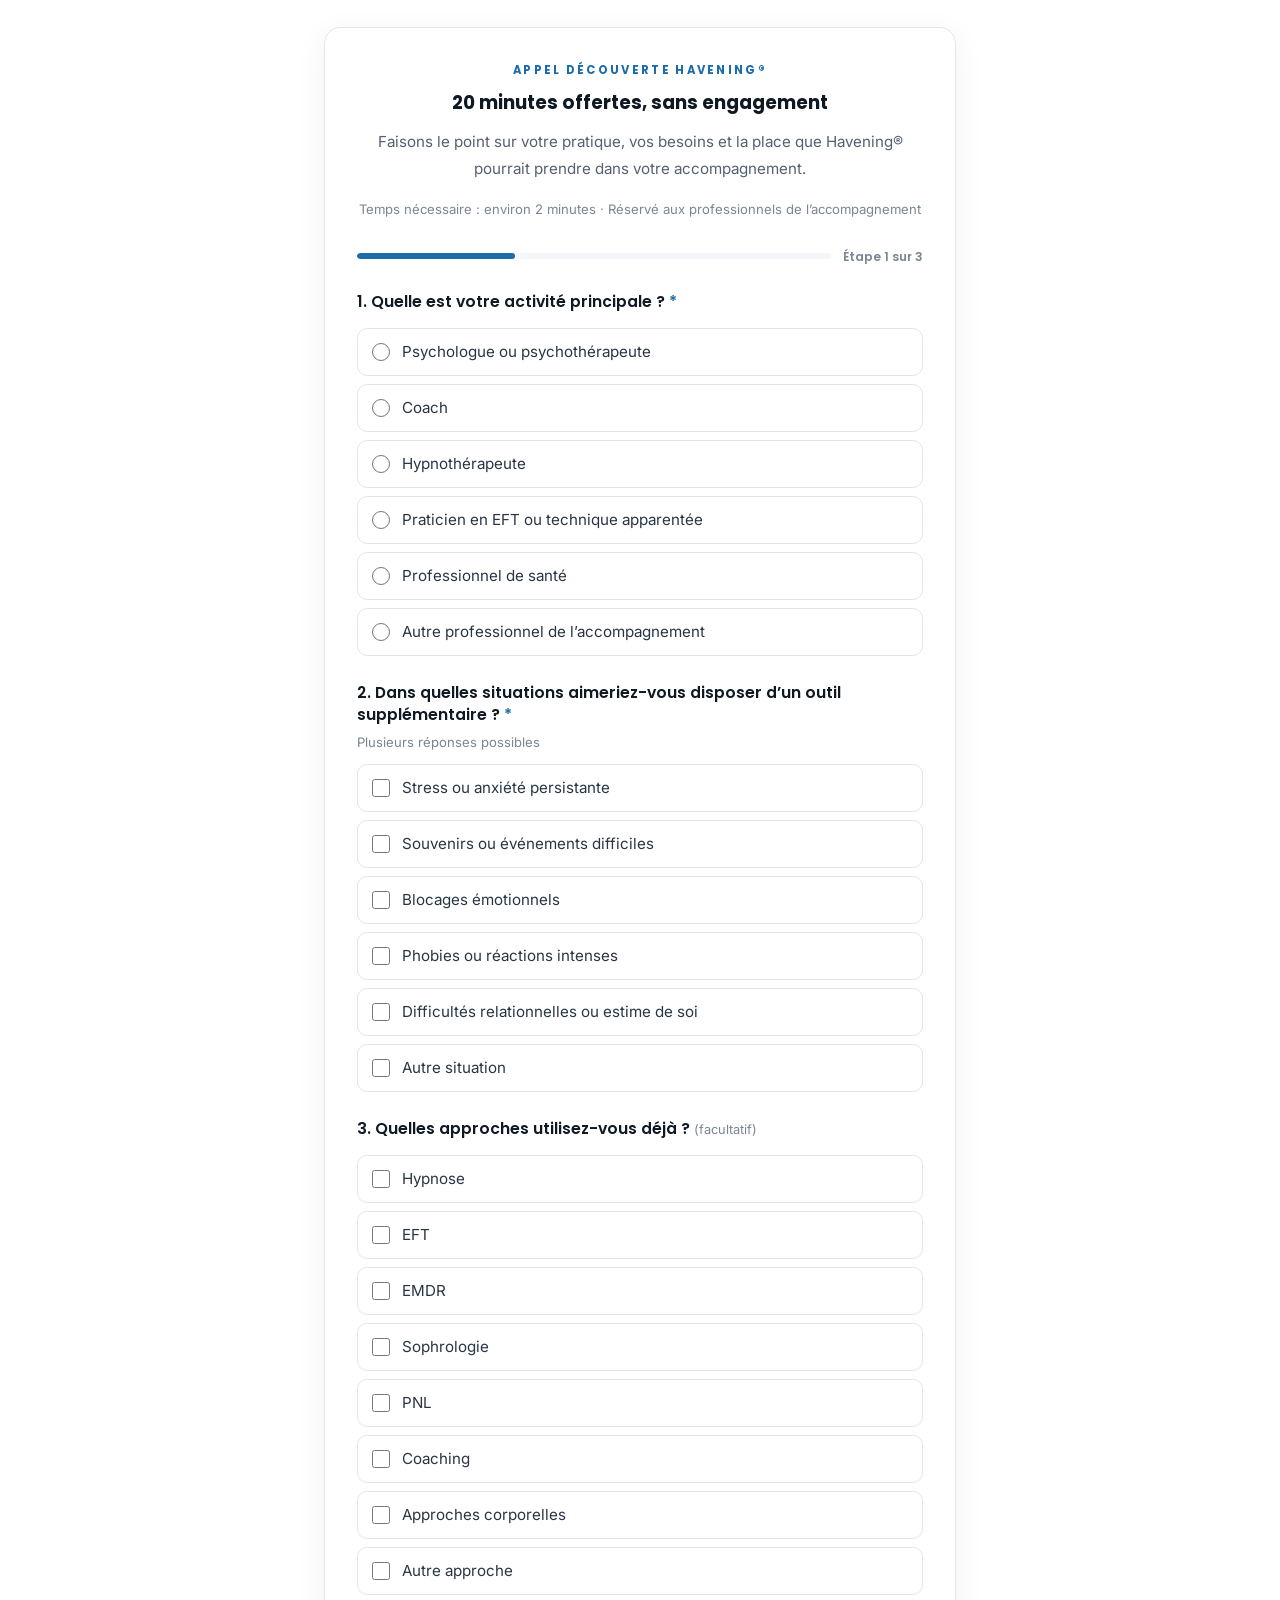
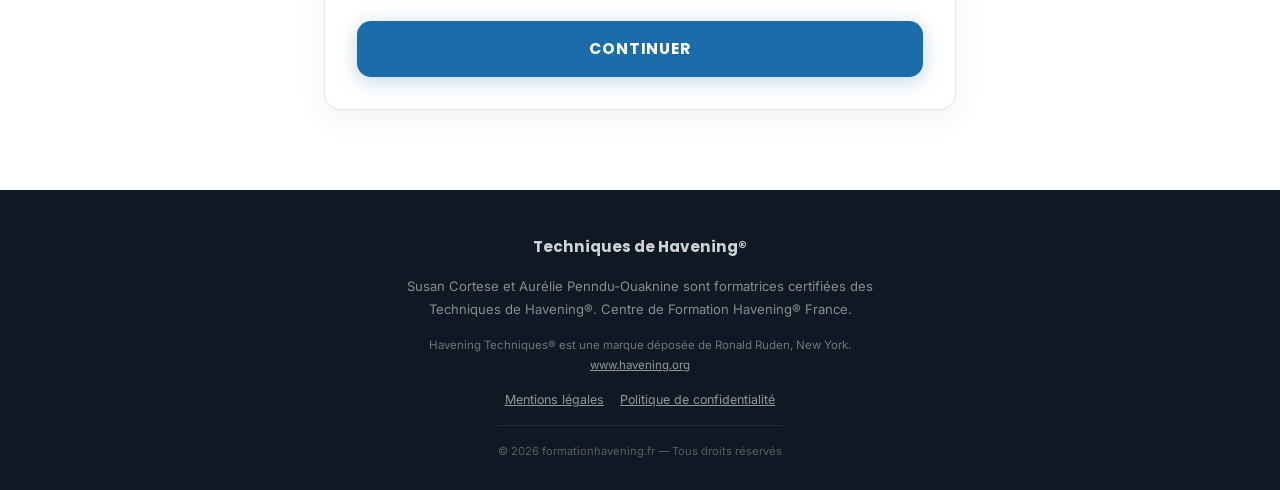
==== commit 440236e3: "Add files via upload" ====
--- a/appel-decouverte/index.html
+++ b/appel-decouverte/index.html
@@ -59,7 +59,7 @@
 ============================================================ -->
 <section class="section bg-alt" aria-labelledby="video-title">
   <div class="col">
-    <p class="video-title rv" id="video-title">Découvrez en quelques minutes comment fonctionne Havening® et quelle place cette approche peut prendre dans une séance.</p>
+    <p class="video-title rv" id="video-title">Découvrez en quelques minutes comment fonctionne Havening® et quelle place cette approche peut prendre dans votre pratique.</p>
     <div class="yt vsl rv" data-id="TIKTUB5kE24" data-title="Présentation Havening® — Susan Cortese et Aurélie Penndu-Ouaknine"></div>
   </div>
 </section>
@@ -74,8 +74,8 @@
     <h2 class="rv">Vous êtes déjà formé(e). Et pourtant, <span class="hl">certains cas résistent.</span></h2>
     <p class="rv">Sophrologie, EFT, hypnose, PNL, coaching : vous maîtrisez vos outils et vous accompagnez avec expérience. Mais certaines situations vous laissent encore avec le sentiment d’une marge de progression.</p>
     <ul class="check-list">
-      <li class="rv"><svg class="chk" viewBox="0 0 24 24" fill="none" aria-hidden="true"><circle cx="12" cy="12" r="12" fill="#1B6CA8"/><polyline points="6,12 10,16 18,8" stroke="white" stroke-width="2" stroke-linecap="round" stroke-linejoin="round"/></svg><div><strong>Certaines séances stagnent sur des traumas.</strong> Une partie de la charge émotionnelle reste difficile à atteindre par la parole seule. Le soulagement reste partiel, et vous sentez qu’il est possible d’aller plus loin.</div></li>
-      <li class="rv"><svg class="chk" viewBox="0 0 24 24" fill="none" aria-hidden="true"><circle cx="12" cy="12" r="12" fill="#1B6CA8"/><polyline points="6,12 10,16 18,8" stroke="white" stroke-width="2" stroke-linecap="round" stroke-linejoin="round"/></svg><div><strong>Il vous manque un ancrage neuroscientifique.</strong> Vos clients, souvent exigeants, demandent à comprendre ce qui se passe. Vous aimeriez pouvoir l’expliquer avec des repères solides.</div></li>
+      <li class="rv"><svg class="chk" viewBox="0 0 24 24" fill="none" aria-hidden="true"><circle cx="12" cy="12" r="12" fill="#1B6CA8"/><polyline points="6,12 10,16 18,8" stroke="white" stroke-width="2" stroke-linecap="round" stroke-linejoin="round"/></svg><div><strong>Certains accompagnements restent bloqués face à des traumatismes.</strong> Une partie de la charge émotionnelle reste difficile à atteindre par la parole seule. Le soulagement reste partiel, et vous sentez qu’il est possible d’aller plus loin.</div></li>
+      <li class="rv"><svg class="chk" viewBox="0 0 24 24" fill="none" aria-hidden="true"><circle cx="12" cy="12" r="12" fill="#1B6CA8"/><polyline points="6,12 10,16 18,8" stroke="white" stroke-width="2" stroke-linecap="round" stroke-linejoin="round"/></svg><div><strong>Vous recherchez un ancrage neuroscientifique complémentaire.</strong> Vos clients, souvent exigeants, demandent à comprendre ce qui se passe. Vous aimeriez pouvoir l’expliquer avec des repères solides.</div></li>
       <li class="rv"><svg class="chk" viewBox="0 0 24 24" fill="none" aria-hidden="true"><circle cx="12" cy="12" r="12" fill="#1B6CA8"/><polyline points="6,12 10,16 18,8" stroke="white" stroke-width="2" stroke-linecap="round" stroke-linejoin="round"/></svg><div><strong>Revivre l’événement n’est pas toujours souhaitable.</strong> Certains clients ne peuvent pas, ou ne veulent pas, replonger en détail dans un souvenir douloureux. Vous cherchez une voie douce et sécurisante.</div></li>
       <li class="rv"><svg class="chk" viewBox="0 0 24 24" fill="none" aria-hidden="true"><circle cx="12" cy="12" r="12" fill="#1B6CA8"/><polyline points="6,12 10,16 18,8" stroke="white" stroke-width="2" stroke-linecap="round" stroke-linejoin="round"/></svg><div><strong>Certains clients restent bloqués malgré tout.</strong> Croyances limitantes, habitudes ancrées, émotions envahissantes : des nœuds qui résistent à vos outils habituels.</div></li>
     </ul>
@@ -114,7 +114,7 @@
       <div class="meca rv">
         <span class="meca-num">02</span>
         <div>
-          <h3>Ré-écrire l’histoire émotionnelle</h3>
+          <h3>Réécrire l’histoire émotionnelle</h3>
           <p>En mobilisant la neuroplasticité, le Havening® permet de travailler sur les souvenirs douloureux en douceur, sans avoir à revivre l’événement en détail. Le passé reste accessible, mais sa charge émotionnelle disparaît.</p>
         </div>
       </div>
--- a/assets/havening.css
+++ b/assets/havening.css
@@ -28,7 +28,7 @@
 
 /* === TYPOGRAPHIE === */
 h1{font-family:var(--poppins);font-size:clamp(2.1rem,5vw,3.1rem);font-weight:800;line-height:1.1;color:var(--ink);letter-spacing:-0.02em;margin-bottom:20px}
-h1 .hl{background:var(--accent-bg);color:var(--accent);border-radius:8px;padding:0 8px 2px;-webkit-box-decoration-break:clone;box-decoration-break:clone}
+h1 .hl{color:var(--accent);padding:0 8px;border-radius:8px;-webkit-box-decoration-break:clone;box-decoration-break:clone;background:linear-gradient(to bottom,transparent .2em,var(--accent-bg) .2em,var(--accent-bg) 1.3em,transparent 1.3em)}
 h2{font-family:var(--poppins);font-size:clamp(1.5rem,3.5vw,2.1rem);font-weight:700;line-height:1.2;color:var(--ink);letter-spacing:-0.015em;margin-bottom:16px}
 h2 .hl{color:var(--accent)}
 h3{font-family:var(--poppins);font-size:1.05rem;font-weight:700;color:var(--ink);margin-bottom:6px;line-height:1.35}
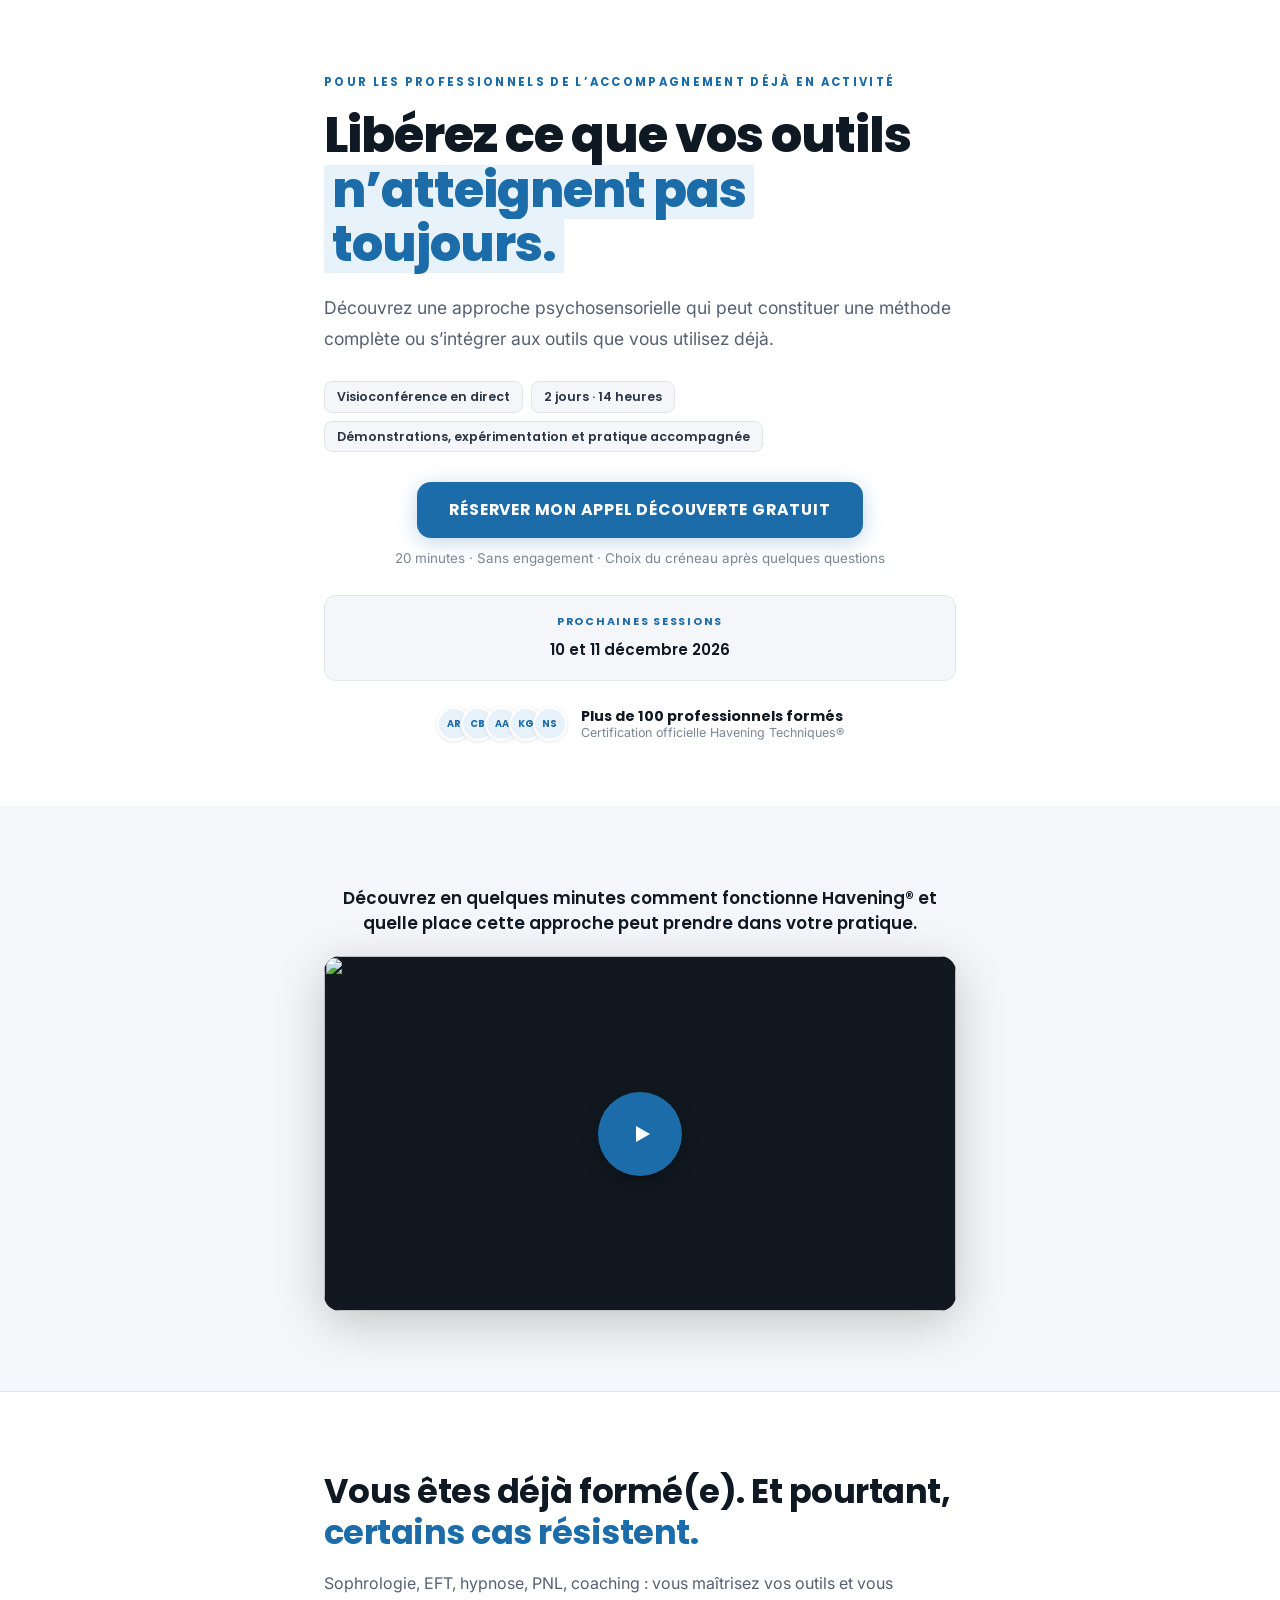
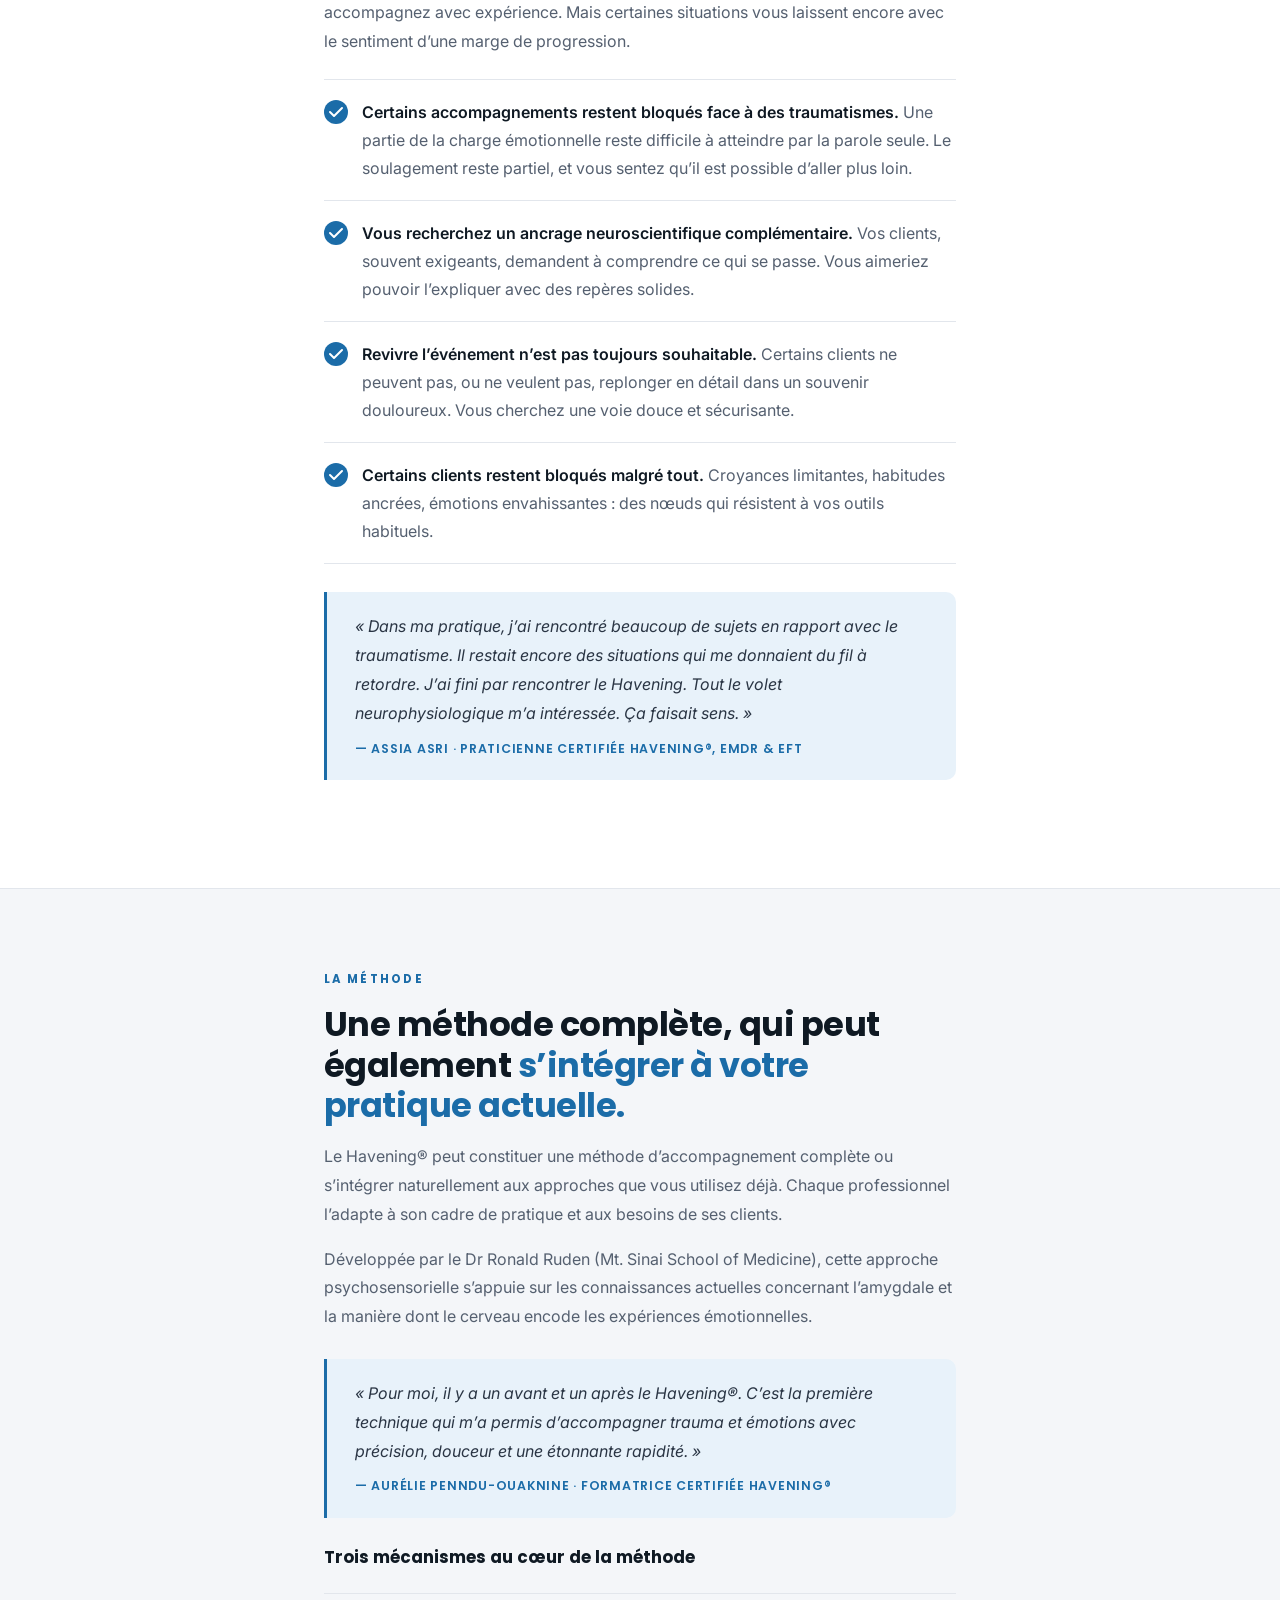
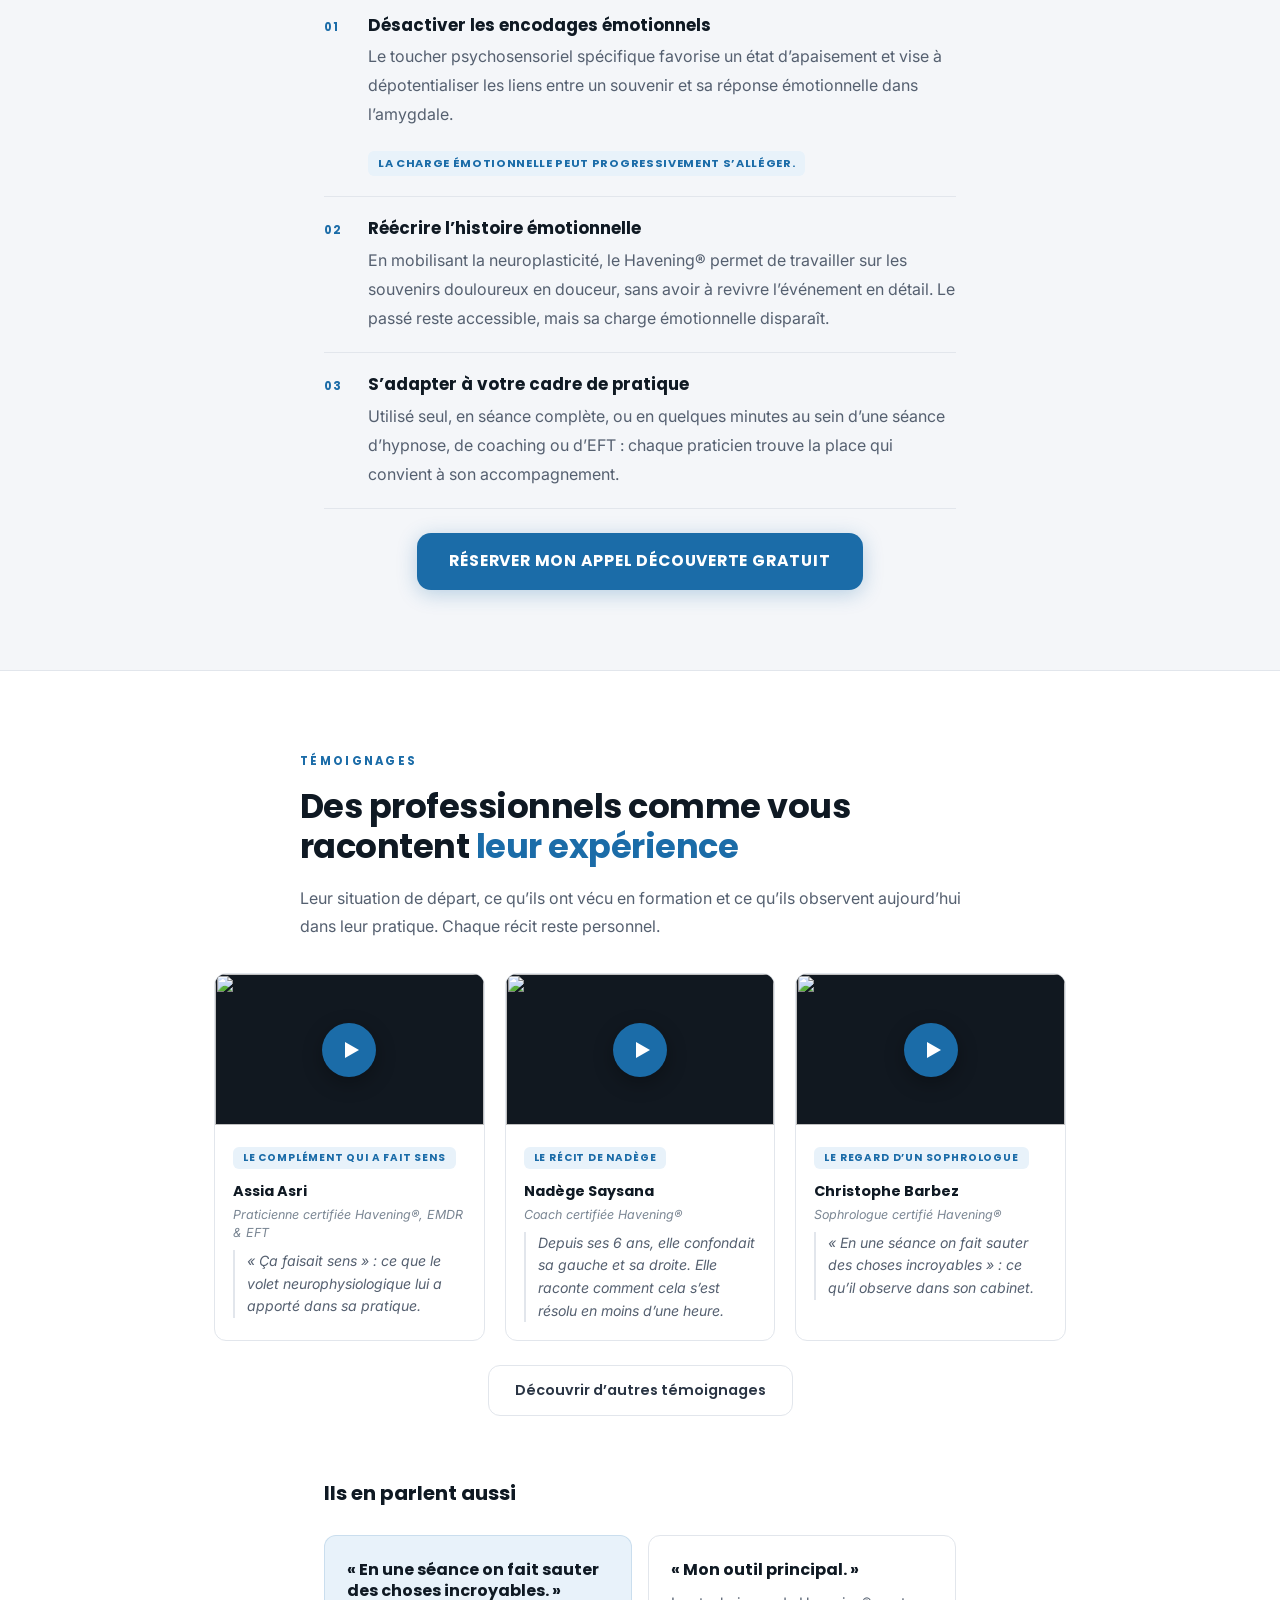
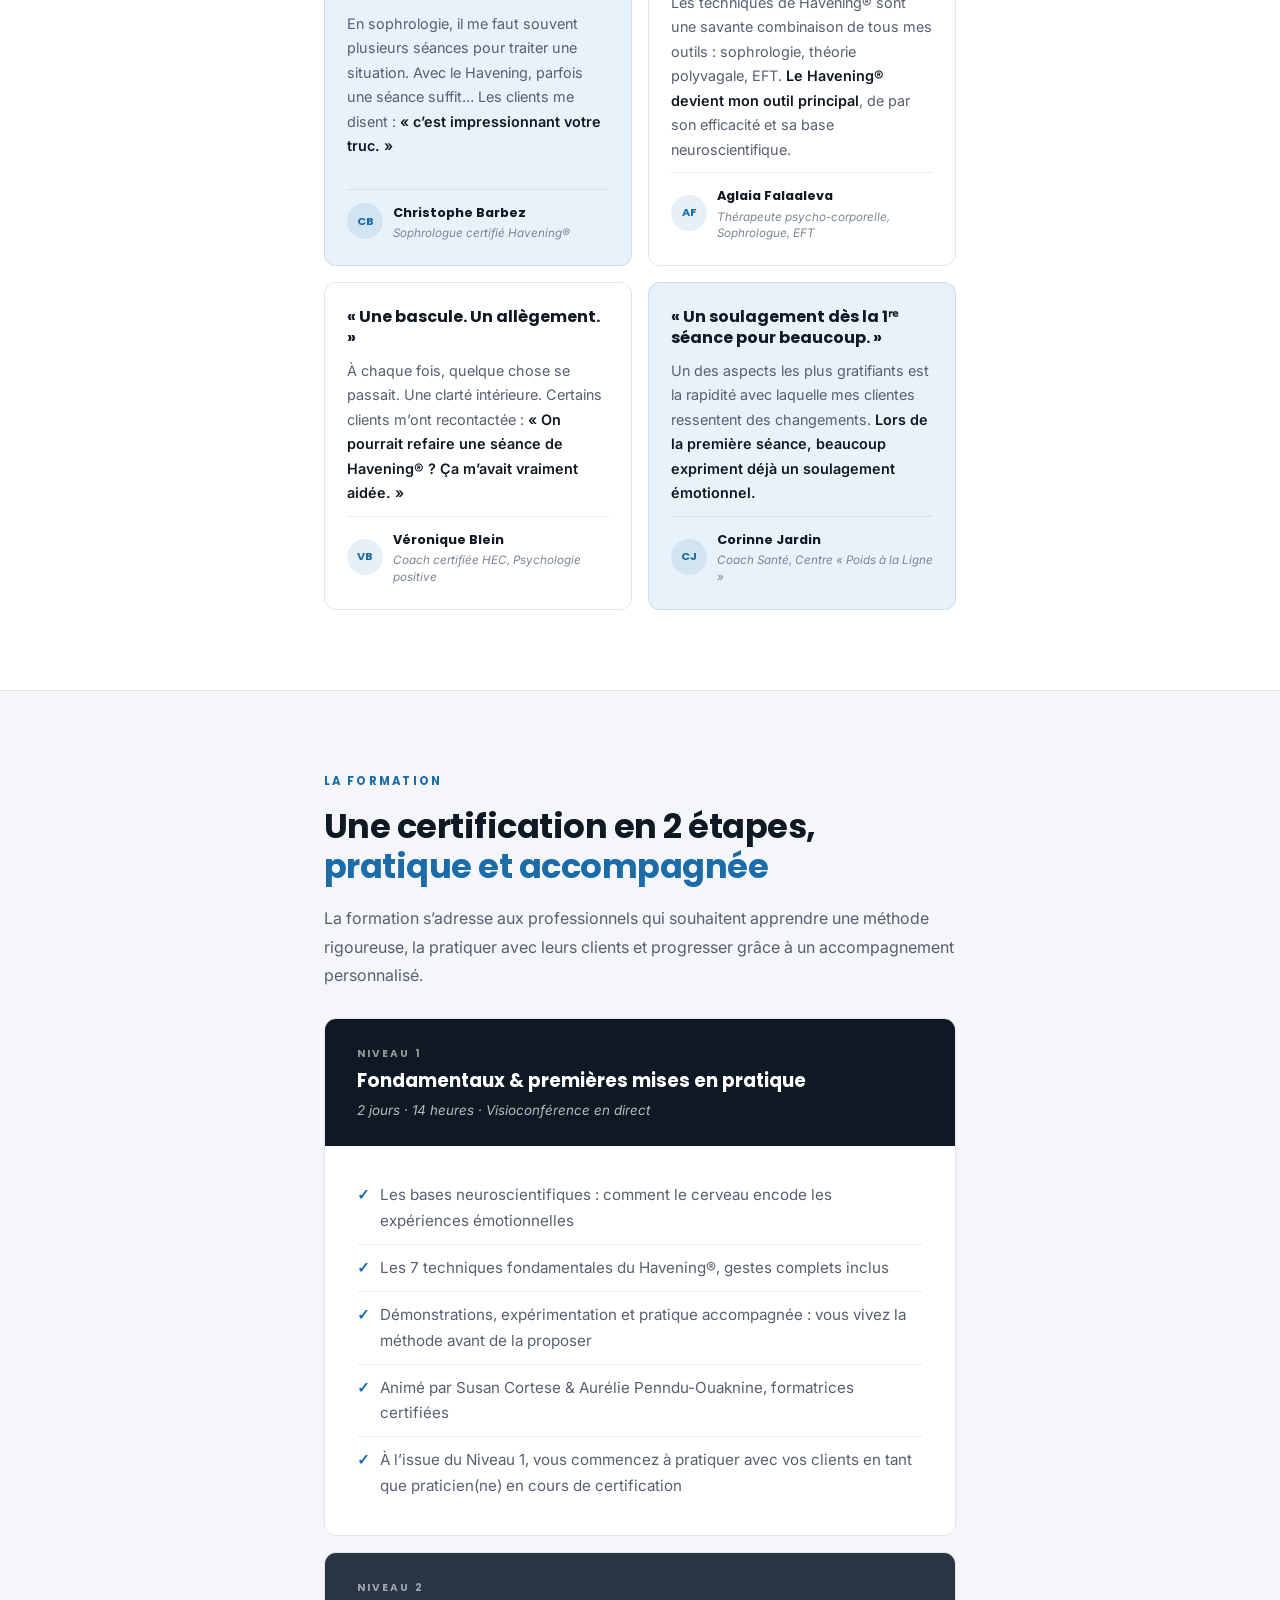
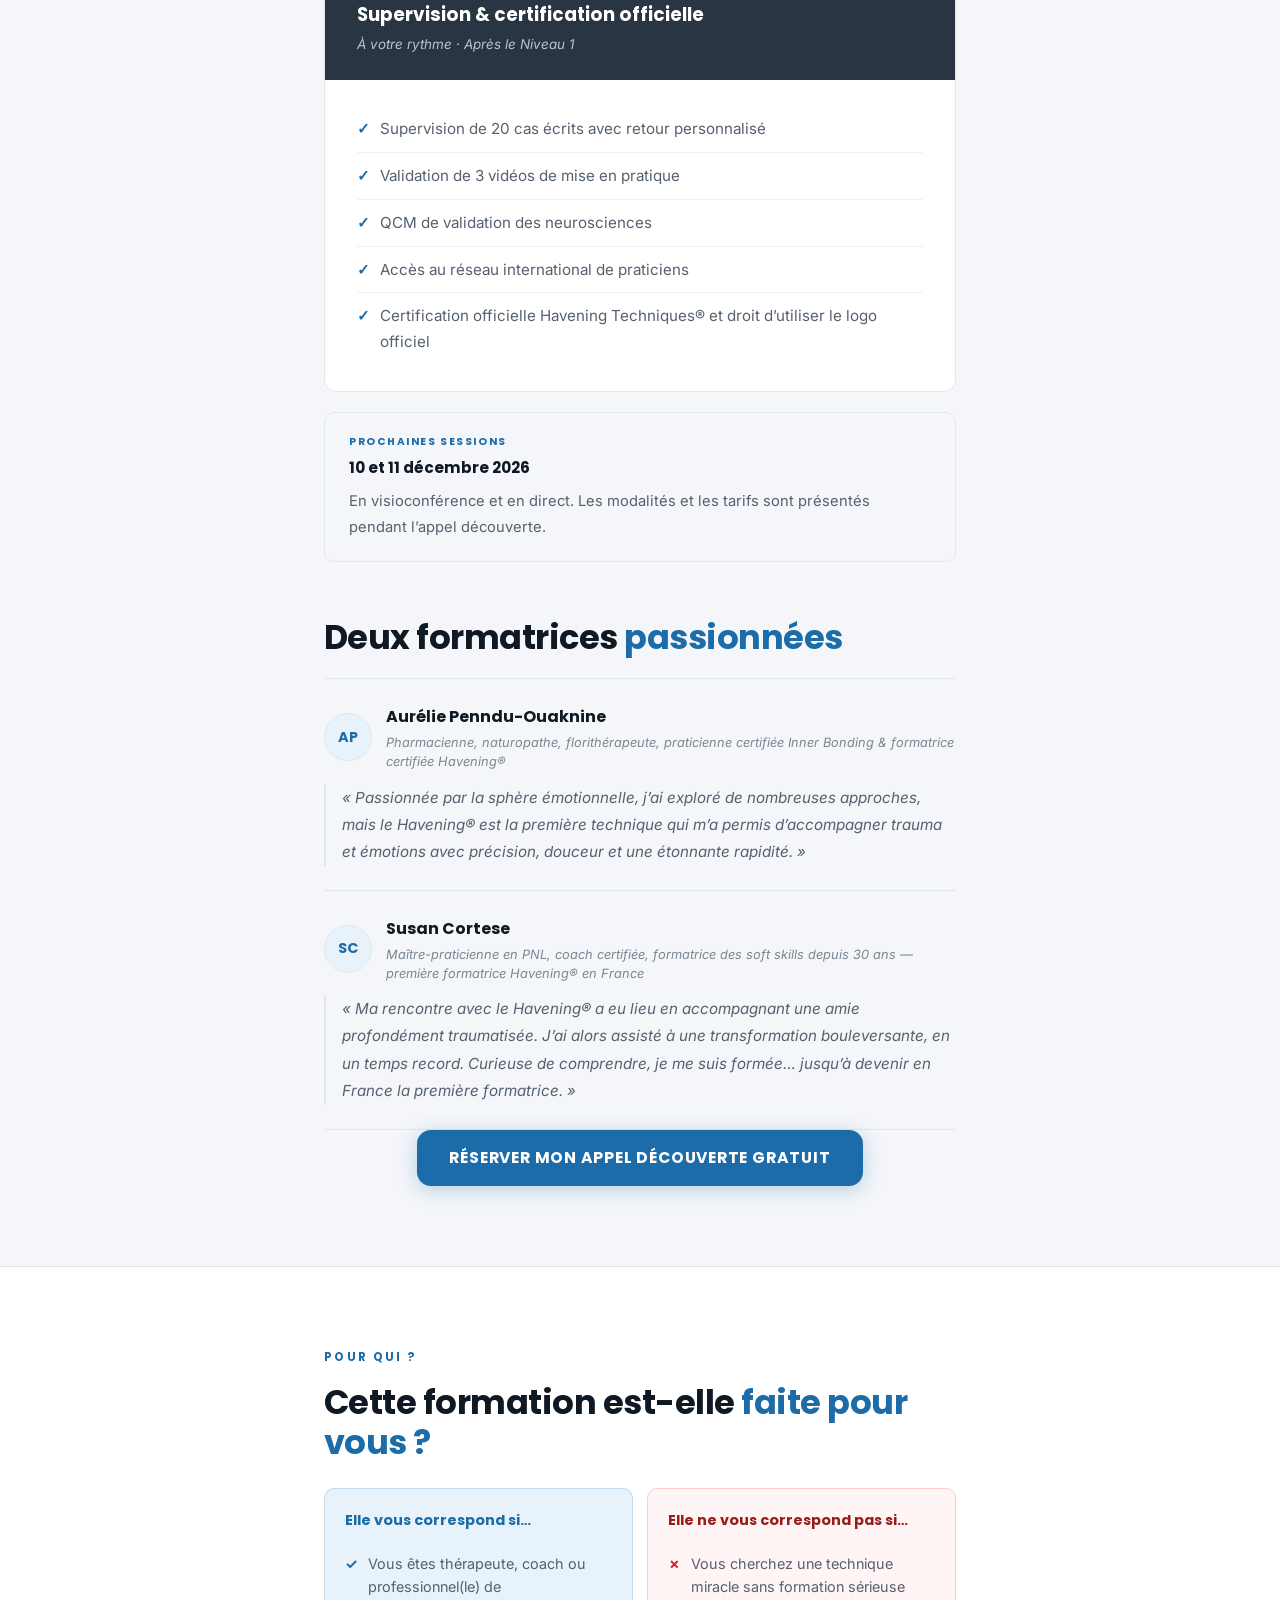
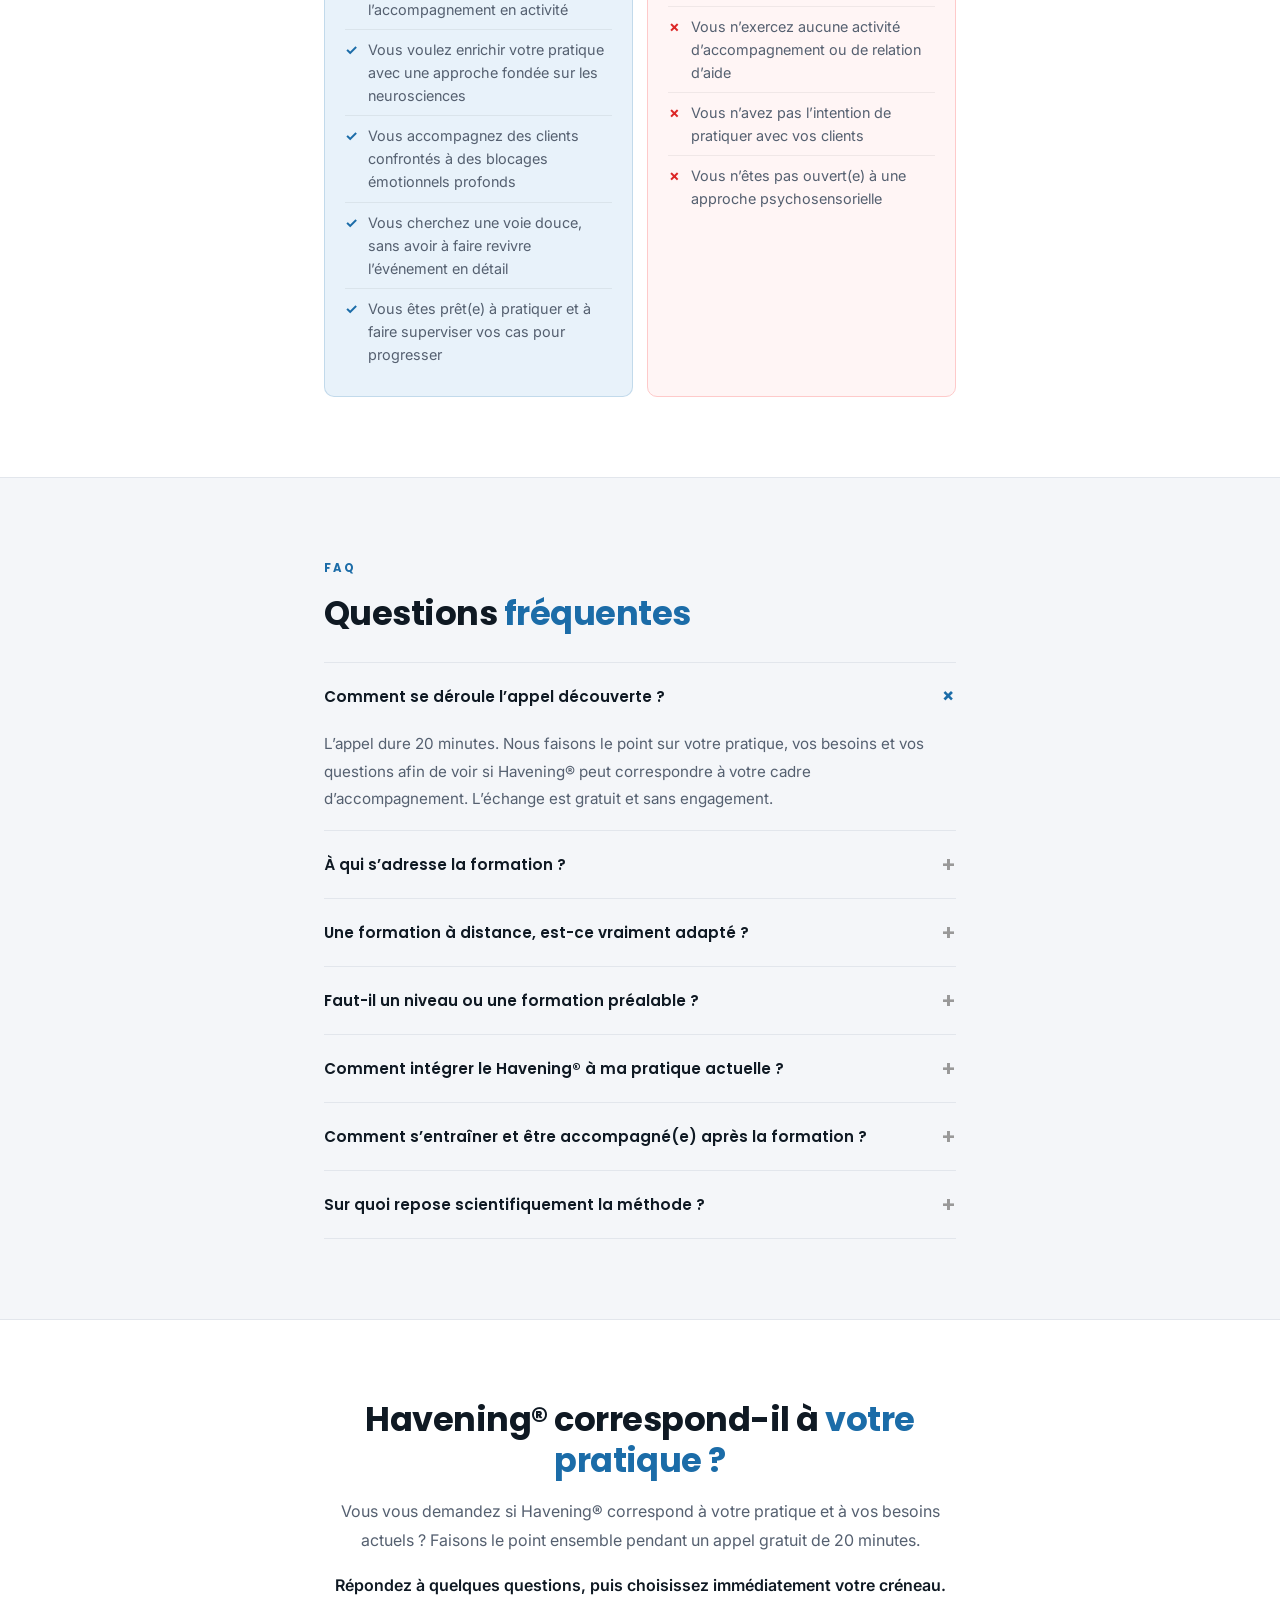
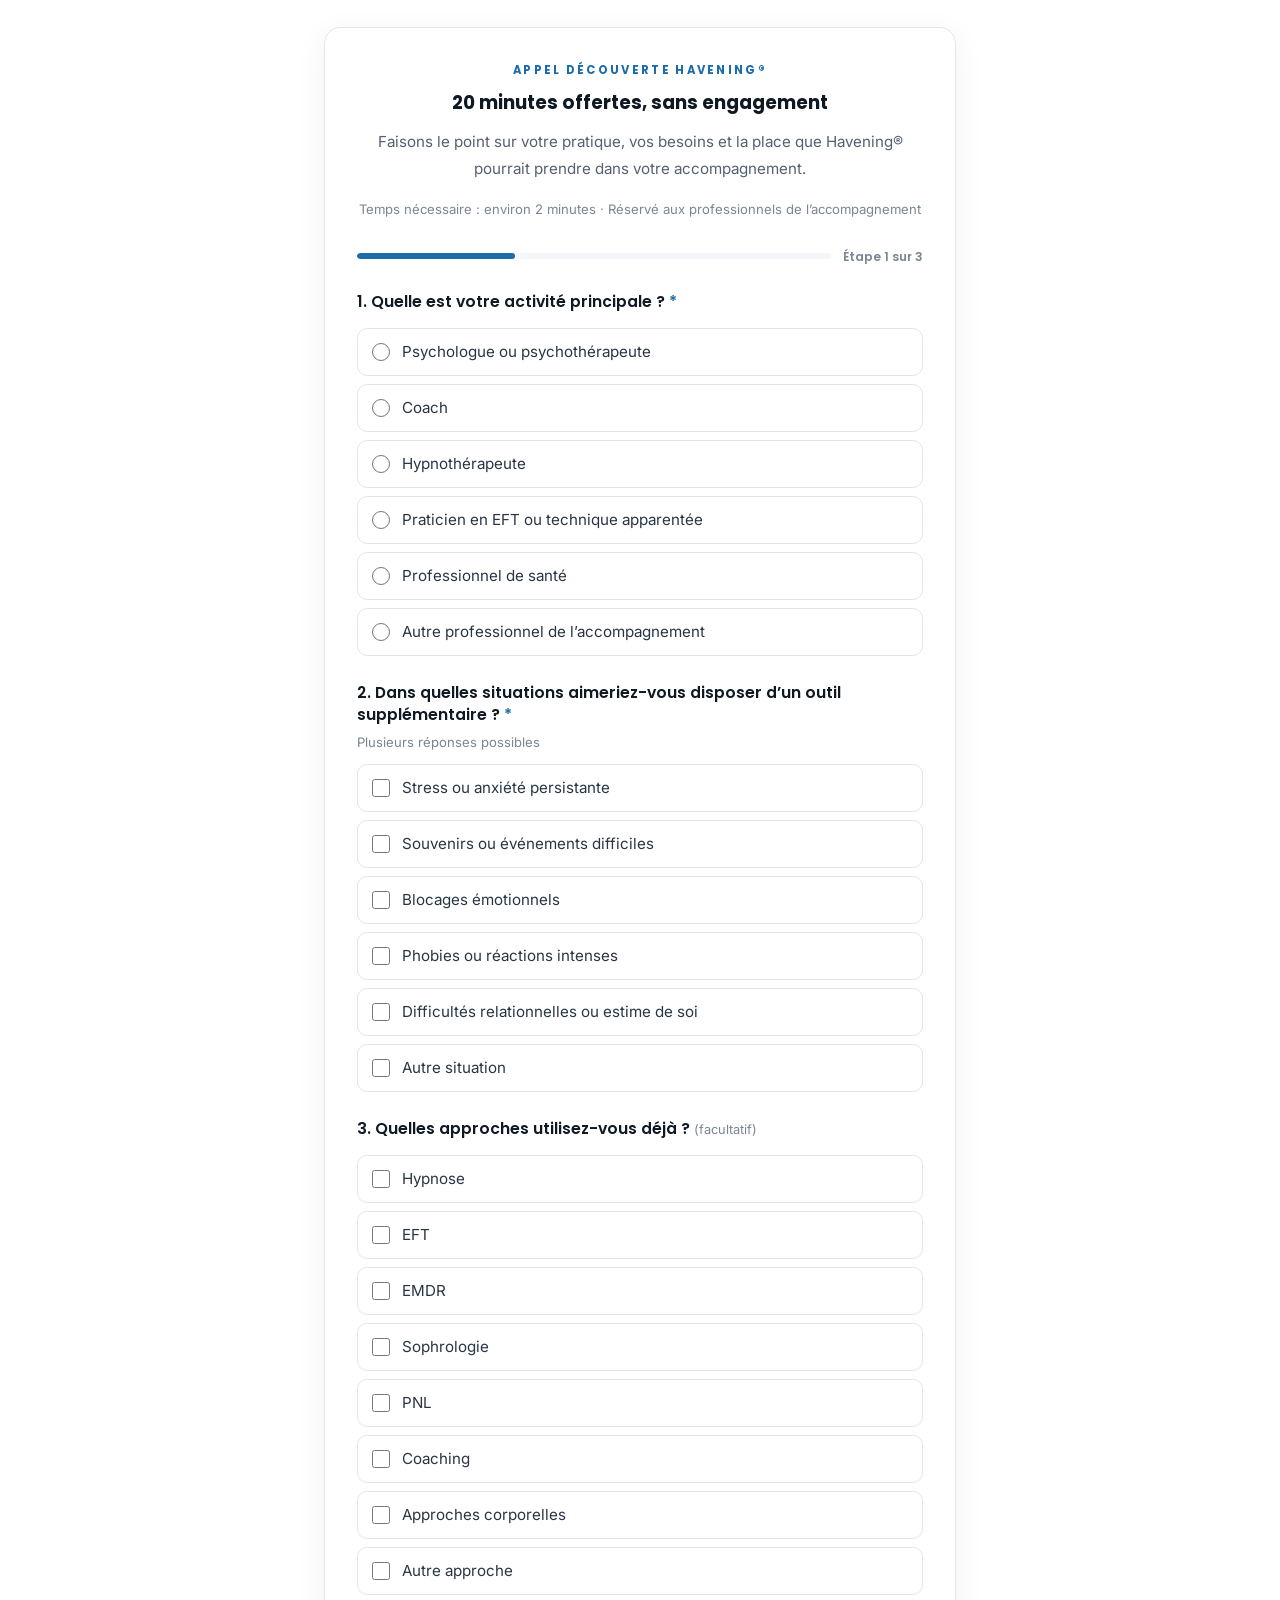
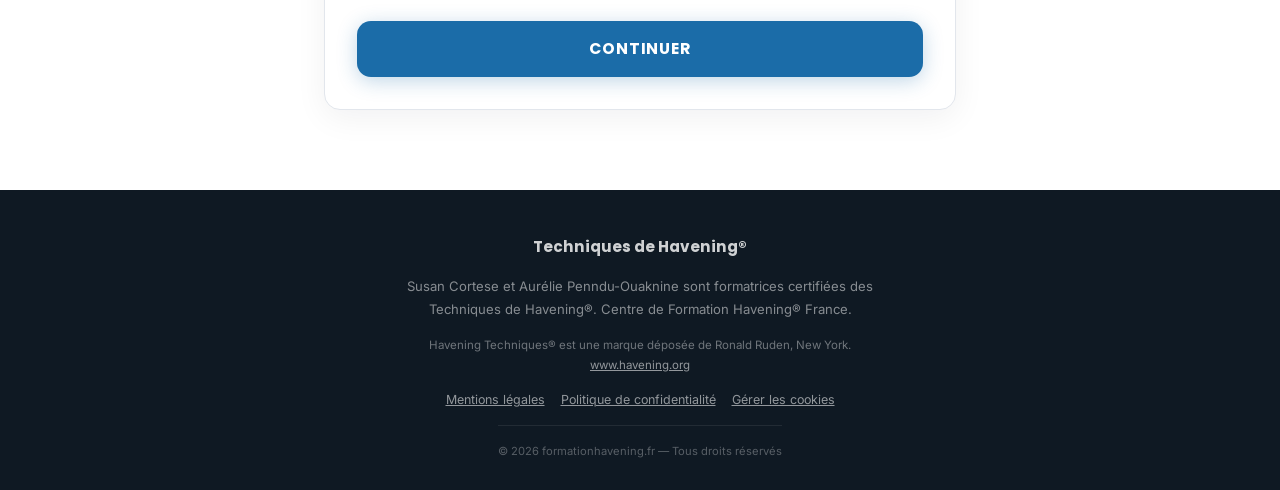
==== commit 49348756: "pixel" ====
--- a/appel-decouverte/index.html
+++ b/appel-decouverte/index.html
@@ -572,7 +572,7 @@
       <div class="footer-logo">Techniques de Havening®</div>
       <p class="footer-desc">Susan Cortese et Aurélie Penndu-Ouaknine sont formatrices certifiées des Techniques de Havening®. Centre de Formation Havening® France.</p>
       <p class="footer-legal">Havening Techniques® est une marque déposée de Ronald Ruden, New York. <a href="https://havening.org" target="_blank" rel="noopener">www.havening.org</a></p>
-      <div class="footer-links"><a href="#" data-link="mentions">Mentions légales</a><a href="#" data-link="confidentialite">Politique de confidentialité</a></div>
+      <div class="footer-links"><a href="#" data-link="mentions">Mentions légales</a><a href="#" data-link="confidentialite">Politique de confidentialité</a><a href="#" data-link="cookies">Gérer les cookies</a></div>
       <div class="footer-copy">© 2026 formationhavening.fr — Tous droits réservés</div>
     </div>
   </div>
